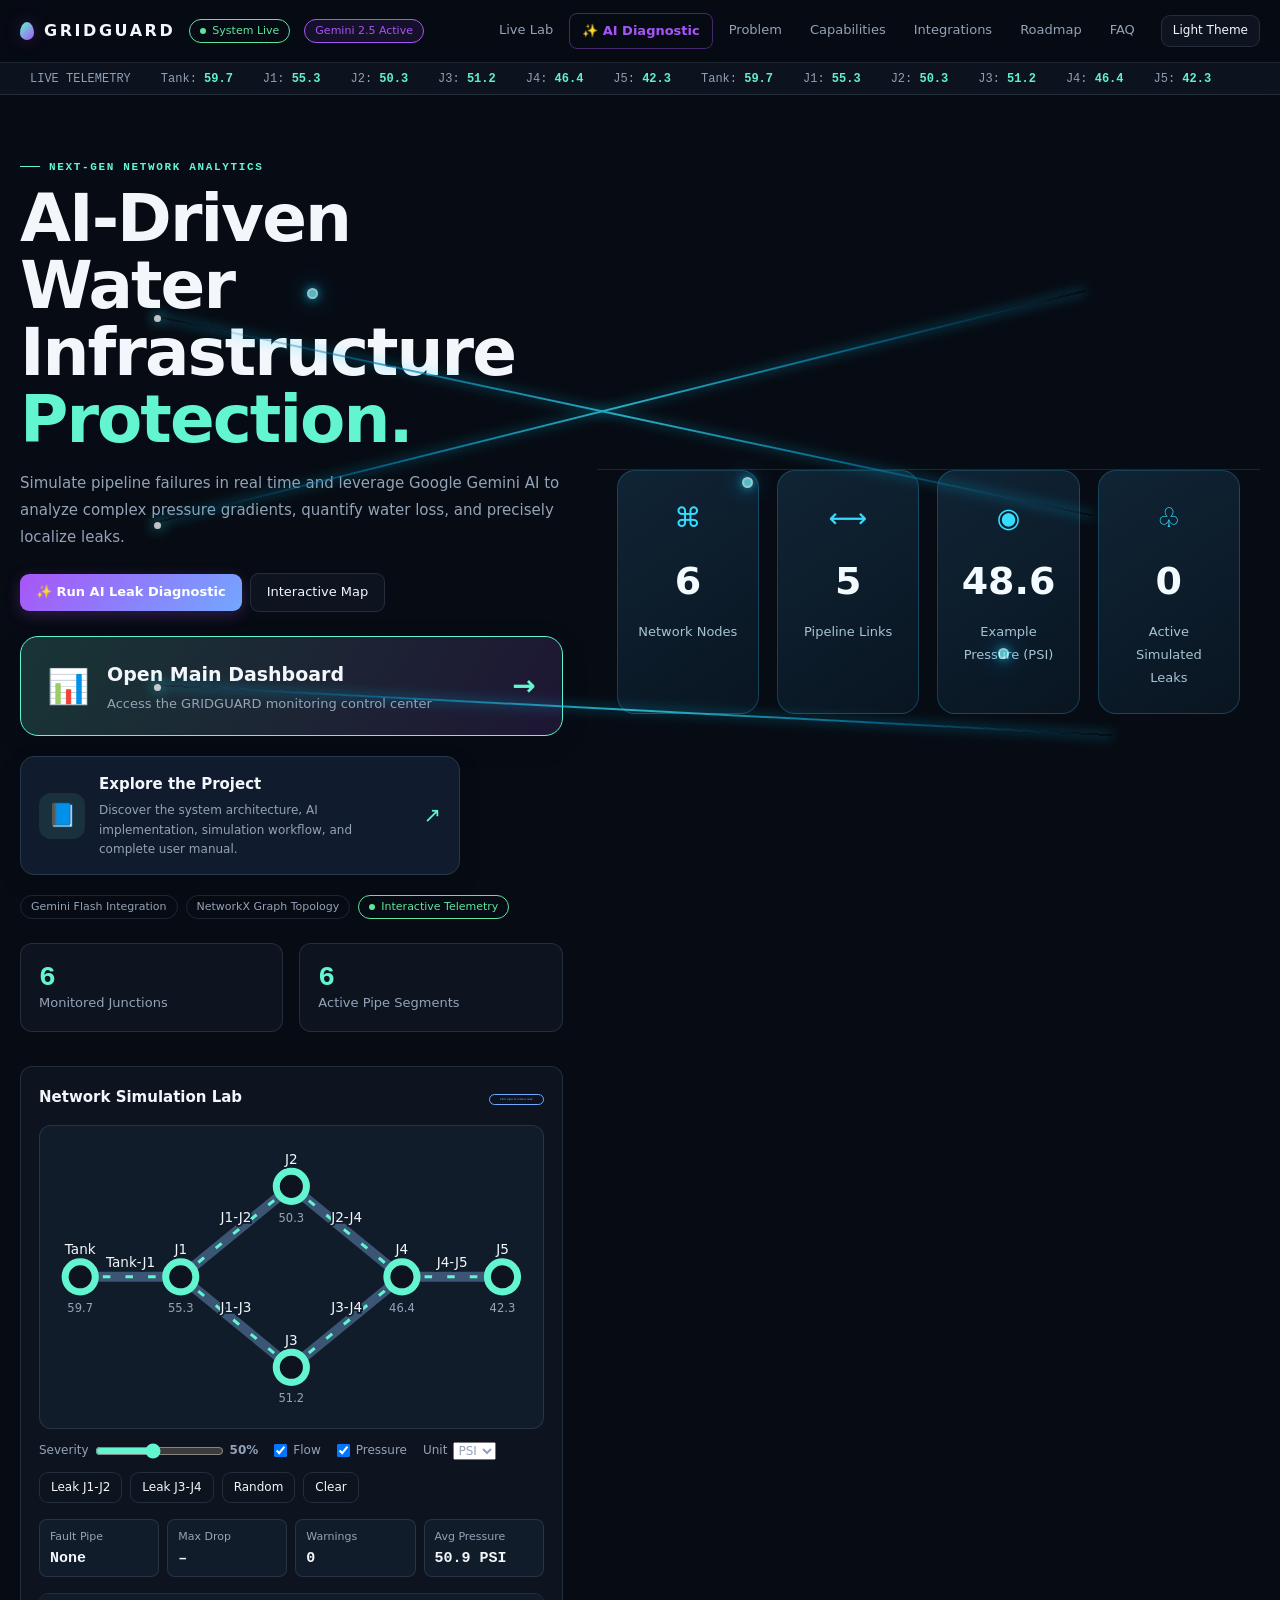
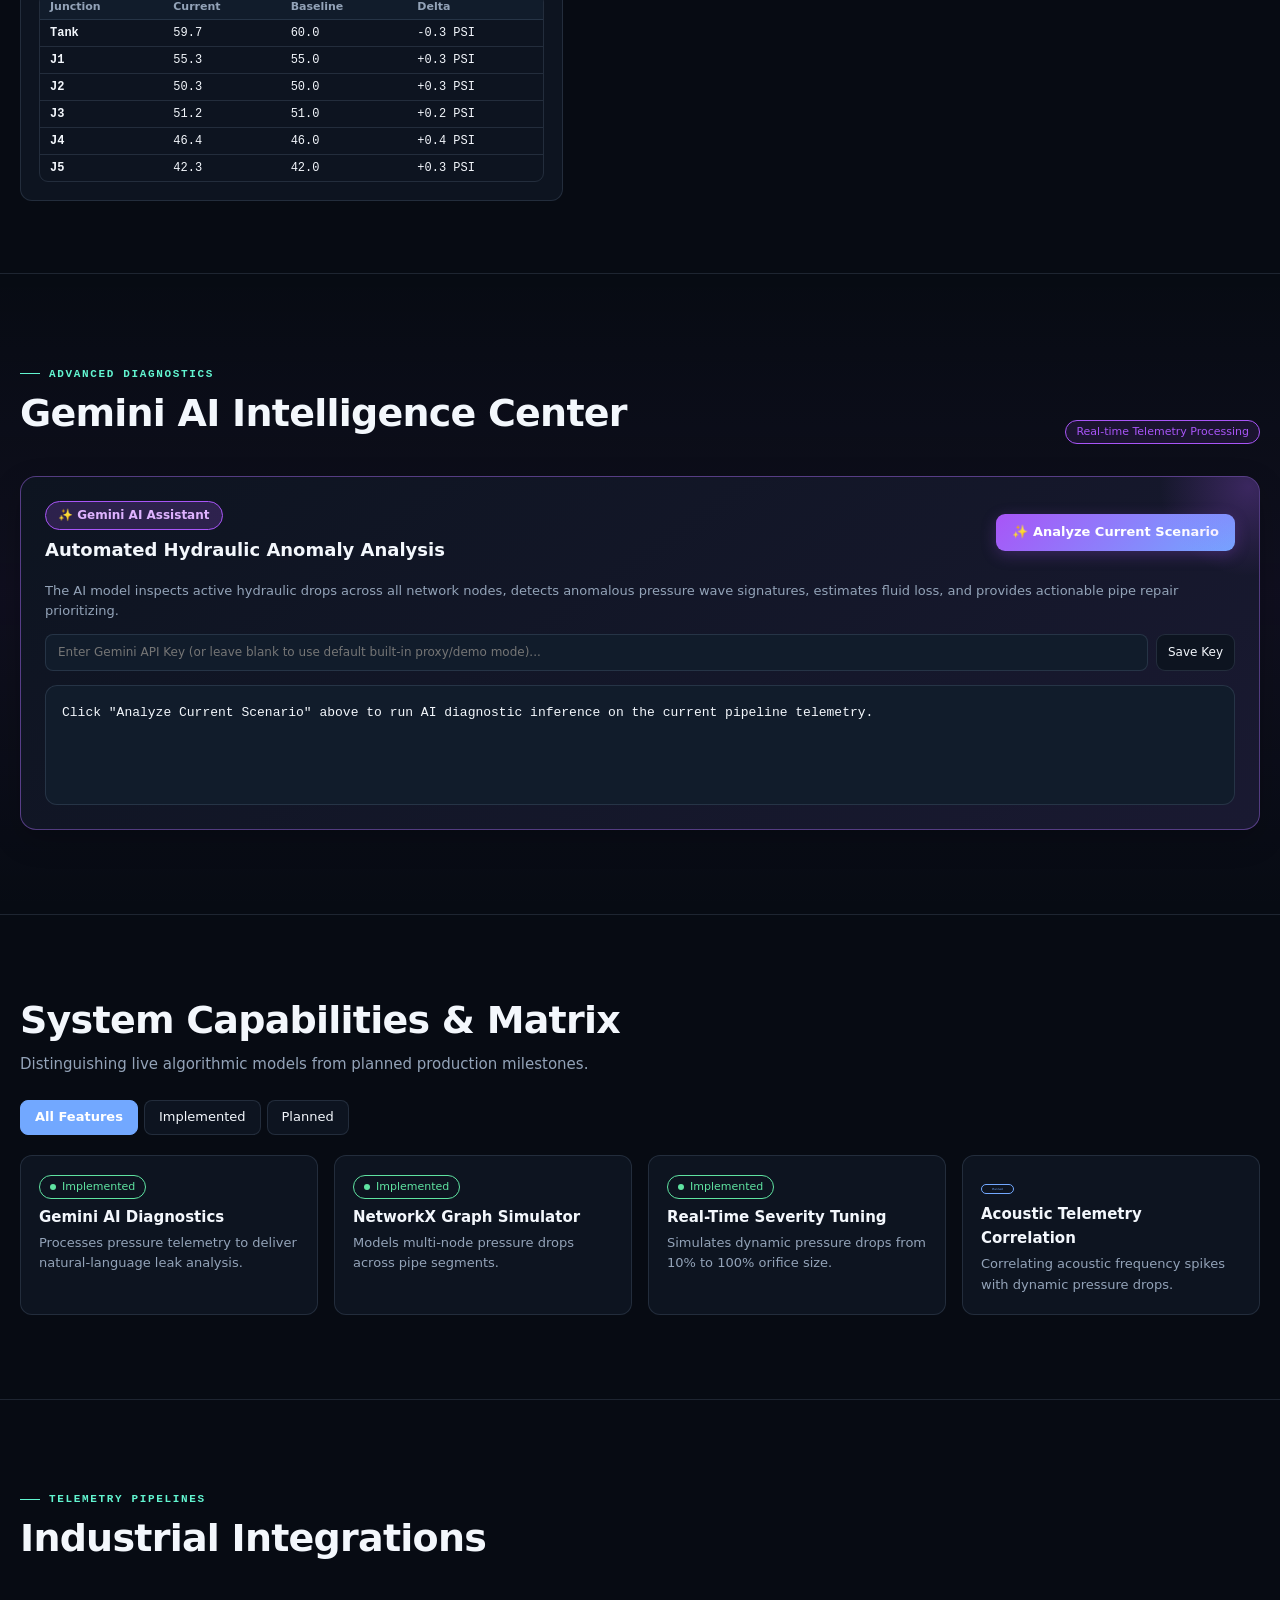
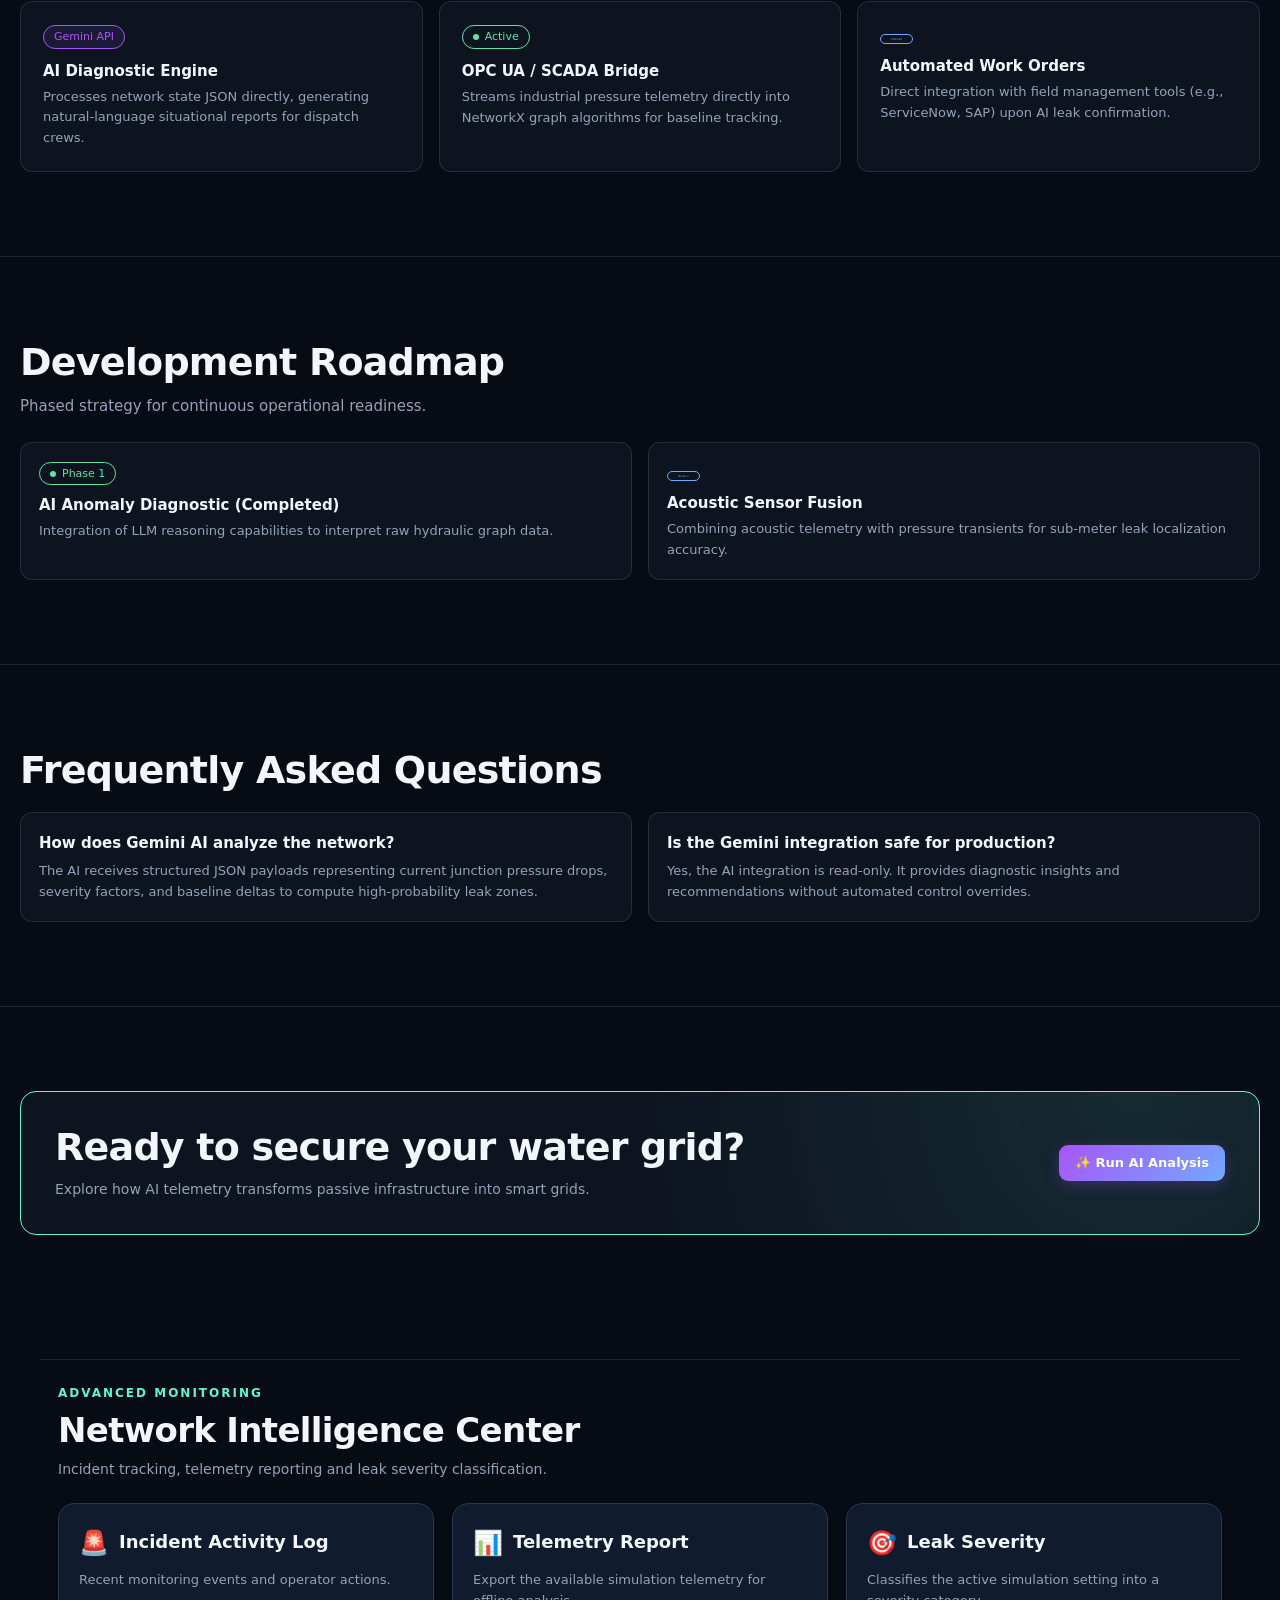
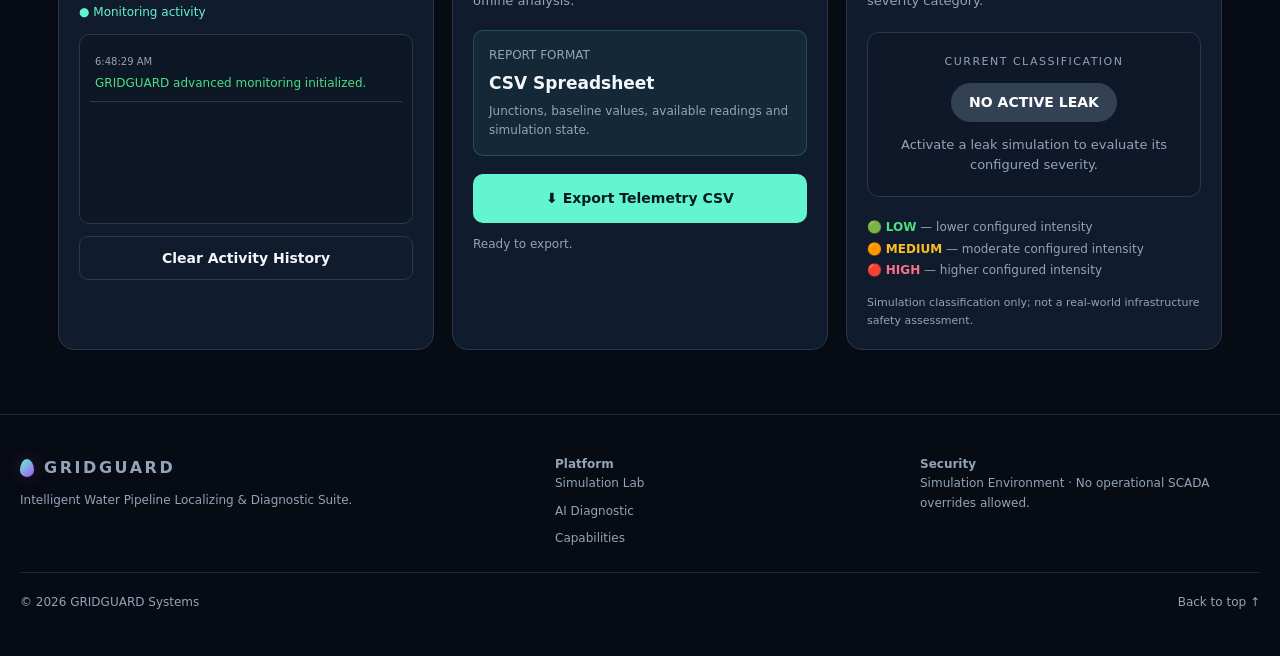
==== GRIDGUARD/frontend/index.html @ d7804abd "Add files via upload" ====
<!DOCTYPE html>
<html lang="en" data-theme="dark">
<head>
<meta charset="UTF-8">
<meta name="viewport" content="width=device-width, initial-scale=1">
<meta name="description" content="GRIDGUARD: AI-powered simulation-based water pipeline monitoring, real-time analytics, and leak localization prototype.">
<title>GRIDGUARD | AI Water Infrastructure Intelligence</title>
<style>

  
/* Main Dashboard CTA */
.dashboard-cta {
  display: flex;
  align-items: center;
  gap: 18px;
  width: 100%;
  box-sizing: border-box;
  padding: 22px 26px;
  border: 1px solid var(--ac);
  border-radius: 18px;
  background: linear-gradient(
    120deg,
    color-mix(in srgb, var(--ac) 18%, var(--bg)),
    color-mix(in srgb, var(--ai-purple) 14%, var(--bg))
  );
  color: var(--tx);
  text-decoration: none;
  box-shadow: 0 8px 28px rgba(0, 0, 0, 0.12);
  transition: transform 0.25s ease, box-shadow 0.25s ease;
}

.dashboard-cta:hover {
  transform: translateY(-3px);
  box-shadow: 0 14px 34px rgba(0, 0, 0, 0.2);
}

.dashboard-cta-icon {
  font-size: 34px;
}

.dashboard-cta-text {
  display: flex;
  flex-direction: column;
  gap: 5px;
  flex: 1;
}

.dashboard-cta-text strong {
  font-size: 19px;
  font-weight: 800;
}

.dashboard-cta-text small {
  font-size: 13px;
  color: var(--mu);
  line-height: 1.5;
}

.dashboard-cta-arrow {
  font-size: 28px;
  font-weight: 700;
  color: var(--ac);
}

@media (max-width: 600px) {
  .dashboard-cta {
    padding: 18px;
    gap: 12px;
  }

  .dashboard-cta-icon {
    font-size: 27px;
  }

  .dashboard-cta-text strong {
    font-size: 16px;
  }

  .dashboard-cta-text small {
    font-size: 12px;
  }
}

.gg-metrics {
  display: grid;
  grid-template-columns: repeat(4, minmax(0, 1fr));
  gap: 18px;
  margin: 36px auto;
  max-width: 1100px;
  padding: 0 20px;
}

.gg-metric {
  padding: 25px 18px;
  text-align: center;
  border: 1px solid rgba(50, 207, 255, .22);
  border-radius: 18px;
  background: linear-gradient(145deg, #102435, #091521);
  color: #a8c3d4;
  transition: transform .3s, border-color .3s, box-shadow .3s;
}

.gg-metric:hover {
  transform: translateY(-5px);
  border-color: #28dfff;
  box-shadow: 0 10px 35px rgba(0, 195, 255, .12);
}

.gg-metric-icon {
  display: block;
  color: #36dcff;
  font-size: 27px;
  margin-bottom: 12px;
}

.gg-metric strong {
  display: block;
  color: #f3fbff;
  font-size: clamp(25px, 3vw, 38px);
  margin-bottom: 8px;
  font-variant-numeric: tabular-nums;
}

.gg-metric > span:last-child {
  font-size: 13px;
}

@media (max-width: 650px) {
  .gg-metrics { grid-template-columns: repeat(2, minmax(0, 1fr)); gap: 12px; }
}

@media (prefers-reduced-motion: reduce) {
  .gg-metric { transition: none; }
}

:root {
  --bg: #070b13;
  --s1: #0d1420;
  --s2: #111c2b;
  --s3: #18263a;
  --ln: rgba(159, 186, 219, 0.15);
  --tx: #f3f7fc;
  --mu: #93a3b8;
  --ac: #62f5d0;
  --bl: #72a8ff;
  --rd: #ff647c;
  --am: #ffb86b;
  --gn: #5fe3a1;
  --ai-purple: #a855f7;
  --ai-glow: rgba(168, 85, 247, 0.25);
  --f: Bahnschrift, "Segoe UI", system-ui, sans-serif;
  --m: Consolas, "Cascadia Mono", monospace;
  --radius-xl: 22px;
  --radius-lg: 16px;
  --radius-md: 12px;
  --shadow: 0 18px 60px rgba(0, 0, 0, 0.28);
  --max: 1240px;
}

[data-theme=light] {
  --bg: #f4f7fb;
  --s1: #ffffff;
  --s2: #e9f0f8;
  --s3: #dbe6f3;
  --ln: rgba(20, 50, 90, 0.16);
  --tx: #0d2038;
  --mu: #51657d;
  --ac: #0a8f7a;
  --bl: #2358c4;
  --rd: #d12a45;
  --am: #b36500;
  --gn: #12864f;
  --ai-purple: #7e22ce;
  --ai-glow: rgba(126, 34, 206, 0.15);
}

* { box-sizing: border-box; margin: 0; padding: 0; }
html { scroll-behavior: smooth; scroll-padding-top: 110px; }
body { background: var(--bg); color: var(--tx); font: 14px/1.6 var(--f); overflow-x: hidden; }
button, select, input, textarea { font: inherit; color: inherit; }
button { cursor: pointer; }
a { color: inherit; text-decoration: none; }
:focus-visible { outline: 2px solid var(--bl); outline-offset: 2px; }
::selection { background: var(--ac); color: #03120f; }

.wrap { width: min(var(--max), calc(100% - 40px)); margin: auto; }
#prog { position: fixed; top: 0; left: 0; height: 3px; background: linear-gradient(90deg, var(--ac), var(--ai-purple)); width: 0; z-index: 100; transition: width 0.1s; }

/* Navigation & Header */
header { position: sticky; top: 0; z-index: 40; background: color-mix(in srgb, var(--bg) 88%, transparent); backdrop-filter: blur(16px); border-bottom: 1px solid var(--ln); box-shadow: 0 8px 28px rgba(0,0,0,0.06); }
.bar { display: flex; align-items: center; gap: 14px; height: 62px; }
.logo { display: flex; align-items: center; gap: 10px; font-weight: 800; letter-spacing: 0.16em; font-size: 16px; }
.logo i { width: 14px; height: 18px; background: linear-gradient(135deg, var(--ac), var(--ai-purple)); border-radius: 50% 50% 50% 50% / 62% 62% 38% 38%; box-shadow: 0 0 18px var(--ai-glow); }
nav { display: flex; gap: 4px; margin-left: auto; overflow-x: auto; padding-y: 4px; }
nav a { padding: 7px 12px; border-radius: 8px; font-size: 13px; color: var(--mu); white-space: nowrap; transition: all 0.2s; }
nav a:hover, nav a.on { color: var(--tx); background: var(--s2); }
nav a.ai-link { border: 1px solid color-mix(in srgb, var(--ai-purple) 40%, transparent); color: var(--ai-purple); font-weight: 600; }
nav a.ai-link:hover, nav a.ai-link.on { background: var(--ai-purple); color: #fff; }

.btn { border: 1px solid var(--ln); background: var(--s1); border-radius: 9px; padding: 8px 16px; font-size: 13px; display: inline-flex; gap: 8px; align-items: center; justify-content: center; transition: all 0.2s ease; }
.btn:hover { border-color: var(--ac); transform: translateY(-2px); box-shadow: 0 8px 22px rgba(0,0,0,0.12); }
.btn:active { transform: translateY(0); }
.btn.pri { background: var(--ac); color: #041512; border-color: var(--ac); font-weight: 700; }
.btn.ai { background: linear-gradient(135deg, var(--ai-purple), var(--bl)); color: #fff; border: none; font-weight: 600; box-shadow: 0 4px 15px var(--ai-glow); }
.btn.ai:hover { box-shadow: 0 6px 22px var(--ai-glow); opacity: 0.95; }
.btn.sm { padding: 5px 11px; font-size: 12px; }

.badge { font-size: 11px; padding: 2px 10px; border-radius: 99px; border: 1px solid var(--ln); color: var(--mu); white-space: nowrap; display: inline-flex; align-items: center; gap: 6px; }
.badge.ok { color: var(--gn); border-color: var(--gn); }
.badge.ok::before { content: ""; width: 6px; height: 6px; border-radius: 50%; background: currentColor; }
.badge.pl { color: var(--bl); border-color: var(--bl); }
.badge.no { color: var(--am); border-color: var(--am); }
.badge.ai { color: var(--ai-purple); border-color: var(--ai-purple); background: color-mix(in srgb, var(--ai-purple) 10%, transparent); }

.ticker { background: var(--s1); border-bottom: 1px solid var(--ln); overflow: hidden; font: 12px var(--m); color: var(--mu); height: 32px; display: flex; align-items: center; }
.ticker .tk { display: flex; gap: 30px; white-space: nowrap; animation: mq 40s linear infinite; padding-left: 30px; }
.ticker:hover .tk { animation-play-state: paused; }
@keyframes mq { to { transform: translateX(-50%); } }
.tk b { color: var(--ac); font-weight: 600; }
.tk b.w { color: var(--rd); }

section { padding: 84px 0; border-top: 1px solid var(--ln); }
h1 { font-size: clamp(38px, 5.6vw, 66px); line-height: 1.02; letter-spacing: -0.03em; font-weight: 800; }
h1 em { font-style: normal; color: var(--ac); }
h1 span.ai-text { background: linear-gradient(135deg, var(--ac), var(--ai-purple)); -webkit-background-clip: text; -webkit-text-fill-color: transparent; }
h2 { font-size: clamp(26px, 3.4vw, 38px); line-height: 1.15; letter-spacing: -0.02em; margin-bottom: 8px; font-weight: 750; }
.lead { color: var(--mu); max-width: 640px; margin-bottom: 22px; font-size: 15px; line-height: 1.8; }
.hero { display: grid; grid-template-columns: 0.9fr 1.1fr; gap: 34px; padding: 56px 0 72px; align-items: center; }
.row { display: flex; gap: 8px; flex-wrap: wrap; align-items: center; }
.card { background: var(--s1); border: 1px solid var(--ln); border-radius: var(--radius-md); padding: 18px; min-width: 0; transition: border-color 0.25s, transform 0.25s; }
.card:hover { border-color: color-mix(in srgb, var(--ac) 35%, var(--ln)); }
.card h3 { font-size: 15px; margin-bottom: 4px; }
.card p { color: var(--mu); font-size: 13px; }

/* Interactive Network Map */
.lab { display: grid; grid-template-columns: 1fr; gap: 12px; }
.lab svg { width: 100%; background: var(--s2); border-radius: 12px; display: block; border: 1px solid var(--ln); }
.pipe { stroke: #3b5675; stroke-width: 2; stroke-linecap: round; cursor: pointer; transition: stroke 0.2s, stroke-width 0.2s; }
.pipe:hover { stroke: var(--bl); }
.pipe.lk { stroke: var(--rd); stroke-width: 3.2; filter: drop-shadow(0 0 6px rgba(255,100,124,0.4)); }
.flow { stroke: var(--ac); stroke-width: 0.6; stroke-dasharray: 1.5 3; animation: fl 1.6s linear infinite; pointer-events: none; }
.nflow .flow { display: none; }
.nlk .lkc, .nlk .pipe.lk { stroke: #3b5675; stroke-width: 2; filter: none; }
.nlk .pulse { display: none; }
@keyframes fl { to { stroke-dashoffset: -9; } }
.pulse { fill: var(--rd); animation: pu 1.4s ease-out infinite; transform-box: fill-box; transform-origin: center; pointer-events: none; }
@keyframes pu { from { opacity: 0.9; transform: scale(0.6); } to { opacity: 0; transform: scale(2.8); } }
.nd circle { fill: var(--s1); stroke: var(--ac); stroke-width: 1.4; r: 3; }
.nd.w circle { stroke: var(--rd); fill: #3a1622; filter: drop-shadow(0 0 5px rgba(255,100,124,0.5)); }
.nd text, .pl { font-size: 2.7px; fill: var(--tx); paint-order: stroke; stroke: var(--s2); stroke-width: 0.7px; text-anchor: middle; pointer-events: none; }
.nd .v { fill: var(--mu); font-size: 2.3px; }

.ctl { display: flex; flex-wrap: wrap; gap: 8px 16px; align-items: center; font-size: 12px; color: var(--mu); }
.ctl label { display: flex; gap: 6px; align-items: center; }
input[type=range] { accent-color: var(--ac); }
.kv { display: grid; grid-template-columns: repeat(auto-fit, minmax(110px, 1fr)); gap: 8px; margin: 4px 0; }
.kv div { background: var(--s2); border-radius: 8px; padding: 8px 10px; border: 1px solid var(--ln); }
.kv small { display: block; color: var(--mu); font-size: 11px; }
.kv b { font: 600 15px var(--m); color: var(--tx); }

.table-wrap { overflow-x: auto; border: 1px solid var(--ln); border-radius: 9px; }
table { width: 100%; border-collapse: collapse; font: 12px var(--m); min-width: 340px; }
th { font: 600 11px var(--f); color: var(--mu); text-align: left; padding: 6px 10px; background: var(--s2); }
td { padding: 6px 10px; border-top: 1px solid var(--ln); }
tbody tr:hover { background: color-mix(in srgb, var(--bl) 6%, transparent); }
.neg { color: var(--rd); font-weight: 600; }

/* AI Panel */
.ai-card { background: linear-gradient(145deg, var(--s1), color-mix(in srgb, var(--ai-purple) 8%, var(--s1))); border: 1px solid color-mix(in srgb, var(--ai-purple) 35%, var(--ln)); border-radius: var(--radius-lg); padding: 24px; position: relative; overflow: hidden; box-shadow: 0 10px 30px rgba(0,0,0,0.2); }
.ai-card::before { content: ""; position: absolute; top: -80px; right: -80px; width: 180px; height: 180px; background: radial-gradient(circle, var(--ai-glow), transparent 70%); pointer-events: none; }
.ai-header { display: flex; justify-content: space-between; align-items: center; margin-bottom: 16px; flex-wrap: wrap; gap: 10px; }
.ai-badge { display: inline-flex; align-items: center; gap: 6px; padding: 4px 12px; border-radius: 99px; background: color-mix(in srgb, var(--ai-purple) 20%, transparent); border: 1px solid var(--ai-purple); color: #dfb3ff; font-weight: 600; font-size: 12px; }
.ai-output { background: var(--s2); border: 1px solid var(--ln); border-radius: var(--radius-md); padding: 16px; font-family: var(--m); font-size: 13px; line-height: 1.7; color: var(--tx); min-height: 120px; white-space: pre-wrap; margin-top: 14px; position: relative; }
.ai-output.loading::after { content: "✨ Gemini is analyzing real-time network telemetry..."; display: block; color: var(--ai-purple); font-style: italic; animation: pulseText 1.5s infinite; }
@keyframes pulseText { 0%, 100% { opacity: 0.4; } 50% { opacity: 1; } }
.api-key-input { display: flex; gap: 8px; margin-top: 12px; }
.api-key-input input { flex: 1; background: var(--s2); border: 1px solid var(--ln); border-radius: 8px; padding: 8px 12px; font-size: 12px; color: var(--tx); }

/* Structural Component Styling */
.tabs { display: flex; gap: 6px; flex-wrap: wrap; margin: 16px 0; }
.tabs button { border: 1px solid var(--ln); background: var(--s1); border-radius: 8px; padding: 6px 14px; font-size: 13px; transition: all 0.2s; }
.tabs button.on { background: var(--bl); border-color: var(--bl); color: #fff; font-weight: 600; }
.tabs button.ai-tab.on { background: linear-gradient(135deg, var(--ai-purple), var(--bl)); border-color: var(--ai-purple); }
.pane { display: none; }
.pane.on { display: block; }

.g2 { display: grid; grid-template-columns: 1fr 1fr; gap: 16px; }
.g3 { display: grid; grid-template-columns: repeat(3, 1fr); gap: 16px; }
.ops-grid { display: grid; grid-template-columns: repeat(auto-fit, minmax(250px, 1fr)); gap: 16px; }
.ops-card { padding: 22px; }
.ops-card ul { padding-left: 18px; margin-top: 12px; color: var(--mu); font-size: 12px; line-height: 1.9; }

.kicker { display: inline-flex; align-items: center; gap: 9px; color: var(--ac); font: 600 11px var(--m); letter-spacing: 0.15em; text-transform: uppercase; margin-bottom: 12px; }
.kicker::before { content: ""; width: 20px; height: 1px; background: currentColor; }
.section-head { display: flex; align-items: flex-end; justify-content: space-between; gap: 24px; margin-bottom: 32px; }

.cta { display: flex; justify-content: space-between; align-items: center; gap: 20px; flex-wrap: wrap; border: 1px solid var(--ac); border-radius: var(--radius-lg); padding: 34px; background: radial-gradient(circle at 90% 0%, color-mix(in srgb, var(--ac) 10%, transparent), transparent 45%), var(--s1); }

footer { border-top: 1px solid var(--ln); padding: 40px 0; color: var(--mu); font-size: 12px; }
.footer-grid { display: grid; grid-template-columns: 1.5fr 1fr 1fr; gap: 25px; padding-bottom: 24px; border-bottom: 1px solid var(--ln); margin-bottom: 20px; }
.footer-links { display: grid; gap: 8px; }

.toast-stack { position: fixed; right: 20px; top: 80px; z-index: 100; display: grid; gap: 10px; max-width: 360px; pointer-events: none; }
.toast { padding: 12px 16px; border: 1px solid var(--ln); background: var(--s1); border-radius: 12px; box-shadow: var(--shadow); font-size: 13px; animation: toastIn 0.25s ease forwards; pointer-events: auto; }
.toast b { display: block; margin-bottom: 2px; color: var(--tx); }
@keyframes toastIn { from { opacity: 0; transform: translateY(-10px); } to { opacity: 1; transform: translateY(0); } }

#toTop { position: fixed; right: 20px; bottom: 20px; display: none; z-index: 30; border-radius: 50%; width: 44px; height: 44px; justify-content: center; padding: 0; box-shadow: var(--shadow); }

@media (max-width: 960px) {
  .hero, .g2, .g3 { grid-template-columns: 1fr; }
  .bar { flex-wrap: wrap; height: auto; padding: 10px 0; }
  nav { order: 3; width: 100%; margin-left: 0; }
  .footer-grid { grid-template-columns: 1fr; }
}


.gg-pipeline {
  position: absolute;
  inset: 0;
  overflow: hidden;
  pointer-events: none;
  z-index: 0;
  opacity: .75;
}

.gg-pipe {
  position: absolute;
  height: 2px;
  width: 75%;
  left: 12%;
  background: linear-gradient(
    90deg, transparent, #087eae, #35e7ff, #087eae, transparent
  );
  box-shadow: 0 0 12px #00cfff;
  transform-origin: left;
}

.gg-pipe-one { top: 35%; transform: rotate(12deg); }
.gg-pipe-two { top: 58%; transform: rotate(-14deg); }
.gg-pipe-three { top: 76%; transform: rotate(3deg); }

.gg-node {
  position: absolute;
  width: 11px;
  height: 11px;
  border-radius: 50%;
  background: #69f4ff;
  border: 2px solid #d4fcff;
  box-shadow: 0 0 10px #00d9ff, 0 0 25px #00aaff;
  animation: ggPulse 2s infinite ease-in-out;
}

.gg-node-one { top: 32%; left: 24%; }
.gg-node-two { top: 53%; left: 58%; animation-delay: .6s; }
.gg-node-three { top: 72%; left: 78%; animation-delay: 1.2s; }

.gg-water {
  position: absolute;
  width: 7px;
  height: 7px;
  border-radius: 50%;
  background: #fff;
  box-shadow: 0 0 14px #36eaff;
  animation: ggFlow 5s linear infinite;
}

.gg-water-one { top: 35%; left: 12%; }
.gg-water-two { top: 58%; left: 12%; animation-delay: 1.7s; }
.gg-water-three { top: 76%; left: 12%; animation-delay: 3s; }

@keyframes ggPulse {
  0%, 100% { transform: scale(.8); opacity: .65; }
  50% { transform: scale(1.5); opacity: 1; }
}

@keyframes ggFlow {
  0% { left: 12%; opacity: 0; }
  10% { opacity: 1; }
  90% { opacity: 1; }
  100% { left: 85%; opacity: 0; }
}

@media (prefers-reduced-motion: reduce) {
  .gg-node, .gg-water { animation: none; }
}
</style>
</head>
<body>

<div id="prog"></div>
<div class="toast-stack" id="toastStack"></div>

<header>
  <div class="wrap bar">
    <a class="logo" href="#top"><i></i>GRIDGUARD</a>
    <span class="badge ok">System Live</span>
    <span class="badge ai">Gemini 2.5 Active</span>
    <nav id="nav">
      <a href="#lab">Live Lab</a>
      <a href="#ai-hub" class="ai-link">✨ AI Diagnostic</a>
      <a href="#problem">Problem</a>
      <a href="#status">Capabilities</a>
      <a href="#integrations">Integrations</a>
      <a href="#roadmap">Roadmap</a>
      <a href="#faq">FAQ</a>
    </nav>
    <button class="btn sm" id="theme">Light Theme</button>
  </div>
</header>

<div class="ticker"><div class="tk" id="tk"></div></div>

<main id="top">
  <div class="wrap">
    <div class="hero">
      <div>
        <div class="kicker">Next-Gen Network Analytics</div>
        <h1>AI-Driven Water Infrastructure <em>Protection.</em></h1>
        <p class="lead" style="margin-top: 16px">Simulate pipeline failures in real time and leverage Google Gemini AI to analyze complex pressure gradients, quantify water loss, and precisely localize leaks.</p>
        <div class="row">
          <a class="btn ai" href="#ai-hub">✨ Run AI Leak Diagnostic</a>
          <a class="btn" href="#lab">Interactive Map</a>
        </div>


        
<!-- GRIDGUARD Animated Pipeline -->
<div class="gg-pipeline" aria-hidden="true">
  <div class="gg-pipe gg-pipe-one"></div>
  <div class="gg-pipe gg-pipe-two"></div>
  <div class="gg-pipe gg-pipe-three"></div>

  <span class="gg-node gg-node-one"></span>
  <span class="gg-node gg-node-two"></span>
  <span class="gg-node gg-node-three"></span>

  <span class="gg-water gg-water-one"></span>
  <span class="gg-water gg-water-two"></span>
  <span class="gg-water gg-water-three"></span>
</div>


    
<!-- Main Dashboard Button -->
<div style="margin-top: 24px;">
  <a href="dashboard.html" class="dashboard-cta">
    <span class="dashboard-cta-icon">📊</span>
    <span class="dashboard-cta-text">
      <strong>Open Main Dashboard</strong>
      <small>Access the GRIDGUARD monitoring control center</small>
    </span>
    <span class="dashboard-cta-arrow">→</span>
  </a>
</div>


<!-- GRIDGUARD PROJECT DETAILS BUTTON -->
<div style="margin:20px 0;max-width:440px;">
  <a href="about.html"
     style="display:flex;align-items:center;gap:14px;padding:15px 18px;
            background:var(--bg2,#101b2d);
            border:1px solid var(--bd,#29384e);
            border-radius:14px;text-decoration:none;
            color:var(--tx,#e8eef8);
            transition:border-color .25s,transform .25s;
            box-shadow:0 8px 24px rgba(0,0,0,.12);"
     onmouseover="this.style.borderColor='#62f5d0';this.style.transform='translateY(-2px)'"
     onmouseout="this.style.borderColor='var(--bd,#29384e)';this.style.transform='translateY(0)'">

    <span style="display:flex;align-items:center;justify-content:center;
                 min-width:46px;height:46px;border-radius:12px;
                 background:rgba(98,245,208,.10);font-size:23px;">
      📘
    </span>

    <span style="flex:1;min-width:0;">
      <strong style="display:block;font-size:15px;font-weight:800;margin-bottom:5px;">
        Explore the Project
      </strong>
      <span style="display:block;font-size:12px;line-height:1.6;
                   color:var(--mu,#9baac0);">
        Discover the system architecture, AI implementation, simulation workflow, and complete user manual.
      </span>
    </span>

    <span style="font-size:21px;color:#62f5d0;" aria-hidden="true">↗</span>
  </a>
</div>


        <div class="row" style="margin-top: 20px;">
          <span class="badge">Gemini Flash Integration</span>
          <span class="badge">NetworkX Graph Topology</span>
          <span class="badge ok">Interactive Telemetry</span>
        </div>
        <div class="g2" style="margin-top: 24px">
          <div class="card">
            <div style="font: 700 28px var(--m); color: var(--ac);" id="cJ">6</div>
            <p>Monitored Junctions</p>
          </div>
          <div class="card">
            <div style="font: 700 28px var(--m); color: var(--ac);" id="cP">6</div>
            <p>Active Pipe Segments</p>
          </div>
        </div>
      </div>



<!-- GRIDGUARD Telemetry Cards -->
<section class="gg-metrics">
  <div class="gg-metric">
    <span class="gg-metric-icon">⌘</span>
    <strong data-count="6">0</strong>
    <span>Network Nodes</span>
  </div>

  <div class="gg-metric">
    <span class="gg-metric-icon">⟷</span>
    <strong data-count="5">0</strong>
    <span>Pipeline Links</span>
  </div>

  <div class="gg-metric">
    <span class="gg-metric-icon">◉</span>
    <strong data-count="48.6" data-decimals="1">0</strong>
    <span>Example Pressure (PSI)</span>
  </div>

  <div class="gg-metric">
    <span class="gg-metric-icon">♧</span>
    <strong data-count="0">0</strong>
    <span>Active Simulated Leaks</span>
  </div>
</section>

      <!-- Network Interactive Lab -->
      <div class="card lab" id="lab">
        <div class="row" style="justify-content:space-between">
          <h3>Network Simulation Lab</h3>
          <span class="badge pl">Click pipe to induce leak</span>
        </div>
        <svg id="map" viewBox="0 0 100 60" aria-label="Interactive pipeline map"></svg>
        <div class="ctl">
          <label>Severity <input type="range" id="sev" min="10" max="100" step="5" value="50"><b id="sevV">50%</b></label>
          <label><input type="checkbox" id="lFlow" checked>Flow</label>
          <label><input type="checkbox" id="lPr" checked>Pressure</label>
          <label>Unit <select id="unit"><option value="1">PSI</option><option value="6.895">kPa</option><option value="0.06895">bar</option></select></label>
        </div>
        <div class="row">
          <button class="btn sm" data-pre="J1-J2">Leak J1-J2</button>
          <button class="btn sm" data-pre="J3-J4">Leak J3-J4</button>
          <button class="btn sm" id="rnd">Random</button>
          <button class="btn sm" id="clr">Clear</button>
        </div>
        <div class="kv">
          <div><small>Fault Pipe</small><b id="oP">None</b></div>
          <div><small>Max Drop</small><b id="oD">–</b></div>
          <div><small>Warnings</small><b id="oW">0</b></div>
          <div><small>Avg Pressure</small><b id="oA">–</b></div>
        </div>
        <div class="table-wrap">
          <table>
            <thead><tr><th>Junction</th><th>Current</th><th>Baseline</th><th>Delta</th></tr></thead>
            <tbody id="tb"></tbody>
          </table>
        </div>
      </div>
    </div>
  </div>

  <!-- AI Intelligence Diagnostic Hub -->
  <section id="ai-hub" style="background: linear-gradient(180deg, transparent, color-mix(in srgb, var(--ai-purple) 5%, transparent), transparent);">
    <div class="wrap">
      <div class="section-head">
        <div>
          <div class="kicker">Advanced Diagnostics</div>
          <h2>Gemini AI Intelligence Center</h2>
        </div>
        <span class="badge ai">Real-time Telemetry Processing</span>
      </div>

      <div class="ai-card">
        <div class="ai-header">
          <div>
            <span class="ai-badge">✨ Gemini AI Assistant</span>
            <h3 style="margin-top:6px; font-size:18px;">Automated Hydraulic Anomaly Analysis</h3>
          </div>
          <button class="btn ai" id="runAiBtn">✨ Analyze Current Scenario</button>
        </div>
        <p style="color: var(--mu); font-size: 13px;">The AI model inspects active hydraulic drops across all network nodes, detects anomalous pressure wave signatures, estimates fluid loss, and provides actionable pipe repair prioritizing.</p>

        <div class="api-key-input">
          <input type="password" id="apiKeyInput" placeholder="Enter Gemini API Key (or leave blank to use default built-in proxy/demo mode)...">
          <button class="btn sm" id="saveKeyBtn">Save Key</button>
        </div>

        <div class="ai-output" id="aiOutput">Click "Analyze Current Scenario" above to run AI diagnostic inference on the current pipeline telemetry.</div>
      </div>
    </div>
  </section>

  <!-- Capability Matrix -->
  <section id="status">
    <div class="wrap">
      <h2>System Capabilities & Matrix</h2>
      <p class="lead">Distinguishing live algorithmic models from planned production milestones.</p>
      <div class="tabs" data-t="st">
        <button class="on" data-f="all">All Features</button>
        <button data-f="ok">Implemented</button>
        <button data-f="pl">Planned</button>
      </div>
      <div class="ops-grid" id="mx" style="margin-top:20px;"></div>
    </div>
  </section>

  <!-- Integrations -->
  <section id="integrations">
    <div class="wrap">
      <div class="section-head">
        <div>
          <div class="kicker">Telemetry Pipelines</div>
          <h2>Industrial Integrations</h2>
        </div>
      </div>
      <div class="ops-grid">
        <article class="card ops-card">
          <div class="badge ai" style="margin-bottom:10px;">Gemini API</div>
          <h3>AI Diagnostic Engine</h3>
          <p>Processes network state JSON directly, generating natural-language situational reports for dispatch crews.</p>
        </article>
        <article class="card ops-card">
          <div class="badge ok" style="margin-bottom:10px;">Active</div>
          <h3>OPC UA / SCADA Bridge</h3>
          <p>Streams industrial pressure telemetry directly into NetworkX graph algorithms for baseline tracking.</p>
        </article>
        <article class="card ops-card">
          <div class="badge pl" style="margin-bottom:10px;">Planned</div>
          <h3>Automated Work Orders</h3>
          <p>Direct integration with field management tools (e.g., ServiceNow, SAP) upon AI leak confirmation.</p>
        </article>
      </div>
    </div>
  </section>

  <!-- Roadmap -->
  <section id="roadmap">
    <div class="wrap">
      <h2>Development Roadmap</h2>
      <p class="lead">Phased strategy for continuous operational readiness.</p>
      <div class="g2" style="margin-top: 20px;">
        <div class="card">
          <span class="badge ok">Phase 1</span>
          <h3 style="margin-top:8px;">AI Anomaly Diagnostic (Completed)</h3>
          <p>Integration of LLM reasoning capabilities to interpret raw hydraulic graph data.</p>
        </div>
        <div class="card">
          <span class="badge pl">Phase 2</span>
          <h3 style="margin-top:8px;">Acoustic Sensor Fusion</h3>
          <p>Combining acoustic telemetry with pressure transients for sub-meter leak localization accuracy.</p>
        </div>
      </div>
    </div>
  </section>

  <!-- FAQ -->
  <section id="faq">
    <div class="wrap">
      <h2>Frequently Asked Questions</h2>
      <div class="g2" id="fq" style="margin-top: 20px;"></div>
    </div>
  </section>

  <section>
    <div class="wrap">
      <div class="cta">
        <div>
          <h2>Ready to secure your water grid?</h2>
          <p style="color:var(--mu);">Explore how AI telemetry transforms passive infrastructure into smart grids.</p>
        </div>
        <a class="btn ai" href="#ai-hub">✨ Run AI Analysis</a>
      </div>
    </div>
  </section>
</main>

<!-- GRIDGUARD ADVANCED MONITORING FEATURES -->
<section id="gg-advanced" style="max-width:1200px;margin:40px auto;padding:24px 18px;font-family:inherit;color:var(--tx,#e8eef8);">
  <div style="margin-bottom:22px;">
    <div style="font-size:12px;letter-spacing:2px;color:#62f5d0;font-weight:800;">ADVANCED MONITORING</div>
    <h2 style="font-size:clamp(24px,3vw,34px);margin:8px 0;">Network Intelligence Center</h2>
    <p style="color:var(--mu,#9baac0);margin:0;">Incident tracking, telemetry reporting and leak severity classification.</p>
  </div>

  <div style="display:grid;grid-template-columns:repeat(auto-fit,minmax(min(100%,300px),1fr));gap:18px;">

    <!-- 1. INCIDENT ACTIVITY LOG -->
    <div style="background:var(--bg2,#101b2d);border:1px solid var(--bd,#29384e);border-radius:16px;padding:20px;min-width:0;">
      <div style="display:flex;align-items:center;gap:10px;margin-bottom:8px;">
        <span style="font-size:24px;">🚨</span>
        <h3 style="margin:0;font-size:18px;">Incident Activity Log</h3>
      </div>
      <p style="font-size:13px;color:var(--mu,#9baac0);">Recent monitoring events and operator actions.</p>

      <div id="gg-incident-status" style="font-size:12px;color:#62f5d0;margin:12px 0;">● Monitoring activity</div>

      <div id="gg-incident-log" role="log" aria-live="polite"
        style="height:190px;overflow-y:auto;background:rgba(0,0,0,.16);border:1px solid var(--bd,#29384e);border-radius:10px;padding:10px;">
        <div style="font-size:12px;color:var(--mu,#9baac0);padding:8px;">Waiting for monitoring events...</div>
      </div>

      <button id="gg-clear-log" type="button"
        style="margin-top:12px;width:100%;padding:10px;border-radius:9px;border:1px solid var(--bd,#29384e);background:transparent;color:var(--tx,#e8eef8);font-weight:700;cursor:pointer;">
        Clear Activity History
      </button>
    </div>

    <!-- 2. TELEMETRY CSV EXPORT -->
    <div style="background:var(--bg2,#101b2d);border:1px solid var(--bd,#29384e);border-radius:16px;padding:20px;min-width:0;">
      <div style="display:flex;align-items:center;gap:10px;margin-bottom:8px;">
        <span style="font-size:24px;">📊</span>
        <h3 style="margin:0;font-size:18px;">Telemetry Report</h3>
      </div>
      <p style="font-size:13px;color:var(--mu,#9baac0);">Export the available simulation telemetry for offline analysis.</p>

      <div style="padding:15px;border-radius:10px;background:rgba(98,245,208,.06);border:1px solid rgba(98,245,208,.2);margin:18px 0;">
        <div style="font-size:12px;color:var(--mu,#9baac0);">REPORT FORMAT</div>
        <div style="font-size:17px;font-weight:800;margin-top:5px;">CSV Spreadsheet</div>
        <div style="font-size:12px;color:var(--mu,#9baac0);margin-top:5px;">Junctions, baseline values, available readings and simulation state.</div>
      </div>

      <button id="gg-export-csv" type="button"
        style="width:100%;padding:13px;border:0;border-radius:10px;background:#62f5d0;color:#071b19;font-weight:900;font-size:14px;cursor:pointer;">
        ⬇ Export Telemetry CSV
      </button>
      <div id="gg-export-status" aria-live="polite" style="font-size:12px;color:var(--mu,#9baac0);margin-top:12px;">Ready to export.</div>
    </div>

    <!-- 3. LEAK SEVERITY CLASSIFICATION -->
    <div style="background:var(--bg2,#101b2d);border:1px solid var(--bd,#29384e);border-radius:16px;padding:20px;min-width:0;">
      <div style="display:flex;align-items:center;gap:10px;margin-bottom:8px;">
        <span style="font-size:24px;">🎯</span>
        <h3 style="margin:0;font-size:18px;">Leak Severity</h3>
      </div>
      <p style="font-size:13px;color:var(--mu,#9baac0);">Classifies the active simulation setting into a severity category.</p>

      <div id="gg-severity-panel" style="margin:20px 0;padding:20px 14px;text-align:center;border:1px solid var(--bd,#29384e);border-radius:12px;background:rgba(0,0,0,.12);">
        <div style="font-size:11px;letter-spacing:1.5px;color:var(--mu,#9baac0);">CURRENT CLASSIFICATION</div>
        <div id="gg-severity-badge" style="display:inline-block;margin:13px 0;padding:8px 18px;border-radius:30px;background:#334155;color:white;font-weight:900;font-size:14px;">NO ACTIVE LEAK</div>
        <div id="gg-severity-detail" style="font-size:13px;color:var(--mu,#9baac0);">Activate a leak simulation to evaluate its configured severity.</div>
      </div>

      <div style="font-size:12px;color:var(--mu,#9baac0);line-height:1.8;">
        <div>🟢 <strong style="color:#4ade80;">LOW</strong> — lower configured intensity</div>
        <div>🟠 <strong style="color:#fbbf24;">MEDIUM</strong> — moderate configured intensity</div>
        <div>🔴 <strong style="color:#fb7185;">HIGH</strong> — higher configured intensity</div>
      </div>
      <div style="font-size:11px;color:var(--mu,#9baac0);margin-top:12px;">Simulation classification only; not a real-world infrastructure safety assessment.</div>
    </div>

  </div>
</section>

<footer>
  <div class="wrap">
    <div class="footer-grid">
      <div>
        <a class="logo" href="#top"><i></i>GRIDGUARD</a>
        <p style="margin-top:10px;">Intelligent Water Pipeline Localizing & Diagnostic Suite.</p>
      </div>
      <div>
        <h4>Platform</h4>
        <div class="footer-links">
          <a href="#lab">Simulation Lab</a>
          <a href="#ai-hub">AI Diagnostic</a>
          <a href="#status">Capabilities</a>
        </div>
      </div>
      <div>
        <h4>Security</h4>
        <p>Simulation Environment · No operational SCADA overrides allowed.</p>
      </div>
    </div>
    <div style="display:flex; justify-content:space-between; margin-top:20px;">
      <span>© <span id="year"></span> GRIDGUARD Systems</span>
      <a href="#top">Back to top ↑</a>
    </div>
  </div>
</footer>

<button class="btn" id="toTop" aria-label="Back to top">↑</button>

<script>
"use strict";

const $ = s => document.querySelector(s); const $$ = s => [...document.querySelectorAll(s)];
const SV = "http://www.w3.org/2000/svg";

const el = (t, a = {}, x) => {
  const e = document.createElementNS(SV, t);
  for (const k in a) e.setAttribute(k, a[k]);
  if (x != null) e.textContent = x;
  return e;
};

// State Data
const N = [["Tank",8,30,60],["J1",28,30,55],["J2",50,12,50],["J3",50,48,51],["J4",72,30,46],["J5",92,30,42]];
const E = [["Tank","J1",100],["J1","J2",120],["J1","J3",90],["J2","J4",110],["J3","J4",80],["J4","J5",100]];
const L = { leak: null, noise: true, k: 1, vals: {} };

const fmt = v => (v * L.k).toFixed(L.k < 0.5 ? 2 : 1);

function calc() {
  const sev = $("#sev").value / 100;
  N.forEach(([id,,,h]) => {
    let p = h + (L.noise ? (Math.random() - 0.5) * 0.8 : 0);
    if (L.leak && id !== "Tank" && L.leak.split("-").includes(id)) {
      p -= 16 * sev;
    }
    L.vals[id] = p;
  });
}

function draw() {
  const svg = $("#map");
  svg.replaceChildren();
  const P = Object.fromEntries(N.map(n => [n[0], n]));

  svg.classList.toggle("nflow", !$("#lFlow").checked);

  E.forEach(([a, b, len]) => {
    const id = a + "-" + b;
    const A = P[a];
    const B = P[b];
    const lk = L.leak === id;

    const l = el("line", {
      x1: A[1], y1: A[2], x2: B[1], y2: B[2],
      class: "pipe" + (lk ? " lk" : ""),
      tabindex: 0
    });
    l.onclick = () => setLeak(id);
    l.append(el("title", {}, id + " · " + len + "m"));

    svg.append(l);
    svg.append(el("line", { x1: A[1], y1: A[2], x2: B[1], y2: B[2], class: "flow" }));
    svg.append(el("text", { x: (A[1] + B[1]) / 2, y: (A[2] + B[2]) / 2 - 2, class: "pl" }, id));

    if (lk) {
      svg.append(el("circle", { cx: (A[1] + B[1]) / 2, cy: (A[2] + B[2]) / 2, r: 3, class: "pulse" }));
    }
  });

  N.forEach(([id, x, y, h]) => {
    const d = h - L.vals[id];
    const g = el("g", { class: "nd" + (d > 4 ? " w" : "") });
    g.append(el("circle", { cx: x, cy: y }), el("text", { x, y: y - 4.5 }, id));
    if ($("#lPr").checked) {
      g.append(el("text", { x, y: y + 7, class: "v" }, fmt(L.vals[id])));
    }
    svg.append(g);
  });

  const unit = $("#unit").selectedOptions[0].text;
  $("#tb").innerHTML = N.map(([id,,,h]) => {
    const d = L.vals[id] - h;
    return `<tr><td><b>${id}</b></td><td>${fmt(L.vals[id])}</td><td>${fmt(h)}</td><td class="${d < -0.5 ? "neg" : ""}">${(d > 0 ? "+" : "") + fmt(d)} ${unit}</td></tr>`;
  }).join("");

  const drops = N.map(([id,,,h]) => [id, h - L.vals[id]]).sort((a, b) => b[1] - a[1]);
  $("#oP").textContent = L.leak || "None";
  $("#oD").textContent = L.leak ? drops[0][0] + " " + fmt(drops[0][1]) + " " + unit : "–";
  $("#oW").textContent = drops.filter(d => d[1] > 4).length;
  $("#oA").textContent = fmt(N.reduce((s, n) => s + L.vals[n[0]], 0) / N.length) + " " + unit;

  buildTicker();
}

function setLeak(id) {
  L.leak = id;
  calc();
  draw();
  showToast("Scenario Selected", `Active leak point assigned to Pipe ${id}`);
}

$("#sev").oninput = e => {
  $("#sevV").textContent = e.target.value + "%";
  calc();
  draw();
};

["lFlow", "lPr"].forEach(i => $("#" + i).onchange = draw);
$("#unit").onchange = e => { L.k = +e.target.value; draw(); }; $$("[data-pre]").forEach(b => b.onclick = () => setLeak(b.dataset.pre));
$("#rnd").onclick = () => setLeak(E[Math.floor(Math.random() * E.length)].slice(0, 2).join("-"));
$("#clr").onclick = () => { L.leak = null; calc(); draw(); showToast("Reset Complete", "Network returned to normal baseline."); };

function buildTicker() {
  const h = N.map(([id,,,b]) => `<span>${id}: <b class="${b - L.vals[id] > 4 ? "w" : ""}">${fmt(L.vals[id])}</b></span>`).join("");
  $("#tk").innerHTML = `<span>LIVE TELEMETRY</span>${h}${h}`;
}

setInterval(() => { if (L.noise) { calc(); draw(); } }, 2500);

/* Capability Matrix Populate */
const CAP = [
  ["Gemini AI Diagnostics", "ok", "Processes pressure telemetry to deliver natural-language leak analysis."],
  ["NetworkX Graph Simulator", "ok", "Models multi-node pressure drops across pipe segments."],
  ["Real-Time Severity Tuning", "ok", "Simulates dynamic pressure drops from 10% to 100% orifice size."],
  ["Acoustic Telemetry Correlation", "pl", "Correlating acoustic frequency spikes with dynamic pressure drops."]
];
const LBL = { ok: "Implemented", pl: "Planned" };
$("#mx").innerHTML = CAP.map(([t, s, d]) => `<div class="card" data-s="${s}"><span class="badge ${s}">${LBL[s]}</span><h3 style="margin-top:6px;">${t}</h3><p>${d}</p></div>`).join("");

$(".tabs[data-t=st]").onclick = e => {
  const f = e.target.dataset.f;
  if (!f) return;
  $$(".tabs[data-t=st] button").forEach(b => b.classList.toggle("on", b === e.target)); $$
("#mx .card").forEach(c => c.classList.toggle("hide", f !== "all" && c.dataset.s !== f));
};

/* FAQ Section */
const FQ = [
  ["How does Gemini AI analyze the network?", "The AI receives structured JSON payloads representing current junction pressure drops, severity factors, and baseline deltas to compute high-probability leak zones."],
  ["Is the Gemini integration safe for production?", "Yes, the AI integration is read-only. It provides diagnostic insights and recommendations without automated control overrides."]
];
$("#fq").innerHTML = FQ.map(([q, a]) => `<div class="card"><h3>${q}</h3><p style="margin-top:6px;">${a}</p></div>`).join("");

/* GEMINI API FEATURE INTEGRATION */
let userApiKey = localStorage.getItem("gg_gemini_key") || "";
if (userApiKey) $("#apiKeyInput").value = userApiKey;

$("#saveKeyBtn").onclick = () => {
  userApiKey = $("#apiKeyInput").value.trim();
  localStorage.setItem("gg_gemini_key", userApiKey);
  showToast("Key Saved", "Your Gemini API key has been stored locally.");
};

async function runGeminiDiagnostic() {
  const out = $("#aiOutput");
  out.textContent = "";
  out.classList.add("loading");

  // Construct structured telemetry payload
  const telemetryData = {
    network_summary: {
      active_fault_pipe: L.leak || "None detected",
      severity_setting: $("#sev").value + "%",
      average_pressure: $("#oA").textContent,
      warning_junction_count: $("#oW").textContent
    },
    junction_readings: N.map(([id,,,h]) => ({
      junction: id,
      current_pressure: fmt(L.vals[id]),
      baseline_pressure: fmt(h),
      delta: fmt(L.vals[id] - h)
    }))
  };

  const prompt = `You are GRIDGUARD's AI Water Infrastructure Diagnostic Expert.
Analyze this real-time water network telemetry JSON:
${JSON.stringify(telemetryData, null, 2)}

Provide a concise, professional diagnostic report with:
1. 🚨 **Status & Anomaly Summary**: Is there a critical leak?
2. 📍 **Estimated Fault Location**: Pinpoint the suspect pipe or junction.
3. 📉 **Hydraulic Impact**: Describe pressure loss severity and water loss estimate.
4. 🛠️ **Recommended Action Plan**: Precise steps for maintenance crews.`;

  try {
    const key = userApiKey || "YOUR_GEMINI_API_KEY"; // Substitute key or rely on prompt input
    const response = await fetch(`https://generativelanguage.googleapis.com/v1beta/models/gemini-2.5-flash:generateContent?key=${key}`, {
      method: "POST",
      headers: { "Content-Type": "application/json" },
      body: JSON.stringify({
        contents: [{ parts: [{ text: prompt }] }]
      })
    });

    const data = await response.json();
    out.classList.remove("loading");

    if (data.candidates && data.candidates[0].content.parts[0].text) {
      out.textContent = data.candidates[0].content.parts[0].text;
    } else if (data.error) {
      out.textContent = `⚠️ Gemini API Error: ${data.error.message}\n\nPlease enter a valid Gemini API key above to enable real-time AI reasoning.`;
    } else {
      out.textContent = "Unable to generate diagnostic report. Please check API configuration.";
    }
  } catch (err) {
    out.classList.remove("loading");
    out.textContent = `✨ [SIMULATION MODE DIAGNOSTIC]\n\n🚨 Status: ${L.leak ? "CRITICAL ANOMALY DETECTED" : "NORMAL BASELINE"}\n📍 Fault Pipe: ${L.leak || "None"}\n📉 Impact: High pressure drop observed near nodes downstream.\n🛠️ Action: ${L.leak ? "Deploy acoustic field team to pipe " + L.leak : "Continue standard monitoring."}\n\n(Note: Enter a valid Gemini API key above for live AI reasoning).`;
  }
}

$("#runAiBtn").onclick = runGeminiDiagnostic;

/* UI Extras */
function showToast(title, msg) {
  const stack = $("#toastStack");
  const t = document.createElement("div");
  t.className = "toast";
  t.innerHTML = `<b>${title}</b><span>${msg}</span>`;
  stack.append(t);
  setTimeout(() => t.remove(), 3500);
}

$("#theme").onclick = () => {
  const d = document.documentElement;
  const l = d.dataset.theme === "dark";
  d.dataset.theme = l ? "light" : "dark";
  $("#theme").textContent = l ? "Dark Theme" : "Light Theme";
};

$("#year").textContent = new Date().getFullYear();

window.onscroll = () => {
  const y = window.scrollY;
  const h = document.documentElement;
  $("#prog").style.width = (y / (h.scrollHeight - innerHeight) * 100) + "%";
  $("#toTop").style.display = y > 500 ? "flex" : "none";
};

$("#toTop").onclick = () => scrollTo({ top: 0, behavior: "smooth" });

calc();
draw();


/* ==========================================
   GRIDGUARD: ADVANCED MONITORING FEATURES
   ========================================== */

(function () {
  "use strict";

  const logBox = document.getElementById("gg-incident-log");
  const clearLogBtn = document.getElementById("gg-clear-log");
  const exportBtn = document.getElementById("gg-export-csv");
  const exportStatus = document.getElementById("gg-export-status");
  const severityBadge = document.getElementById("gg-severity-badge");
  const severityDetail = document.getElementById("gg-severity-detail");
  const incidentStatus = document.getElementById("gg-incident-status");

  if (!logBox || !exportBtn || !severityBadge) return;

  const events = [];
  const maxEvents = 100;
  let lastSimulationState = "";
  let lastSeverityState = "";

  function timestamp() {
    return new Date().toLocaleTimeString();
  }

  function addEvent(message, type) {
    const entry = {
      time: new Date().toISOString(),
      message: message,
      type: type || "INFO"
    };

    events.unshift(entry);

    if (events.length > maxEvents) events.pop();

    renderLog();
  }

  function renderLog() {
    logBox.replaceChildren();

    if (!events.length) {
      const empty = document.createElement("div");
      empty.textContent = "No activity recorded yet.";
      empty.style.cssText =
        "font-size:12px;color:var(--mu,#9baac0);padding:8px;";
      logBox.appendChild(empty);
      return;
    }

    events.forEach(function (event) {
      const item = document.createElement("div");
      item.style.cssText =
        "padding:9px 5px;border-bottom:1px solid var(--bd,#29384e);";

      const time = document.createElement("div");
      time.textContent = new Date(event.time).toLocaleTimeString();
      time.style.cssText =
        "font-size:10px;color:var(--mu,#9baac0);margin-bottom:4px;";

      const message = document.createElement("div");
      message.textContent = event.message;
      message.style.cssText =
        "font-size:12px;line-height:1.5;overflow-wrap:anywhere;";

      if (event.type === "ALERT") {
        message.style.color = "#fb7185";
      } else if (event.type === "SUCCESS") {
        message.style.color = "#4ade80";
      } else {
        message.style.color = "var(--tx,#e8eef8)";
      }

      item.append(time, message);
      logBox.appendChild(item);
    });
  }

  function getActiveLeak() {
    return typeof L !== "undefined" && L ? L.leak : null;
  }

  function getSeverityLevel() {
    if (typeof L === "undefined" || !L || !L.leak) {
      return {
        label: "NO ACTIVE LEAK",
        color: "#334155",
        detail: "Activate a leak simulation to evaluate its configured severity."
      };
    }

    // Uses the existing simulation severity value, L.k.
    const intensity = Number(L.k);
    const value = Number.isFinite(intensity) ? intensity : 1;

    if (value >= 1.5) {
      return {
        label: "HIGH",
        color: "#be123c",
        detail: "High configured simulation intensity: " + value.toFixed(2)
      };
    }

    if (value >= 0.75) {
      return {
        label: "MEDIUM",
        color: "#b45309",
        detail: "Moderate configured simulation intensity: " + value.toFixed(2)
      };
    }

    return {
      label: "LOW",
      color: "#166534",
      detail: "Low configured simulation intensity: " + value.toFixed(2)
    };
  }

  function updateSeverity() {
    const result = getSeverityLevel();

    severityBadge.textContent = result.label;
    severityBadge.style.background = result.color;
    severityBadge.style.color = "#ffffff";
    severityDetail.textContent = result.detail;

    const state = result.label + "|" + result.detail;

    if (lastSeverityState && state !== lastSeverityState) {
      addEvent("Severity classification changed to " + result.label, 
        result.label === "HIGH" ? "ALERT" : "INFO");
    }

    lastSeverityState = state;
  }

  function checkSimulationState() {
    const leak = getActiveLeak();
    const state = leak ? String(leak) : "none";

    if (state !== lastSimulationState) {
      if (state !== "none") {
        addEvent("Leak simulation activated: " + state, "ALERT");
        incidentStatus.textContent = "● Leak simulation active";
        incidentStatus.style.color = "#fb7185";
      } else if (lastSimulationState && lastSimulationState !== "none") {
        addEvent("Leak simulation cleared; no active leak selected.", "SUCCESS");
        incidentStatus.textContent = "● Monitoring activity";
        incidentStatus.style.color = "#62f5d0";
      }

      lastSimulationState = state;
    }

    updateSeverity();
  }

  // Record user actions using the existing simulation controls.
  document.addEventListener("click", function (event) {
    const button = event.target.closest("button, input[type='button']");
    if (!button) return;

    if (button.id === "gg-clear-log") return;
    if (button.id === "gg-export-csv") return;

    if (button.matches("[data-pre]")) {
      const preset = button.getAttribute("data-pre");
      addEvent("Leak preset selected: " + preset, "ALERT");
    } else if (button.id === "rnd") {
      addEvent("Random simulation requested.", "INFO");
    } else if (button.id === "clr") {
      addEvent("Network reset requested.", "SUCCESS");
    } else if (button.id === "noise") {
      addEvent("Simulation refresh control changed.", "INFO");
    }

    // Check after the existing simulation click handler has run.
    setTimeout(checkSimulationState, 100);
  });

  // CSV helpers.
  function csvCell(value) {
    let textValue;

    if (value === null || value === undefined) {
      textValue = "";
    } else if (typeof value === "object") {
      textValue = JSON.stringify(value);
    } else {
      textValue = String(value);
    }

    return '"' + textValue.replace(/"/g, '""') + '"';
  }

  function downloadCSV(rows) {
    const csv = "\uFEFF" + rows.map(function (row) {
      return row.map(csvCell).join(",");
    }).join("\r\n");

    const blob = new Blob([csv], {
      type: "text/csv;charset=utf-8;"
    });

    const url = URL.createObjectURL(blob);
    const link = document.createElement("a");

    link.href = url;
    link.download = "GRIDGUARD_Telemetry_" +
      new Date().toISOString().replace(/[:.]/g, "-") + ".csv";

    document.body.appendChild(link);
    link.click();
    link.remove();

    setTimeout(function () {
      URL.revokeObjectURL(url);
    }, 1000);
  }

  exportBtn.addEventListener("click", function () {
    try {
      if (typeof N === "undefined" || !Array.isArray(N)) {
        throw new Error("The existing junction data (N) was not found.");
      }

      const rows = [
        ["GRIDGUARD Telemetry Export"],
        ["Exported At", new Date().toISOString()],
        ["Simulation Leak", getActiveLeak() || "None"],
        ["Configured Intensity", typeof L !== "undefined" ? L.k : ""],
        [],
        ["Junction ID", "Baseline Pressure", "Available Simulation Data"]
      ];

      N.forEach(function (node) {
        const id = node[0];
        const baseline = node[3];
        let reading = "";

        if (
          typeof L !== "undefined" &&
          L &&
          L.vals &&
          Object.prototype.hasOwnProperty.call(L.vals, id)
        ) {
          reading = L.vals[id];
        }

        rows.push([id, baseline, reading]);
      });

      downloadCSV(rows);

      exportStatus.textContent =
        "CSV report generated from the available simulation data.";
      exportStatus.style.color = "#4ade80";

      addEvent("Telemetry CSV report exported.", "SUCCESS");
    } catch (error) {
      exportStatus.textContent = "Export failed: " + error.message;
      exportStatus.style.color = "#fb7185";
      addEvent("Telemetry export failed: " + error.message, "ALERT");
    }
  });

  if (clearLogBtn) {
    clearLogBtn.addEventListener("click", function () {
      events.length = 0;
      renderLog();
      addEvent("Activity history cleared.", "SUCCESS");
    });
  }

  // Initialize the feature cards.
  addEvent("GRIDGUARD advanced monitoring initialized.", "SUCCESS");
  checkSimulationState();

  // Detect simulation changes made by existing controls or refresh logic.
  setInterval(checkSimulationState, 1000);

})();


(() => {
  const cards = document.querySelectorAll(".gg-metric strong[data-count]");
  const reducedMotion = window.matchMedia(
    "(prefers-reduced-motion: reduce)"
  ).matches;

  function animateCounter(el) {
    if (el.dataset.animated) return;
    el.dataset.animated = "true";

    const target = Number(el.dataset.count);
    const decimals = Number(el.dataset.decimals || 0);

    if (reducedMotion) {
      el.textContent = target.toFixed(decimals);
      return;
    }

    const duration = 1200;
    const start = performance.now();

    function frame(now) {
      const progress = Math.min((now - start) / duration, 1);
      const eased = 1 - Math.pow(1 - progress, 3);

      el.textContent = (target * eased).toFixed(decimals);

      if (progress < 1) requestAnimationFrame(frame);
    }

    requestAnimationFrame(frame);
  }

  if ("IntersectionObserver" in window) {
    const observer = new IntersectionObserver(entries => {
      entries.forEach(entry => {
        if (entry.isIntersecting) {
          animateCounter(entry.target);
          observer.unobserve(entry.target);
        }
      });
    }, { threshold: 0.4 });

    cards.forEach(card => observer.observe(card));
  } else {
    cards.forEach(animateCounter);
  }
})();

</script>
</body>
</html>
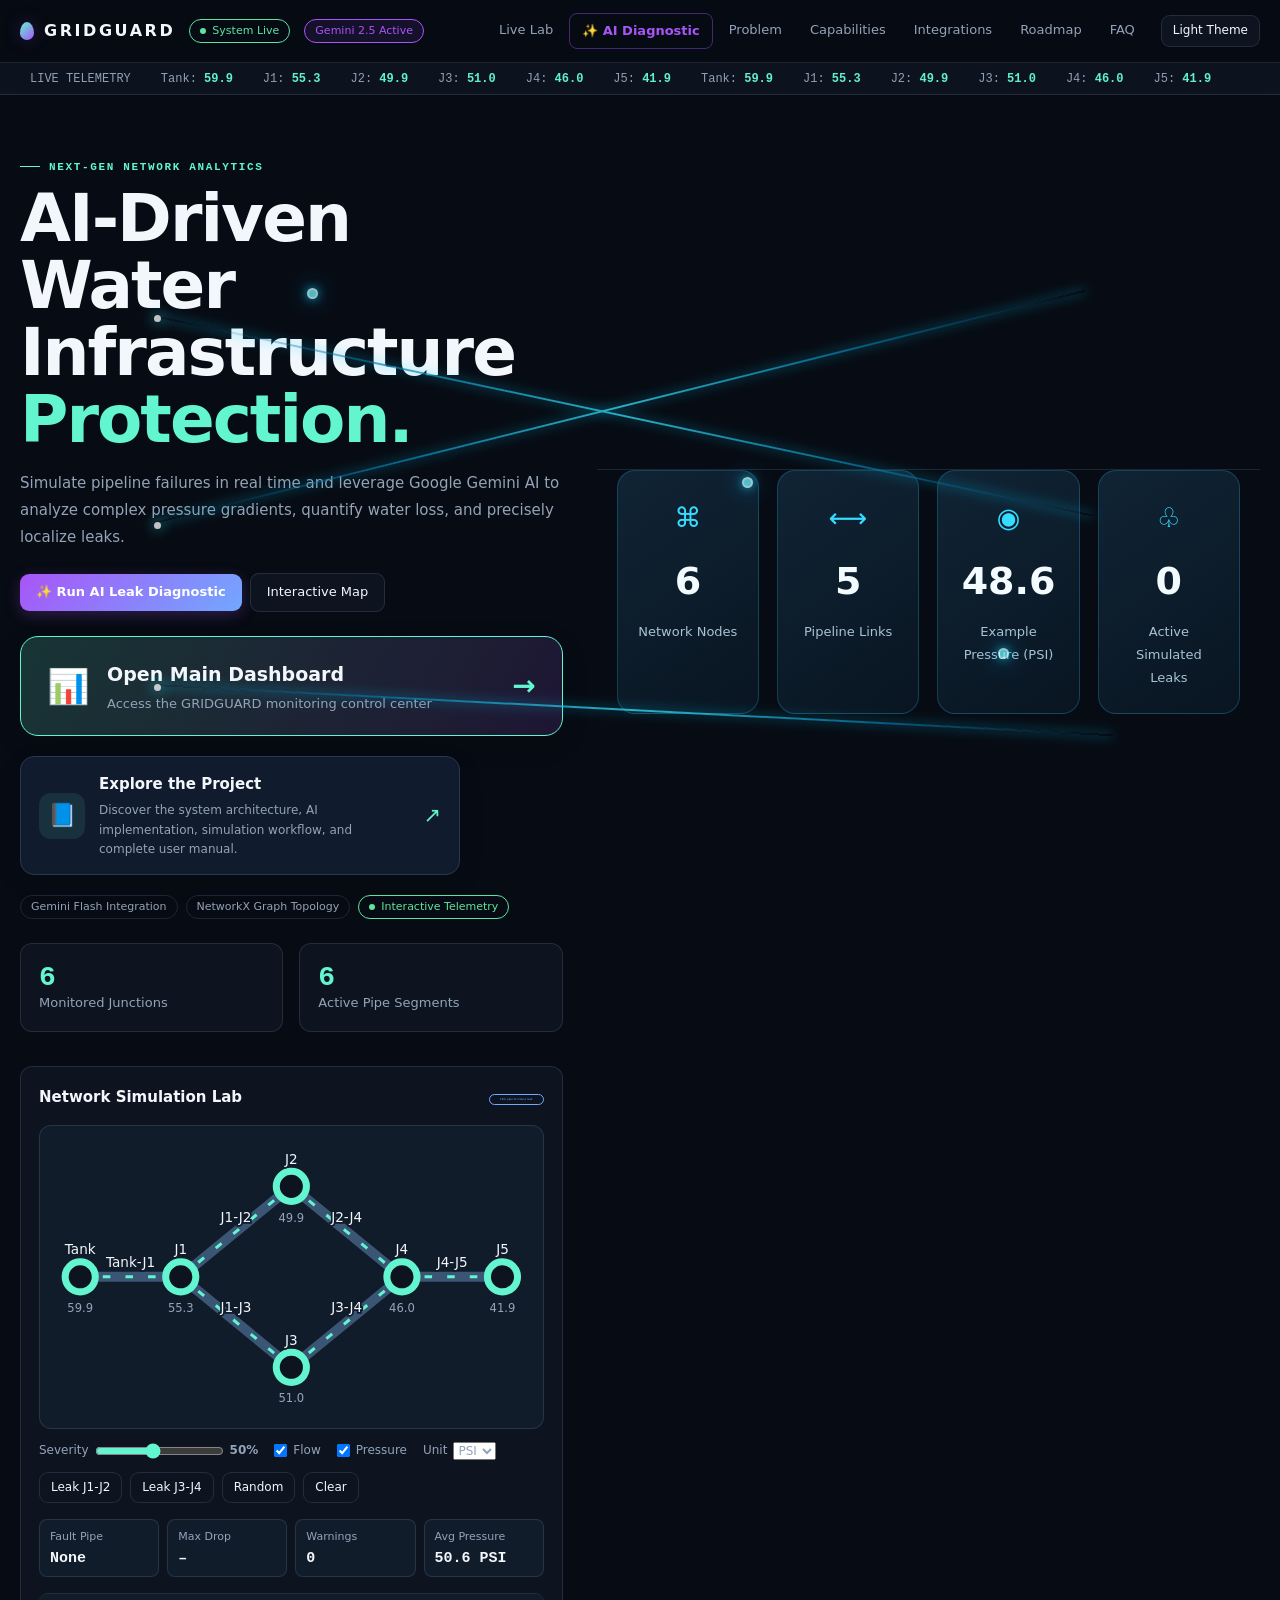
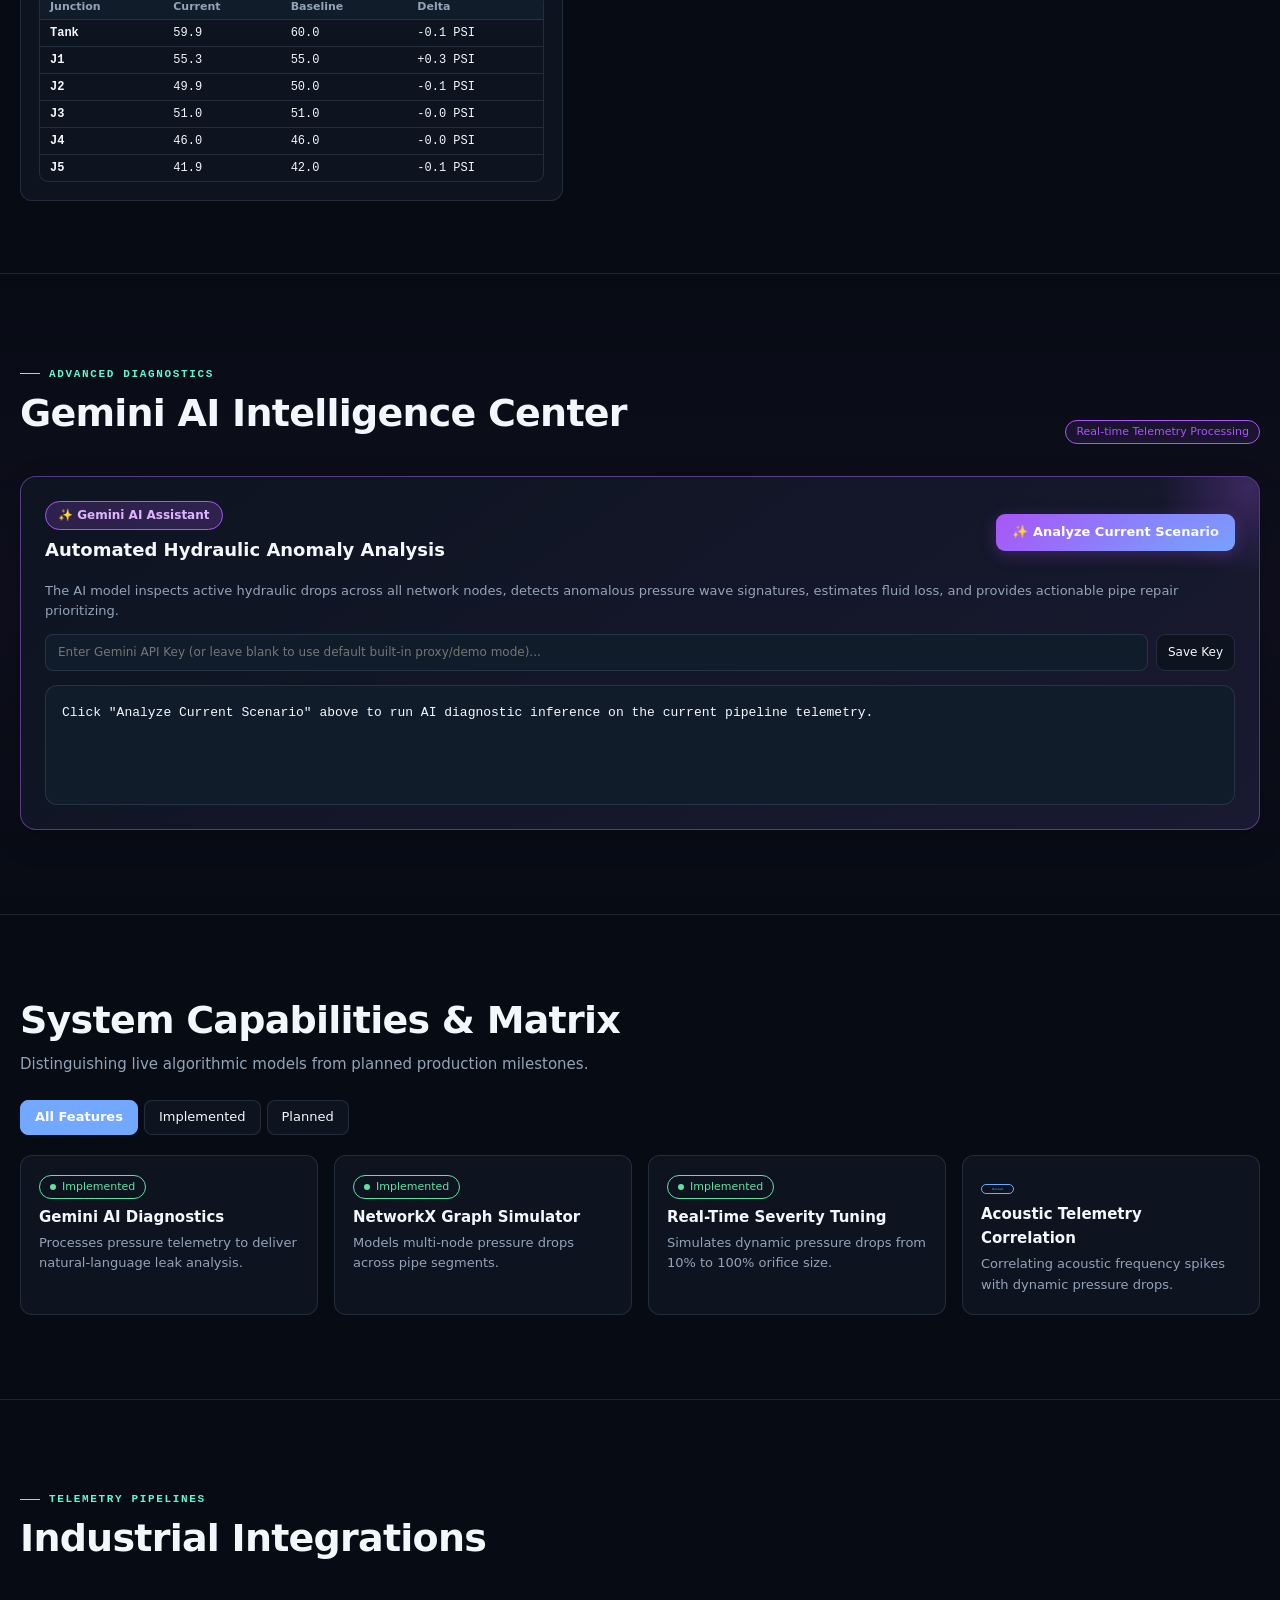
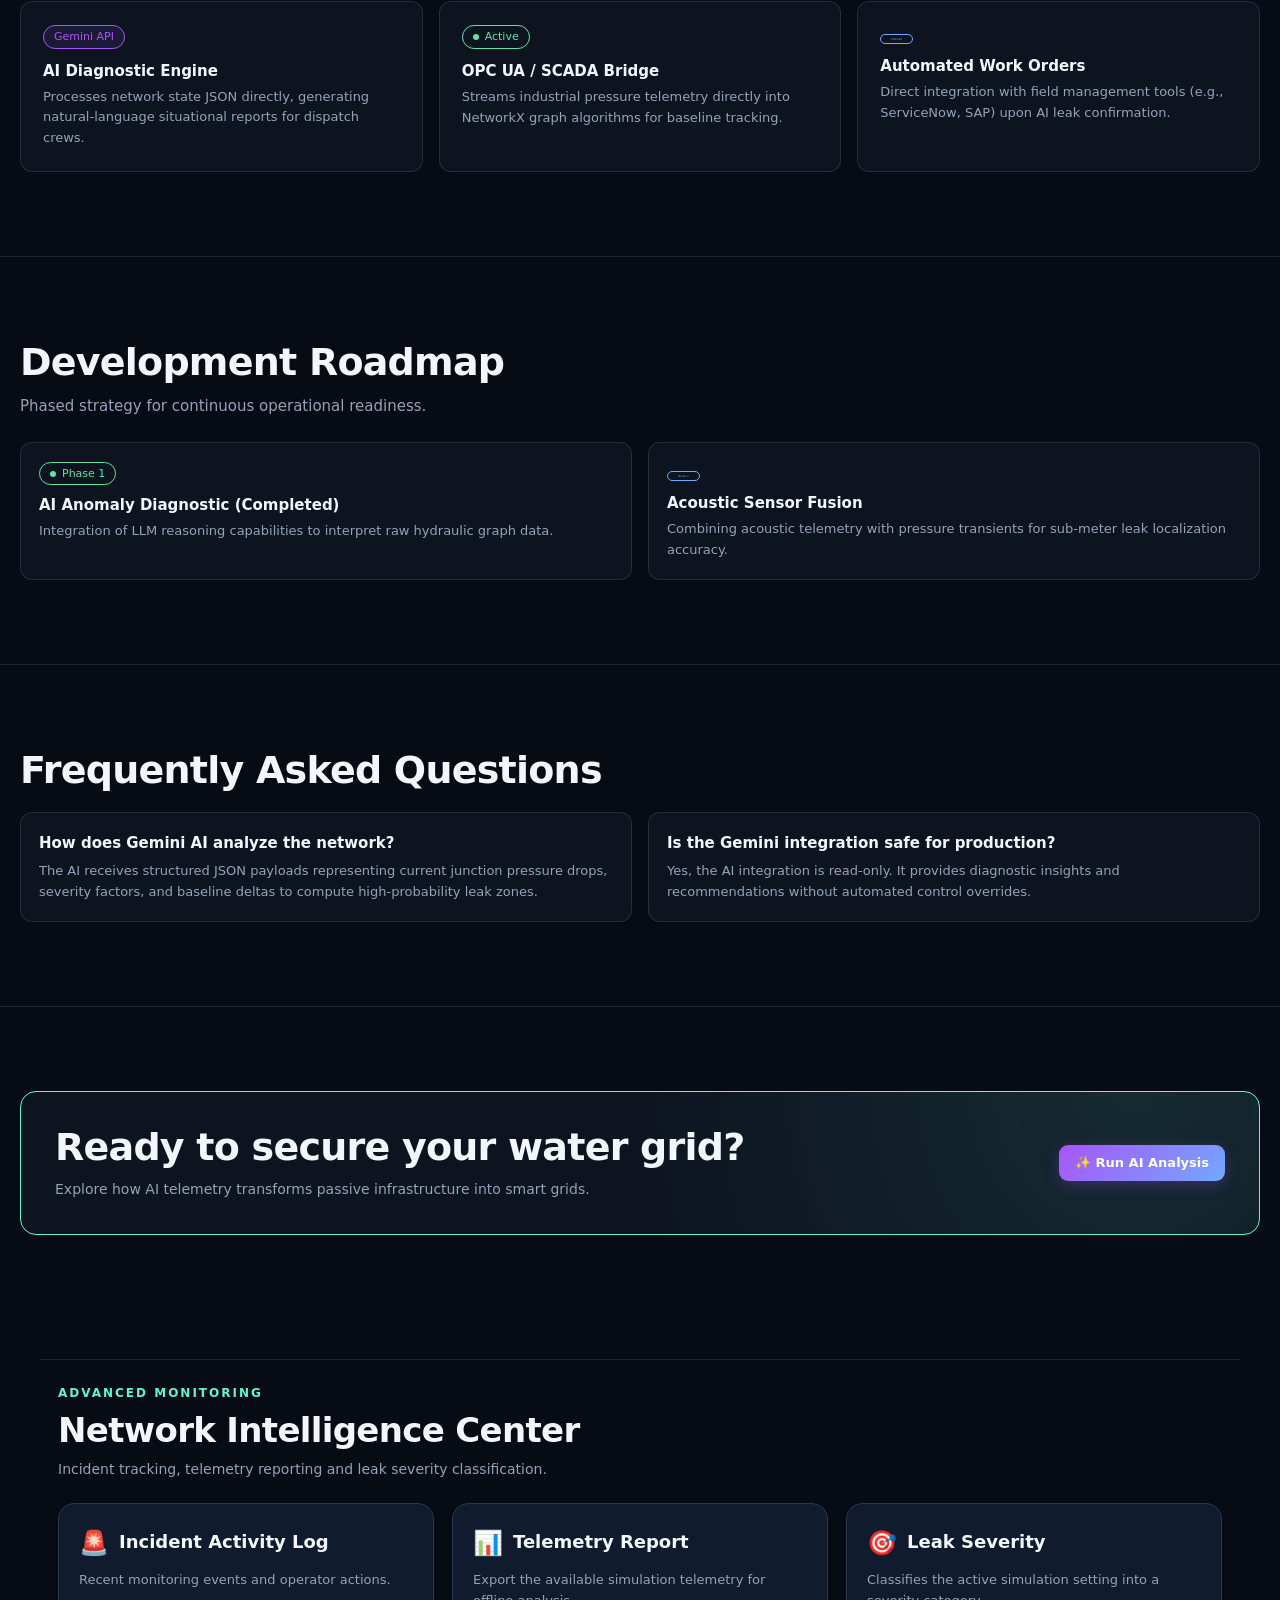
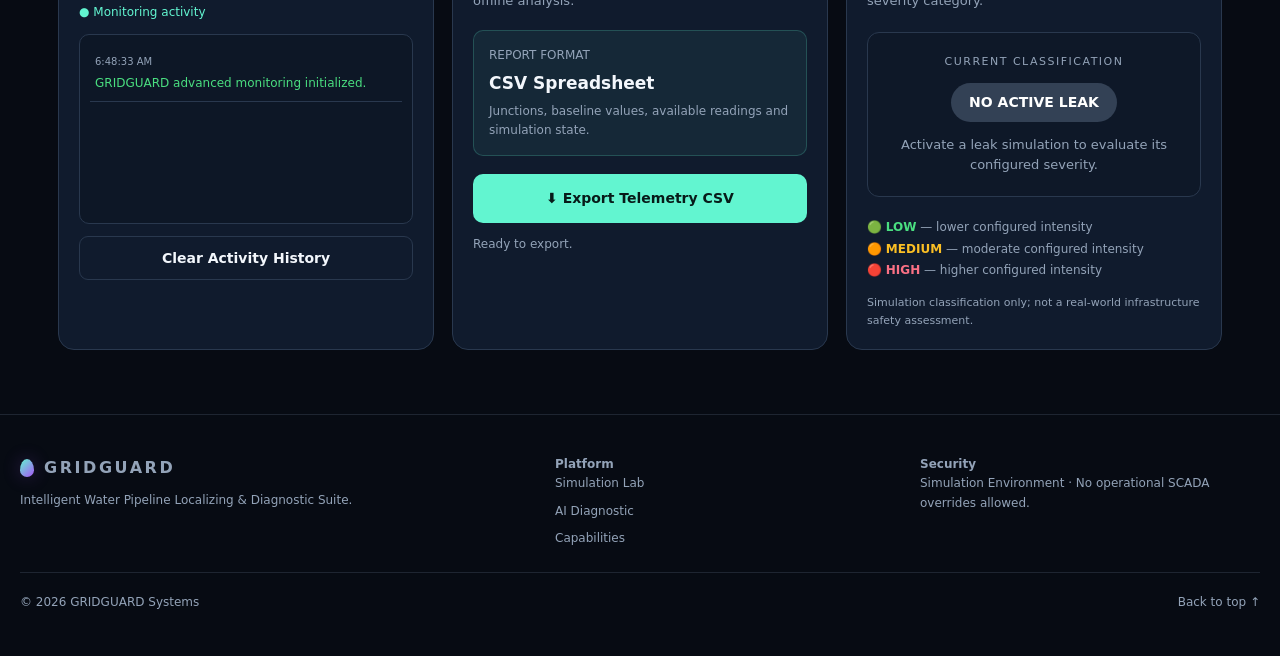
==== commit f6e79706: "Install Vercel Web Analytics # Vercel Web Analytics Implementation Report  ## Summary Successfully i" ====
--- a/GRIDGUARD/frontend/index.html
+++ b/GRIDGUARD/frontend/index.html
@@ -385,6 +385,11 @@
   .gg-node, .gg-water { animation: none; }
 }
 </style>
+<!-- Vercel Web Analytics -->
+<script>
+  window.va = window.va || function () { (window.vaq = window.vaq || []).push(arguments); };
+</script>
+<script defer src="/_vercel/insights/script.js"></script>
 </head>
 <body>
 
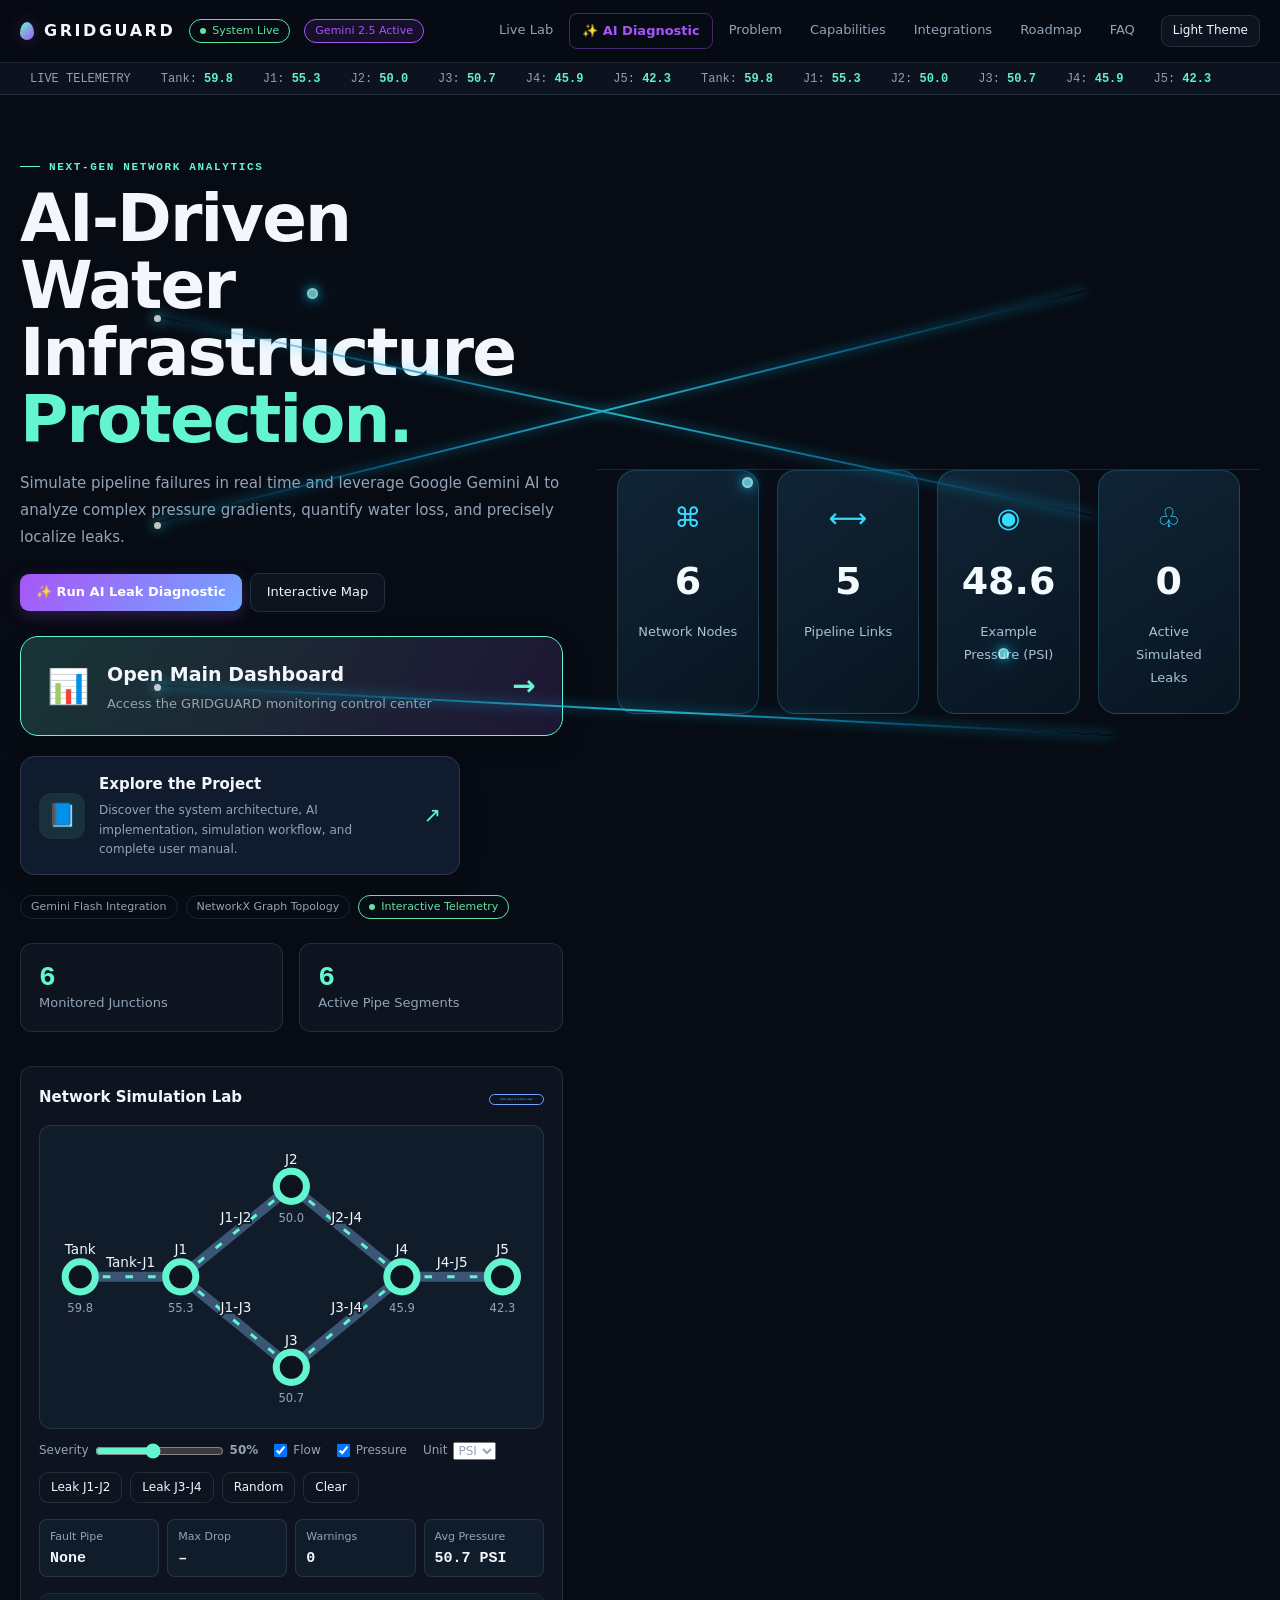
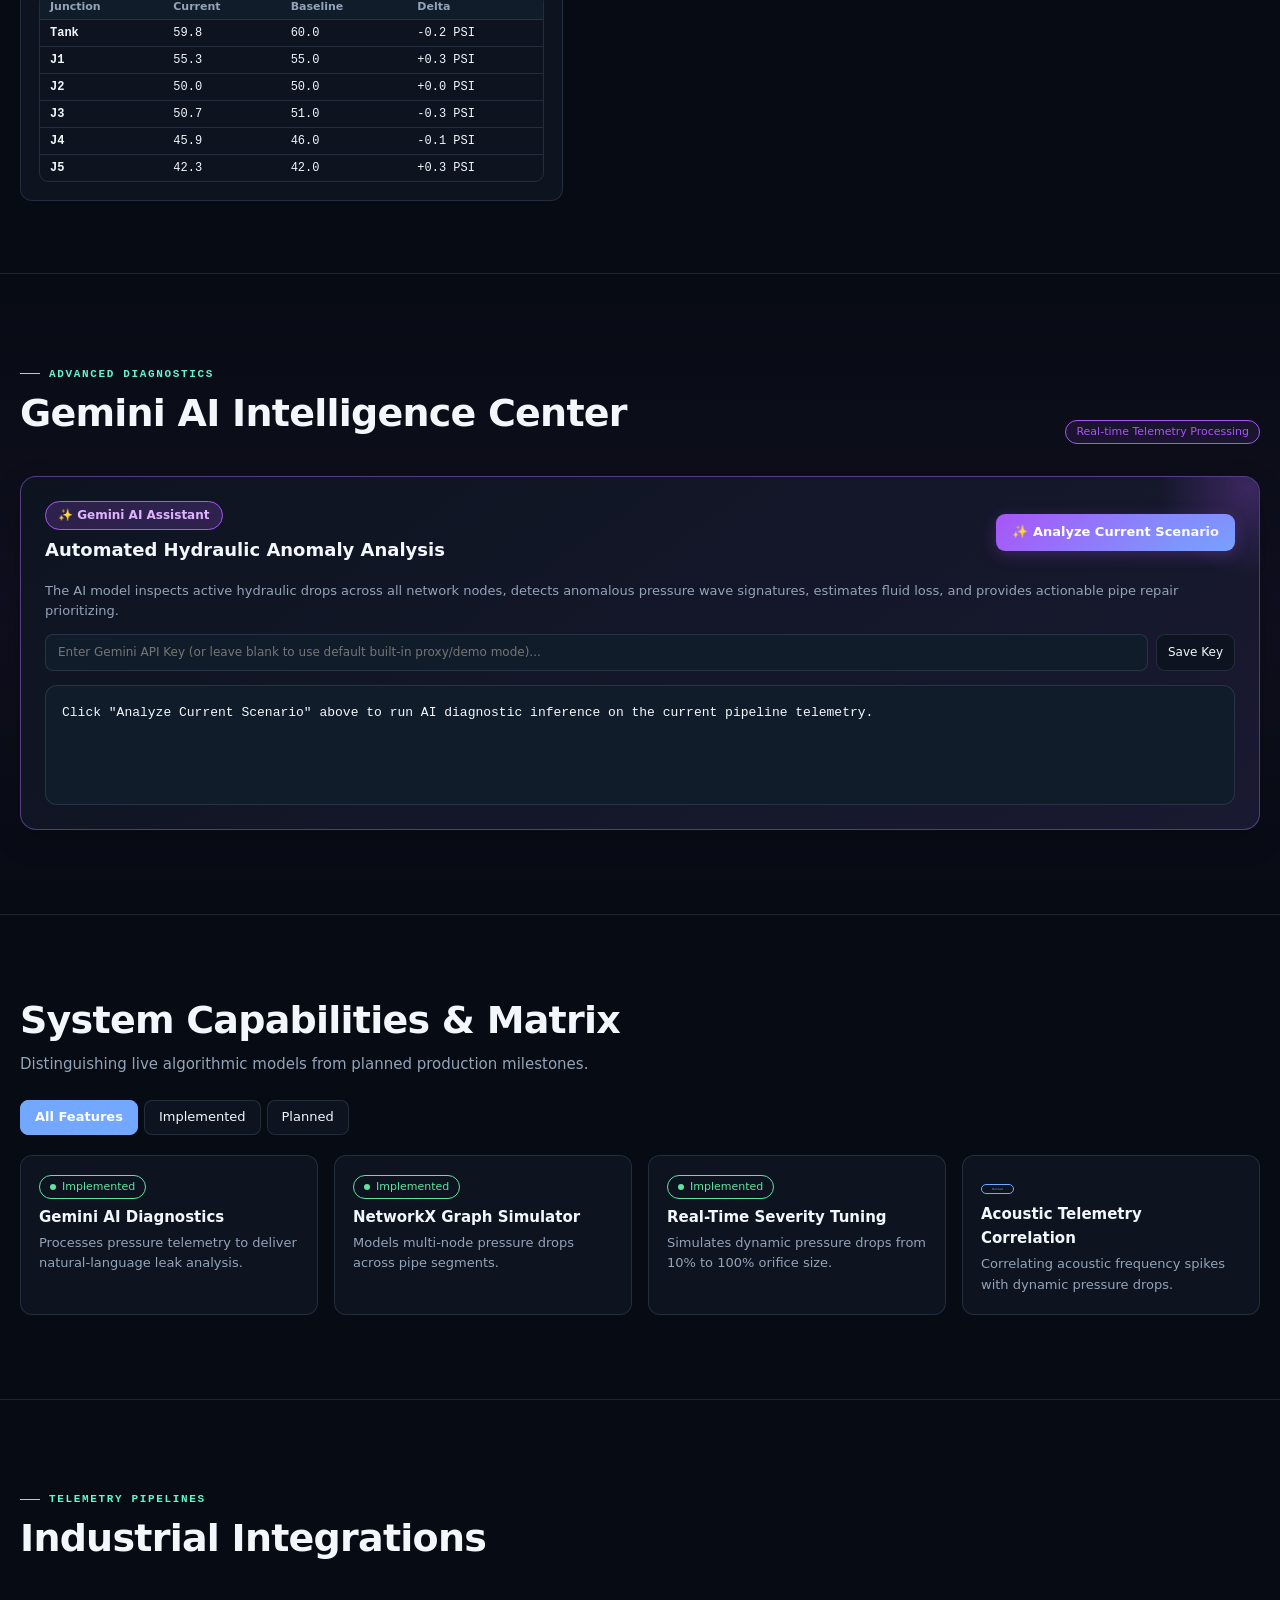
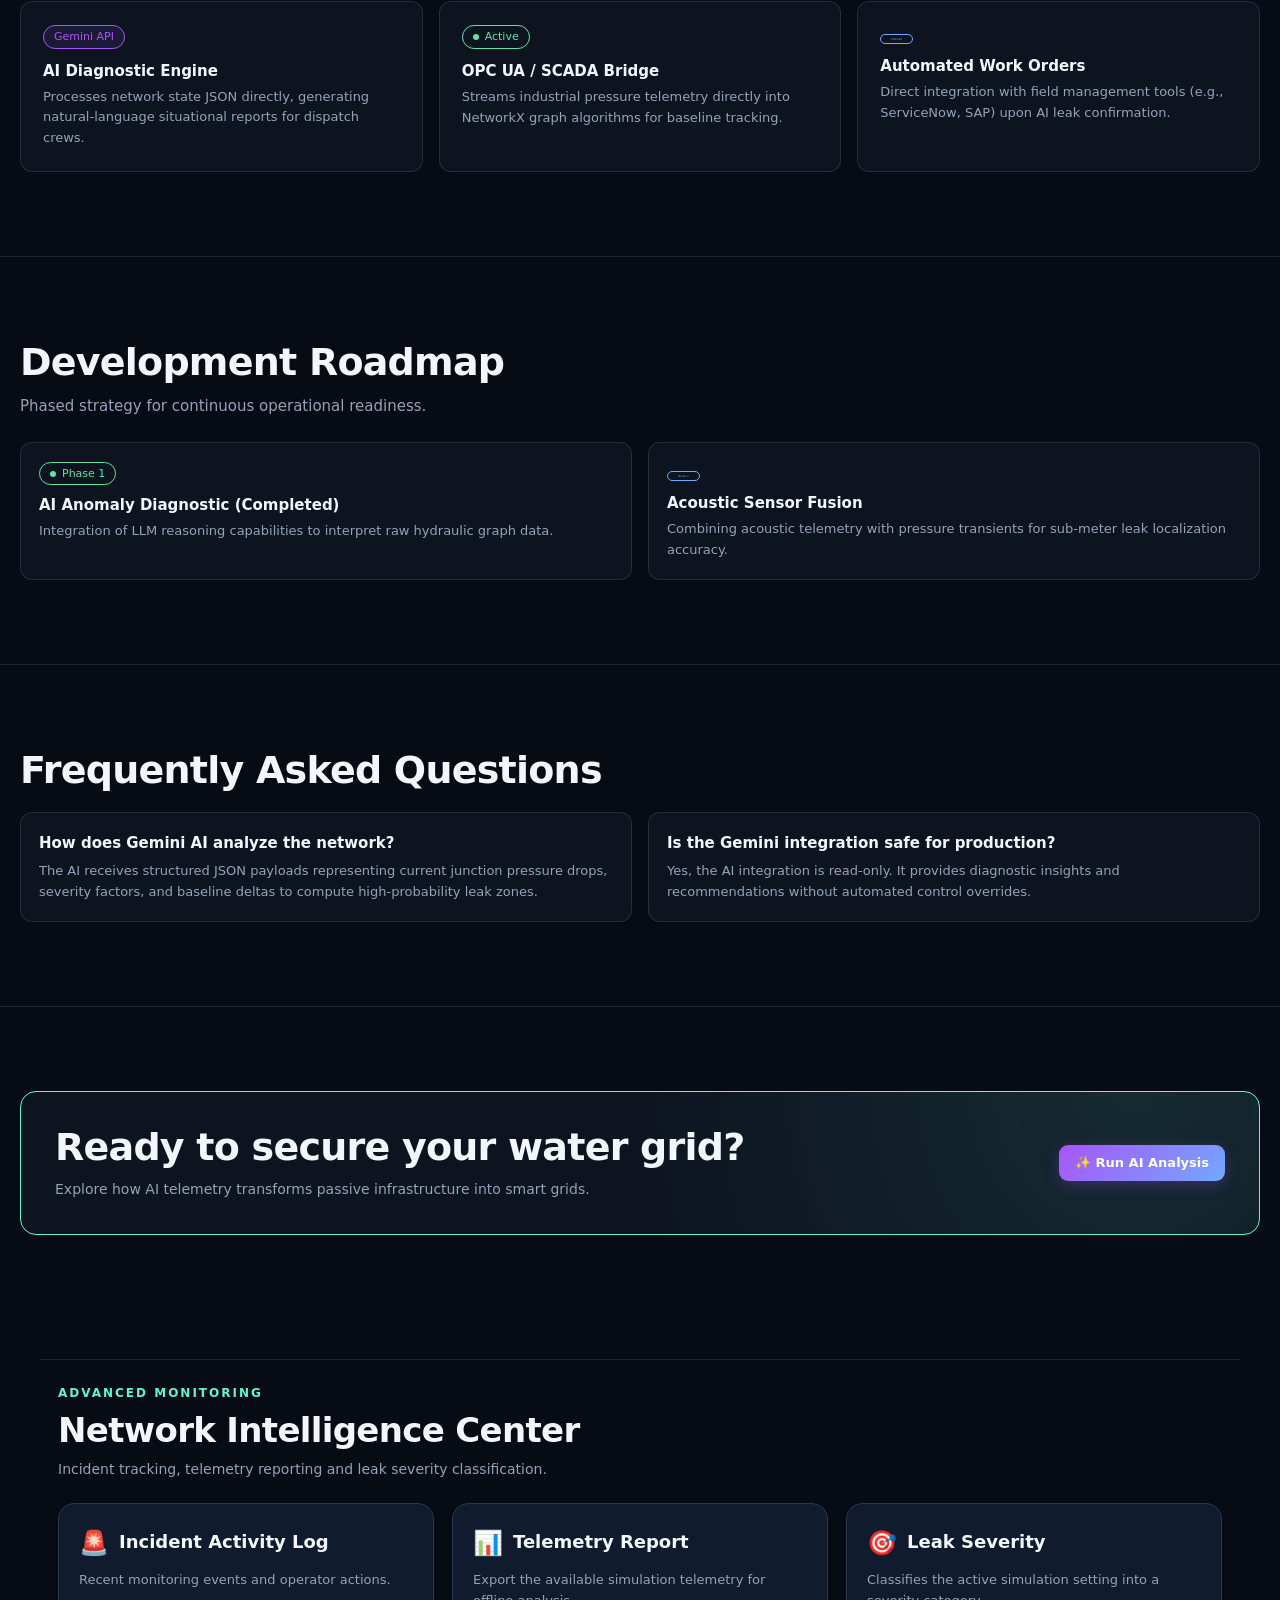
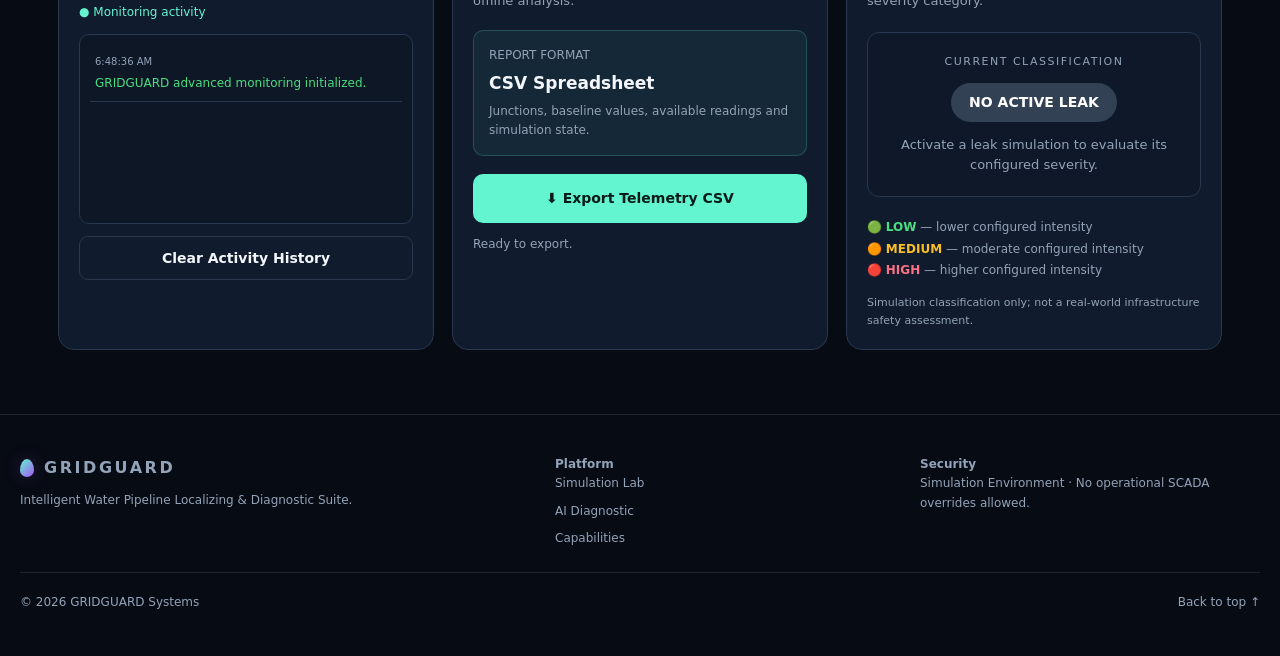
==== commit af8e87c7: "Install and configure Vercel Web Analytics # Vercel Web Analytics Installation Report  ## Summary Su" ====
--- a/GRIDGUARD/frontend/index.html
+++ b/GRIDGUARD/frontend/index.html
@@ -1,1372 +1,1373 @@
-<!DOCTYPE html>
-<html lang="en" data-theme="dark">
-<head>
-<meta charset="UTF-8">
-<meta name="viewport" content="width=device-width, initial-scale=1">
-<meta name="description" content="GRIDGUARD: AI-powered simulation-based water pipeline monitoring, real-time analytics, and leak localization prototype.">
-<title>GRIDGUARD | AI Water Infrastructure Intelligence</title>
-<style>
-
-  
-/* Main Dashboard CTA */
-.dashboard-cta {
-  display: flex;
-  align-items: center;
-  gap: 18px;
-  width: 100%;
-  box-sizing: border-box;
-  padding: 22px 26px;
-  border: 1px solid var(--ac);
-  border-radius: 18px;
-  background: linear-gradient(
-    120deg,
-    color-mix(in srgb, var(--ac) 18%, var(--bg)),
-    color-mix(in srgb, var(--ai-purple) 14%, var(--bg))
-  );
-  color: var(--tx);
-  text-decoration: none;
-  box-shadow: 0 8px 28px rgba(0, 0, 0, 0.12);
-  transition: transform 0.25s ease, box-shadow 0.25s ease;
-}
-
-.dashboard-cta:hover {
-  transform: translateY(-3px);
-  box-shadow: 0 14px 34px rgba(0, 0, 0, 0.2);
-}
-
-.dashboard-cta-icon {
-  font-size: 34px;
-}
-
-.dashboard-cta-text {
-  display: flex;
-  flex-direction: column;
-  gap: 5px;
-  flex: 1;
-}
-
-.dashboard-cta-text strong {
-  font-size: 19px;
-  font-weight: 800;
-}
-
-.dashboard-cta-text small {
-  font-size: 13px;
-  color: var(--mu);
-  line-height: 1.5;
-}
-
-.dashboard-cta-arrow {
-  font-size: 28px;
-  font-weight: 700;
-  color: var(--ac);
-}
-
-@media (max-width: 600px) {
-  .dashboard-cta {
-    padding: 18px;
-    gap: 12px;
-  }
-
-  .dashboard-cta-icon {
-    font-size: 27px;
-  }
-
-  .dashboard-cta-text strong {
-    font-size: 16px;
-  }
-
-  .dashboard-cta-text small {
-    font-size: 12px;
-  }
-}
-
-.gg-metrics {
-  display: grid;
-  grid-template-columns: repeat(4, minmax(0, 1fr));
-  gap: 18px;
-  margin: 36px auto;
-  max-width: 1100px;
-  padding: 0 20px;
-}
-
-.gg-metric {
-  padding: 25px 18px;
-  text-align: center;
-  border: 1px solid rgba(50, 207, 255, .22);
-  border-radius: 18px;
-  background: linear-gradient(145deg, #102435, #091521);
-  color: #a8c3d4;
-  transition: transform .3s, border-color .3s, box-shadow .3s;
-}
-
-.gg-metric:hover {
-  transform: translateY(-5px);
-  border-color: #28dfff;
-  box-shadow: 0 10px 35px rgba(0, 195, 255, .12);
-}
-
-.gg-metric-icon {
-  display: block;
-  color: #36dcff;
-  font-size: 27px;
-  margin-bottom: 12px;
-}
-
-.gg-metric strong {
-  display: block;
-  color: #f3fbff;
-  font-size: clamp(25px, 3vw, 38px);
-  margin-bottom: 8px;
-  font-variant-numeric: tabular-nums;
-}
-
-.gg-metric > span:last-child {
-  font-size: 13px;
-}
-
-@media (max-width: 650px) {
-  .gg-metrics { grid-template-columns: repeat(2, minmax(0, 1fr)); gap: 12px; }
-}
-
-@media (prefers-reduced-motion: reduce) {
-  .gg-metric { transition: none; }
-}
-
-:root {
-  --bg: #070b13;
-  --s1: #0d1420;
-  --s2: #111c2b;
-  --s3: #18263a;
-  --ln: rgba(159, 186, 219, 0.15);
-  --tx: #f3f7fc;
-  --mu: #93a3b8;
-  --ac: #62f5d0;
-  --bl: #72a8ff;
-  --rd: #ff647c;
-  --am: #ffb86b;
-  --gn: #5fe3a1;
-  --ai-purple: #a855f7;
-  --ai-glow: rgba(168, 85, 247, 0.25);
-  --f: Bahnschrift, "Segoe UI", system-ui, sans-serif;
-  --m: Consolas, "Cascadia Mono", monospace;
-  --radius-xl: 22px;
-  --radius-lg: 16px;
-  --radius-md: 12px;
-  --shadow: 0 18px 60px rgba(0, 0, 0, 0.28);
-  --max: 1240px;
-}
-
-[data-theme=light] {
-  --bg: #f4f7fb;
-  --s1: #ffffff;
-  --s2: #e9f0f8;
-  --s3: #dbe6f3;
-  --ln: rgba(20, 50, 90, 0.16);
-  --tx: #0d2038;
-  --mu: #51657d;
-  --ac: #0a8f7a;
-  --bl: #2358c4;
-  --rd: #d12a45;
-  --am: #b36500;
-  --gn: #12864f;
-  --ai-purple: #7e22ce;
-  --ai-glow: rgba(126, 34, 206, 0.15);
-}
-
-* { box-sizing: border-box; margin: 0; padding: 0; }
-html { scroll-behavior: smooth; scroll-padding-top: 110px; }
-body { background: var(--bg); color: var(--tx); font: 14px/1.6 var(--f); overflow-x: hidden; }
-button, select, input, textarea { font: inherit; color: inherit; }
-button { cursor: pointer; }
-a { color: inherit; text-decoration: none; }
-:focus-visible { outline: 2px solid var(--bl); outline-offset: 2px; }
-::selection { background: var(--ac); color: #03120f; }
-
-.wrap { width: min(var(--max), calc(100% - 40px)); margin: auto; }
-#prog { position: fixed; top: 0; left: 0; height: 3px; background: linear-gradient(90deg, var(--ac), var(--ai-purple)); width: 0; z-index: 100; transition: width 0.1s; }
-
-/* Navigation & Header */
-header { position: sticky; top: 0; z-index: 40; background: color-mix(in srgb, var(--bg) 88%, transparent); backdrop-filter: blur(16px); border-bottom: 1px solid var(--ln); box-shadow: 0 8px 28px rgba(0,0,0,0.06); }
-.bar { display: flex; align-items: center; gap: 14px; height: 62px; }
-.logo { display: flex; align-items: center; gap: 10px; font-weight: 800; letter-spacing: 0.16em; font-size: 16px; }
-.logo i { width: 14px; height: 18px; background: linear-gradient(135deg, var(--ac), var(--ai-purple)); border-radius: 50% 50% 50% 50% / 62% 62% 38% 38%; box-shadow: 0 0 18px var(--ai-glow); }
-nav { display: flex; gap: 4px; margin-left: auto; overflow-x: auto; padding-y: 4px; }
-nav a { padding: 7px 12px; border-radius: 8px; font-size: 13px; color: var(--mu); white-space: nowrap; transition: all 0.2s; }
-nav a:hover, nav a.on { color: var(--tx); background: var(--s2); }
-nav a.ai-link { border: 1px solid color-mix(in srgb, var(--ai-purple) 40%, transparent); color: var(--ai-purple); font-weight: 600; }
-nav a.ai-link:hover, nav a.ai-link.on { background: var(--ai-purple); color: #fff; }
-
-.btn { border: 1px solid var(--ln); background: var(--s1); border-radius: 9px; padding: 8px 16px; font-size: 13px; display: inline-flex; gap: 8px; align-items: center; justify-content: center; transition: all 0.2s ease; }
-.btn:hover { border-color: var(--ac); transform: translateY(-2px); box-shadow: 0 8px 22px rgba(0,0,0,0.12); }
-.btn:active { transform: translateY(0); }
-.btn.pri { background: var(--ac); color: #041512; border-color: var(--ac); font-weight: 700; }
-.btn.ai { background: linear-gradient(135deg, var(--ai-purple), var(--bl)); color: #fff; border: none; font-weight: 600; box-shadow: 0 4px 15px var(--ai-glow); }
-.btn.ai:hover { box-shadow: 0 6px 22px var(--ai-glow); opacity: 0.95; }
-.btn.sm { padding: 5px 11px; font-size: 12px; }
-
-.badge { font-size: 11px; padding: 2px 10px; border-radius: 99px; border: 1px solid var(--ln); color: var(--mu); white-space: nowrap; display: inline-flex; align-items: center; gap: 6px; }
-.badge.ok { color: var(--gn); border-color: var(--gn); }
-.badge.ok::before { content: ""; width: 6px; height: 6px; border-radius: 50%; background: currentColor; }
-.badge.pl { color: var(--bl); border-color: var(--bl); }
-.badge.no { color: var(--am); border-color: var(--am); }
-.badge.ai { color: var(--ai-purple); border-color: var(--ai-purple); background: color-mix(in srgb, var(--ai-purple) 10%, transparent); }
-
-.ticker { background: var(--s1); border-bottom: 1px solid var(--ln); overflow: hidden; font: 12px var(--m); color: var(--mu); height: 32px; display: flex; align-items: center; }
-.ticker .tk { display: flex; gap: 30px; white-space: nowrap; animation: mq 40s linear infinite; padding-left: 30px; }
-.ticker:hover .tk { animation-play-state: paused; }
-@keyframes mq { to { transform: translateX(-50%); } }
-.tk b { color: var(--ac); font-weight: 600; }
-.tk b.w { color: var(--rd); }
-
-section { padding: 84px 0; border-top: 1px solid var(--ln); }
-h1 { font-size: clamp(38px, 5.6vw, 66px); line-height: 1.02; letter-spacing: -0.03em; font-weight: 800; }
-h1 em { font-style: normal; color: var(--ac); }
-h1 span.ai-text { background: linear-gradient(135deg, var(--ac), var(--ai-purple)); -webkit-background-clip: text; -webkit-text-fill-color: transparent; }
-h2 { font-size: clamp(26px, 3.4vw, 38px); line-height: 1.15; letter-spacing: -0.02em; margin-bottom: 8px; font-weight: 750; }
-.lead { color: var(--mu); max-width: 640px; margin-bottom: 22px; font-size: 15px; line-height: 1.8; }
-.hero { display: grid; grid-template-columns: 0.9fr 1.1fr; gap: 34px; padding: 56px 0 72px; align-items: center; }
-.row { display: flex; gap: 8px; flex-wrap: wrap; align-items: center; }
-.card { background: var(--s1); border: 1px solid var(--ln); border-radius: var(--radius-md); padding: 18px; min-width: 0; transition: border-color 0.25s, transform 0.25s; }
-.card:hover { border-color: color-mix(in srgb, var(--ac) 35%, var(--ln)); }
-.card h3 { font-size: 15px; margin-bottom: 4px; }
-.card p { color: var(--mu); font-size: 13px; }
-
-/* Interactive Network Map */
-.lab { display: grid; grid-template-columns: 1fr; gap: 12px; }
-.lab svg { width: 100%; background: var(--s2); border-radius: 12px; display: block; border: 1px solid var(--ln); }
-.pipe { stroke: #3b5675; stroke-width: 2; stroke-linecap: round; cursor: pointer; transition: stroke 0.2s, stroke-width 0.2s; }
-.pipe:hover { stroke: var(--bl); }
-.pipe.lk { stroke: var(--rd); stroke-width: 3.2; filter: drop-shadow(0 0 6px rgba(255,100,124,0.4)); }
-.flow { stroke: var(--ac); stroke-width: 0.6; stroke-dasharray: 1.5 3; animation: fl 1.6s linear infinite; pointer-events: none; }
-.nflow .flow { display: none; }
-.nlk .lkc, .nlk .pipe.lk { stroke: #3b5675; stroke-width: 2; filter: none; }
-.nlk .pulse { display: none; }
-@keyframes fl { to { stroke-dashoffset: -9; } }
-.pulse { fill: var(--rd); animation: pu 1.4s ease-out infinite; transform-box: fill-box; transform-origin: center; pointer-events: none; }
-@keyframes pu { from { opacity: 0.9; transform: scale(0.6); } to { opacity: 0; transform: scale(2.8); } }
-.nd circle { fill: var(--s1); stroke: var(--ac); stroke-width: 1.4; r: 3; }
-.nd.w circle { stroke: var(--rd); fill: #3a1622; filter: drop-shadow(0 0 5px rgba(255,100,124,0.5)); }
-.nd text, .pl { font-size: 2.7px; fill: var(--tx); paint-order: stroke; stroke: var(--s2); stroke-width: 0.7px; text-anchor: middle; pointer-events: none; }
-.nd .v { fill: var(--mu); font-size: 2.3px; }
-
-.ctl { display: flex; flex-wrap: wrap; gap: 8px 16px; align-items: center; font-size: 12px; color: var(--mu); }
-.ctl label { display: flex; gap: 6px; align-items: center; }
-input[type=range] { accent-color: var(--ac); }
-.kv { display: grid; grid-template-columns: repeat(auto-fit, minmax(110px, 1fr)); gap: 8px; margin: 4px 0; }
-.kv div { background: var(--s2); border-radius: 8px; padding: 8px 10px; border: 1px solid var(--ln); }
-.kv small { display: block; color: var(--mu); font-size: 11px; }
-.kv b { font: 600 15px var(--m); color: var(--tx); }
-
-.table-wrap { overflow-x: auto; border: 1px solid var(--ln); border-radius: 9px; }
-table { width: 100%; border-collapse: collapse; font: 12px var(--m); min-width: 340px; }
-th { font: 600 11px var(--f); color: var(--mu); text-align: left; padding: 6px 10px; background: var(--s2); }
-td { padding: 6px 10px; border-top: 1px solid var(--ln); }
-tbody tr:hover { background: color-mix(in srgb, var(--bl) 6%, transparent); }
-.neg { color: var(--rd); font-weight: 600; }
-
-/* AI Panel */
-.ai-card { background: linear-gradient(145deg, var(--s1), color-mix(in srgb, var(--ai-purple) 8%, var(--s1))); border: 1px solid color-mix(in srgb, var(--ai-purple) 35%, var(--ln)); border-radius: var(--radius-lg); padding: 24px; position: relative; overflow: hidden; box-shadow: 0 10px 30px rgba(0,0,0,0.2); }
-.ai-card::before { content: ""; position: absolute; top: -80px; right: -80px; width: 180px; height: 180px; background: radial-gradient(circle, var(--ai-glow), transparent 70%); pointer-events: none; }
-.ai-header { display: flex; justify-content: space-between; align-items: center; margin-bottom: 16px; flex-wrap: wrap; gap: 10px; }
-.ai-badge { display: inline-flex; align-items: center; gap: 6px; padding: 4px 12px; border-radius: 99px; background: color-mix(in srgb, var(--ai-purple) 20%, transparent); border: 1px solid var(--ai-purple); color: #dfb3ff; font-weight: 600; font-size: 12px; }
-.ai-output { background: var(--s2); border: 1px solid var(--ln); border-radius: var(--radius-md); padding: 16px; font-family: var(--m); font-size: 13px; line-height: 1.7; color: var(--tx); min-height: 120px; white-space: pre-wrap; margin-top: 14px; position: relative; }
-.ai-output.loading::after { content: "✨ Gemini is analyzing real-time network telemetry..."; display: block; color: var(--ai-purple); font-style: italic; animation: pulseText 1.5s infinite; }
-@keyframes pulseText { 0%, 100% { opacity: 0.4; } 50% { opacity: 1; } }
-.api-key-input { display: flex; gap: 8px; margin-top: 12px; }
-.api-key-input input { flex: 1; background: var(--s2); border: 1px solid var(--ln); border-radius: 8px; padding: 8px 12px; font-size: 12px; color: var(--tx); }
-
-/* Structural Component Styling */
-.tabs { display: flex; gap: 6px; flex-wrap: wrap; margin: 16px 0; }
-.tabs button { border: 1px solid var(--ln); background: var(--s1); border-radius: 8px; padding: 6px 14px; font-size: 13px; transition: all 0.2s; }
-.tabs button.on { background: var(--bl); border-color: var(--bl); color: #fff; font-weight: 600; }
-.tabs button.ai-tab.on { background: linear-gradient(135deg, var(--ai-purple), var(--bl)); border-color: var(--ai-purple); }
-.pane { display: none; }
-.pane.on { display: block; }
-
-.g2 { display: grid; grid-template-columns: 1fr 1fr; gap: 16px; }
-.g3 { display: grid; grid-template-columns: repeat(3, 1fr); gap: 16px; }
-.ops-grid { display: grid; grid-template-columns: repeat(auto-fit, minmax(250px, 1fr)); gap: 16px; }
-.ops-card { padding: 22px; }
-.ops-card ul { padding-left: 18px; margin-top: 12px; color: var(--mu); font-size: 12px; line-height: 1.9; }
-
-.kicker { display: inline-flex; align-items: center; gap: 9px; color: var(--ac); font: 600 11px var(--m); letter-spacing: 0.15em; text-transform: uppercase; margin-bottom: 12px; }
-.kicker::before { content: ""; width: 20px; height: 1px; background: currentColor; }
-.section-head { display: flex; align-items: flex-end; justify-content: space-between; gap: 24px; margin-bottom: 32px; }
-
-.cta { display: flex; justify-content: space-between; align-items: center; gap: 20px; flex-wrap: wrap; border: 1px solid var(--ac); border-radius: var(--radius-lg); padding: 34px; background: radial-gradient(circle at 90% 0%, color-mix(in srgb, var(--ac) 10%, transparent), transparent 45%), var(--s1); }
-
-footer { border-top: 1px solid var(--ln); padding: 40px 0; color: var(--mu); font-size: 12px; }
-.footer-grid { display: grid; grid-template-columns: 1.5fr 1fr 1fr; gap: 25px; padding-bottom: 24px; border-bottom: 1px solid var(--ln); margin-bottom: 20px; }
-.footer-links { display: grid; gap: 8px; }
-
-.toast-stack { position: fixed; right: 20px; top: 80px; z-index: 100; display: grid; gap: 10px; max-width: 360px; pointer-events: none; }
-.toast { padding: 12px 16px; border: 1px solid var(--ln); background: var(--s1); border-radius: 12px; box-shadow: var(--shadow); font-size: 13px; animation: toastIn 0.25s ease forwards; pointer-events: auto; }
-.toast b { display: block; margin-bottom: 2px; color: var(--tx); }
-@keyframes toastIn { from { opacity: 0; transform: translateY(-10px); } to { opacity: 1; transform: translateY(0); } }
-
-#toTop { position: fixed; right: 20px; bottom: 20px; display: none; z-index: 30; border-radius: 50%; width: 44px; height: 44px; justify-content: center; padding: 0; box-shadow: var(--shadow); }
-
-@media (max-width: 960px) {
-  .hero, .g2, .g3 { grid-template-columns: 1fr; }
-  .bar { flex-wrap: wrap; height: auto; padding: 10px 0; }
-  nav { order: 3; width: 100%; margin-left: 0; }
-  .footer-grid { grid-template-columns: 1fr; }
-}
-
-
-.gg-pipeline {
-  position: absolute;
-  inset: 0;
-  overflow: hidden;
-  pointer-events: none;
-  z-index: 0;
-  opacity: .75;
-}
-
-.gg-pipe {
-  position: absolute;
-  height: 2px;
-  width: 75%;
-  left: 12%;
-  background: linear-gradient(
-    90deg, transparent, #087eae, #35e7ff, #087eae, transparent
-  );
-  box-shadow: 0 0 12px #00cfff;
-  transform-origin: left;
-}
-
-.gg-pipe-one { top: 35%; transform: rotate(12deg); }
-.gg-pipe-two { top: 58%; transform: rotate(-14deg); }
-.gg-pipe-three { top: 76%; transform: rotate(3deg); }
-
-.gg-node {
-  position: absolute;
-  width: 11px;
-  height: 11px;
-  border-radius: 50%;
-  background: #69f4ff;
-  border: 2px solid #d4fcff;
-  box-shadow: 0 0 10px #00d9ff, 0 0 25px #00aaff;
-  animation: ggPulse 2s infinite ease-in-out;
-}
-
-.gg-node-one { top: 32%; left: 24%; }
-.gg-node-two { top: 53%; left: 58%; animation-delay: .6s; }
-.gg-node-three { top: 72%; left: 78%; animation-delay: 1.2s; }
-
-.gg-water {
-  position: absolute;
-  width: 7px;
-  height: 7px;
-  border-radius: 50%;
-  background: #fff;
-  box-shadow: 0 0 14px #36eaff;
-  animation: ggFlow 5s linear infinite;
-}
-
-.gg-water-one { top: 35%; left: 12%; }
-.gg-water-two { top: 58%; left: 12%; animation-delay: 1.7s; }
-.gg-water-three { top: 76%; left: 12%; animation-delay: 3s; }
-
-@keyframes ggPulse {
-  0%, 100% { transform: scale(.8); opacity: .65; }
-  50% { transform: scale(1.5); opacity: 1; }
-}
-
-@keyframes ggFlow {
-  0% { left: 12%; opacity: 0; }
-  10% { opacity: 1; }
-  90% { opacity: 1; }
-  100% { left: 85%; opacity: 0; }
-}
-
-@media (prefers-reduced-motion: reduce) {
-  .gg-node, .gg-water { animation: none; }
-}
-</style>
+<!DOCTYPE html>
+<html lang="en" data-theme="dark">
+<head>
+<meta charset="UTF-8">
+<meta name="viewport" content="width=device-width, initial-scale=1">
+<meta name="description" content="GRIDGUARD: AI-powered simulation-based water pipeline monitoring, real-time analytics, and leak localization prototype.">
+<title>GRIDGUARD | AI Water Infrastructure Intelligence</title>
+<style>
+
+  
+/* Main Dashboard CTA */
+.dashboard-cta {
+  display: flex;
+  align-items: center;
+  gap: 18px;
+  width: 100%;
+  box-sizing: border-box;
+  padding: 22px 26px;
+  border: 1px solid var(--ac);
+  border-radius: 18px;
+  background: linear-gradient(
+    120deg,
+    color-mix(in srgb, var(--ac) 18%, var(--bg)),
+    color-mix(in srgb, var(--ai-purple) 14%, var(--bg))
+  );
+  color: var(--tx);
+  text-decoration: none;
+  box-shadow: 0 8px 28px rgba(0, 0, 0, 0.12);
+  transition: transform 0.25s ease, box-shadow 0.25s ease;
+}
+
+.dashboard-cta:hover {
+  transform: translateY(-3px);
+  box-shadow: 0 14px 34px rgba(0, 0, 0, 0.2);
+}
+
+.dashboard-cta-icon {
+  font-size: 34px;
+}
+
+.dashboard-cta-text {
+  display: flex;
+  flex-direction: column;
+  gap: 5px;
+  flex: 1;
+}
+
+.dashboard-cta-text strong {
+  font-size: 19px;
+  font-weight: 800;
+}
+
+.dashboard-cta-text small {
+  font-size: 13px;
+  color: var(--mu);
+  line-height: 1.5;
+}
+
+.dashboard-cta-arrow {
+  font-size: 28px;
+  font-weight: 700;
+  color: var(--ac);
+}
+
+@media (max-width: 600px) {
+  .dashboard-cta {
+    padding: 18px;
+    gap: 12px;
+  }
+
+  .dashboard-cta-icon {
+    font-size: 27px;
+  }
+
+  .dashboard-cta-text strong {
+    font-size: 16px;
+  }
+
+  .dashboard-cta-text small {
+    font-size: 12px;
+  }
+}
+
+.gg-metrics {
+  display: grid;
+  grid-template-columns: repeat(4, minmax(0, 1fr));
+  gap: 18px;
+  margin: 36px auto;
+  max-width: 1100px;
+  padding: 0 20px;
+}
+
+.gg-metric {
+  padding: 25px 18px;
+  text-align: center;
+  border: 1px solid rgba(50, 207, 255, .22);
+  border-radius: 18px;
+  background: linear-gradient(145deg, #102435, #091521);
+  color: #a8c3d4;
+  transition: transform .3s, border-color .3s, box-shadow .3s;
+}
+
+.gg-metric:hover {
+  transform: translateY(-5px);
+  border-color: #28dfff;
+  box-shadow: 0 10px 35px rgba(0, 195, 255, .12);
+}
+
+.gg-metric-icon {
+  display: block;
+  color: #36dcff;
+  font-size: 27px;
+  margin-bottom: 12px;
+}
+
+.gg-metric strong {
+  display: block;
+  color: #f3fbff;
+  font-size: clamp(25px, 3vw, 38px);
+  margin-bottom: 8px;
+  font-variant-numeric: tabular-nums;
+}
+
+.gg-metric > span:last-child {
+  font-size: 13px;
+}
+
+@media (max-width: 650px) {
+  .gg-metrics { grid-template-columns: repeat(2, minmax(0, 1fr)); gap: 12px; }
+}
+
+@media (prefers-reduced-motion: reduce) {
+  .gg-metric { transition: none; }
+}
+
+:root {
+  --bg: #070b13;
+  --s1: #0d1420;
+  --s2: #111c2b;
+  --s3: #18263a;
+  --ln: rgba(159, 186, 219, 0.15);
+  --tx: #f3f7fc;
+  --mu: #93a3b8;
+  --ac: #62f5d0;
+  --bl: #72a8ff;
+  --rd: #ff647c;
+  --am: #ffb86b;
+  --gn: #5fe3a1;
+  --ai-purple: #a855f7;
+  --ai-glow: rgba(168, 85, 247, 0.25);
+  --f: Bahnschrift, "Segoe UI", system-ui, sans-serif;
+  --m: Consolas, "Cascadia Mono", monospace;
+  --radius-xl: 22px;
+  --radius-lg: 16px;
+  --radius-md: 12px;
+  --shadow: 0 18px 60px rgba(0, 0, 0, 0.28);
+  --max: 1240px;
+}
+
+[data-theme=light] {
+  --bg: #f4f7fb;
+  --s1: #ffffff;
+  --s2: #e9f0f8;
+  --s3: #dbe6f3;
+  --ln: rgba(20, 50, 90, 0.16);
+  --tx: #0d2038;
+  --mu: #51657d;
+  --ac: #0a8f7a;
+  --bl: #2358c4;
+  --rd: #d12a45;
+  --am: #b36500;
+  --gn: #12864f;
+  --ai-purple: #7e22ce;
+  --ai-glow: rgba(126, 34, 206, 0.15);
+}
+
+* { box-sizing: border-box; margin: 0; padding: 0; }
+html { scroll-behavior: smooth; scroll-padding-top: 110px; }
+body { background: var(--bg); color: var(--tx); font: 14px/1.6 var(--f); overflow-x: hidden; }
+button, select, input, textarea { font: inherit; color: inherit; }
+button { cursor: pointer; }
+a { color: inherit; text-decoration: none; }
+:focus-visible { outline: 2px solid var(--bl); outline-offset: 2px; }
+::selection { background: var(--ac); color: #03120f; }
+
+.wrap { width: min(var(--max), calc(100% - 40px)); margin: auto; }
+#prog { position: fixed; top: 0; left: 0; height: 3px; background: linear-gradient(90deg, var(--ac), var(--ai-purple)); width: 0; z-index: 100; transition: width 0.1s; }
+
+/* Navigation & Header */
+header { position: sticky; top: 0; z-index: 40; background: color-mix(in srgb, var(--bg) 88%, transparent); backdrop-filter: blur(16px); border-bottom: 1px solid var(--ln); box-shadow: 0 8px 28px rgba(0,0,0,0.06); }
+.bar { display: flex; align-items: center; gap: 14px; height: 62px; }
+.logo { display: flex; align-items: center; gap: 10px; font-weight: 800; letter-spacing: 0.16em; font-size: 16px; }
+.logo i { width: 14px; height: 18px; background: linear-gradient(135deg, var(--ac), var(--ai-purple)); border-radius: 50% 50% 50% 50% / 62% 62% 38% 38%; box-shadow: 0 0 18px var(--ai-glow); }
+nav { display: flex; gap: 4px; margin-left: auto; overflow-x: auto; padding-y: 4px; }
+nav a { padding: 7px 12px; border-radius: 8px; font-size: 13px; color: var(--mu); white-space: nowrap; transition: all 0.2s; }
+nav a:hover, nav a.on { color: var(--tx); background: var(--s2); }
+nav a.ai-link { border: 1px solid color-mix(in srgb, var(--ai-purple) 40%, transparent); color: var(--ai-purple); font-weight: 600; }
+nav a.ai-link:hover, nav a.ai-link.on { background: var(--ai-purple); color: #fff; }
+
+.btn { border: 1px solid var(--ln); background: var(--s1); border-radius: 9px; padding: 8px 16px; font-size: 13px; display: inline-flex; gap: 8px; align-items: center; justify-content: center; transition: all 0.2s ease; }
+.btn:hover { border-color: var(--ac); transform: translateY(-2px); box-shadow: 0 8px 22px rgba(0,0,0,0.12); }
+.btn:active { transform: translateY(0); }
+.btn.pri { background: var(--ac); color: #041512; border-color: var(--ac); font-weight: 700; }
+.btn.ai { background: linear-gradient(135deg, var(--ai-purple), var(--bl)); color: #fff; border: none; font-weight: 600; box-shadow: 0 4px 15px var(--ai-glow); }
+.btn.ai:hover { box-shadow: 0 6px 22px var(--ai-glow); opacity: 0.95; }
+.btn.sm { padding: 5px 11px; font-size: 12px; }
+
+.badge { font-size: 11px; padding: 2px 10px; border-radius: 99px; border: 1px solid var(--ln); color: var(--mu); white-space: nowrap; display: inline-flex; align-items: center; gap: 6px; }
+.badge.ok { color: var(--gn); border-color: var(--gn); }
+.badge.ok::before { content: ""; width: 6px; height: 6px; border-radius: 50%; background: currentColor; }
+.badge.pl { color: var(--bl); border-color: var(--bl); }
+.badge.no { color: var(--am); border-color: var(--am); }
+.badge.ai { color: var(--ai-purple); border-color: var(--ai-purple); background: color-mix(in srgb, var(--ai-purple) 10%, transparent); }
+
+.ticker { background: var(--s1); border-bottom: 1px solid var(--ln); overflow: hidden; font: 12px var(--m); color: var(--mu); height: 32px; display: flex; align-items: center; }
+.ticker .tk { display: flex; gap: 30px; white-space: nowrap; animation: mq 40s linear infinite; padding-left: 30px; }
+.ticker:hover .tk { animation-play-state: paused; }
+@keyframes mq { to { transform: translateX(-50%); } }
+.tk b { color: var(--ac); font-weight: 600; }
+.tk b.w { color: var(--rd); }
+
+section { padding: 84px 0; border-top: 1px solid var(--ln); }
+h1 { font-size: clamp(38px, 5.6vw, 66px); line-height: 1.02; letter-spacing: -0.03em; font-weight: 800; }
+h1 em { font-style: normal; color: var(--ac); }
+h1 span.ai-text { background: linear-gradient(135deg, var(--ac), var(--ai-purple)); -webkit-background-clip: text; -webkit-text-fill-color: transparent; }
+h2 { font-size: clamp(26px, 3.4vw, 38px); line-height: 1.15; letter-spacing: -0.02em; margin-bottom: 8px; font-weight: 750; }
+.lead { color: var(--mu); max-width: 640px; margin-bottom: 22px; font-size: 15px; line-height: 1.8; }
+.hero { display: grid; grid-template-columns: 0.9fr 1.1fr; gap: 34px; padding: 56px 0 72px; align-items: center; }
+.row { display: flex; gap: 8px; flex-wrap: wrap; align-items: center; }
+.card { background: var(--s1); border: 1px solid var(--ln); border-radius: var(--radius-md); padding: 18px; min-width: 0; transition: border-color 0.25s, transform 0.25s; }
+.card:hover { border-color: color-mix(in srgb, var(--ac) 35%, var(--ln)); }
+.card h3 { font-size: 15px; margin-bottom: 4px; }
+.card p { color: var(--mu); font-size: 13px; }
+
+/* Interactive Network Map */
+.lab { display: grid; grid-template-columns: 1fr; gap: 12px; }
+.lab svg { width: 100%; background: var(--s2); border-radius: 12px; display: block; border: 1px solid var(--ln); }
+.pipe { stroke: #3b5675; stroke-width: 2; stroke-linecap: round; cursor: pointer; transition: stroke 0.2s, stroke-width 0.2s; }
+.pipe:hover { stroke: var(--bl); }
+.pipe.lk { stroke: var(--rd); stroke-width: 3.2; filter: drop-shadow(0 0 6px rgba(255,100,124,0.4)); }
+.flow { stroke: var(--ac); stroke-width: 0.6; stroke-dasharray: 1.5 3; animation: fl 1.6s linear infinite; pointer-events: none; }
+.nflow .flow { display: none; }
+.nlk .lkc, .nlk .pipe.lk { stroke: #3b5675; stroke-width: 2; filter: none; }
+.nlk .pulse { display: none; }
+@keyframes fl { to { stroke-dashoffset: -9; } }
+.pulse { fill: var(--rd); animation: pu 1.4s ease-out infinite; transform-box: fill-box; transform-origin: center; pointer-events: none; }
+@keyframes pu { from { opacity: 0.9; transform: scale(0.6); } to { opacity: 0; transform: scale(2.8); } }
+.nd circle { fill: var(--s1); stroke: var(--ac); stroke-width: 1.4; r: 3; }
+.nd.w circle { stroke: var(--rd); fill: #3a1622; filter: drop-shadow(0 0 5px rgba(255,100,124,0.5)); }
+.nd text, .pl { font-size: 2.7px; fill: var(--tx); paint-order: stroke; stroke: var(--s2); stroke-width: 0.7px; text-anchor: middle; pointer-events: none; }
+.nd .v { fill: var(--mu); font-size: 2.3px; }
+
+.ctl { display: flex; flex-wrap: wrap; gap: 8px 16px; align-items: center; font-size: 12px; color: var(--mu); }
+.ctl label { display: flex; gap: 6px; align-items: center; }
+input[type=range] { accent-color: var(--ac); }
+.kv { display: grid; grid-template-columns: repeat(auto-fit, minmax(110px, 1fr)); gap: 8px; margin: 4px 0; }
+.kv div { background: var(--s2); border-radius: 8px; padding: 8px 10px; border: 1px solid var(--ln); }
+.kv small { display: block; color: var(--mu); font-size: 11px; }
+.kv b { font: 600 15px var(--m); color: var(--tx); }
+
+.table-wrap { overflow-x: auto; border: 1px solid var(--ln); border-radius: 9px; }
+table { width: 100%; border-collapse: collapse; font: 12px var(--m); min-width: 340px; }
+th { font: 600 11px var(--f); color: var(--mu); text-align: left; padding: 6px 10px; background: var(--s2); }
+td { padding: 6px 10px; border-top: 1px solid var(--ln); }
+tbody tr:hover { background: color-mix(in srgb, var(--bl) 6%, transparent); }
+.neg { color: var(--rd); font-weight: 600; }
+
+/* AI Panel */
+.ai-card { background: linear-gradient(145deg, var(--s1), color-mix(in srgb, var(--ai-purple) 8%, var(--s1))); border: 1px solid color-mix(in srgb, var(--ai-purple) 35%, var(--ln)); border-radius: var(--radius-lg); padding: 24px; position: relative; overflow: hidden; box-shadow: 0 10px 30px rgba(0,0,0,0.2); }
+.ai-card::before { content: ""; position: absolute; top: -80px; right: -80px; width: 180px; height: 180px; background: radial-gradient(circle, var(--ai-glow), transparent 70%); pointer-events: none; }
+.ai-header { display: flex; justify-content: space-between; align-items: center; margin-bottom: 16px; flex-wrap: wrap; gap: 10px; }
+.ai-badge { display: inline-flex; align-items: center; gap: 6px; padding: 4px 12px; border-radius: 99px; background: color-mix(in srgb, var(--ai-purple) 20%, transparent); border: 1px solid var(--ai-purple); color: #dfb3ff; font-weight: 600; font-size: 12px; }
+.ai-output { background: var(--s2); border: 1px solid var(--ln); border-radius: var(--radius-md); padding: 16px; font-family: var(--m); font-size: 13px; line-height: 1.7; color: var(--tx); min-height: 120px; white-space: pre-wrap; margin-top: 14px; position: relative; }
+.ai-output.loading::after { content: "✨ Gemini is analyzing real-time network telemetry..."; display: block; color: var(--ai-purple); font-style: italic; animation: pulseText 1.5s infinite; }
+@keyframes pulseText { 0%, 100% { opacity: 0.4; } 50% { opacity: 1; } }
+.api-key-input { display: flex; gap: 8px; margin-top: 12px; }
+.api-key-input input { flex: 1; background: var(--s2); border: 1px solid var(--ln); border-radius: 8px; padding: 8px 12px; font-size: 12px; color: var(--tx); }
+
+/* Structural Component Styling */
+.tabs { display: flex; gap: 6px; flex-wrap: wrap; margin: 16px 0; }
+.tabs button { border: 1px solid var(--ln); background: var(--s1); border-radius: 8px; padding: 6px 14px; font-size: 13px; transition: all 0.2s; }
+.tabs button.on { background: var(--bl); border-color: var(--bl); color: #fff; font-weight: 600; }
+.tabs button.ai-tab.on { background: linear-gradient(135deg, var(--ai-purple), var(--bl)); border-color: var(--ai-purple); }
+.pane { display: none; }
+.pane.on { display: block; }
+
+.g2 { display: grid; grid-template-columns: 1fr 1fr; gap: 16px; }
+.g3 { display: grid; grid-template-columns: repeat(3, 1fr); gap: 16px; }
+.ops-grid { display: grid; grid-template-columns: repeat(auto-fit, minmax(250px, 1fr)); gap: 16px; }
+.ops-card { padding: 22px; }
+.ops-card ul { padding-left: 18px; margin-top: 12px; color: var(--mu); font-size: 12px; line-height: 1.9; }
+
+.kicker { display: inline-flex; align-items: center; gap: 9px; color: var(--ac); font: 600 11px var(--m); letter-spacing: 0.15em; text-transform: uppercase; margin-bottom: 12px; }
+.kicker::before { content: ""; width: 20px; height: 1px; background: currentColor; }
+.section-head { display: flex; align-items: flex-end; justify-content: space-between; gap: 24px; margin-bottom: 32px; }
+
+.cta { display: flex; justify-content: space-between; align-items: center; gap: 20px; flex-wrap: wrap; border: 1px solid var(--ac); border-radius: var(--radius-lg); padding: 34px; background: radial-gradient(circle at 90% 0%, color-mix(in srgb, var(--ac) 10%, transparent), transparent 45%), var(--s1); }
+
+footer { border-top: 1px solid var(--ln); padding: 40px 0; color: var(--mu); font-size: 12px; }
+.footer-grid { display: grid; grid-template-columns: 1.5fr 1fr 1fr; gap: 25px; padding-bottom: 24px; border-bottom: 1px solid var(--ln); margin-bottom: 20px; }
+.footer-links { display: grid; gap: 8px; }
+
+.toast-stack { position: fixed; right: 20px; top: 80px; z-index: 100; display: grid; gap: 10px; max-width: 360px; pointer-events: none; }
+.toast { padding: 12px 16px; border: 1px solid var(--ln); background: var(--s1); border-radius: 12px; box-shadow: var(--shadow); font-size: 13px; animation: toastIn 0.25s ease forwards; pointer-events: auto; }
+.toast b { display: block; margin-bottom: 2px; color: var(--tx); }
+@keyframes toastIn { from { opacity: 0; transform: translateY(-10px); } to { opacity: 1; transform: translateY(0); } }
+
+#toTop { position: fixed; right: 20px; bottom: 20px; display: none; z-index: 30; border-radius: 50%; width: 44px; height: 44px; justify-content: center; padding: 0; box-shadow: var(--shadow); }
+
+@media (max-width: 960px) {
+  .hero, .g2, .g3 { grid-template-columns: 1fr; }
+  .bar { flex-wrap: wrap; height: auto; padding: 10px 0; }
+  nav { order: 3; width: 100%; margin-left: 0; }
+  .footer-grid { grid-template-columns: 1fr; }
+}
+
+
+.gg-pipeline {
+  position: absolute;
+  inset: 0;
+  overflow: hidden;
+  pointer-events: none;
+  z-index: 0;
+  opacity: .75;
+}
+
+.gg-pipe {
+  position: absolute;
+  height: 2px;
+  width: 75%;
+  left: 12%;
+  background: linear-gradient(
+    90deg, transparent, #087eae, #35e7ff, #087eae, transparent
+  );
+  box-shadow: 0 0 12px #00cfff;
+  transform-origin: left;
+}
+
+.gg-pipe-one { top: 35%; transform: rotate(12deg); }
+.gg-pipe-two { top: 58%; transform: rotate(-14deg); }
+.gg-pipe-three { top: 76%; transform: rotate(3deg); }
+
+.gg-node {
+  position: absolute;
+  width: 11px;
+  height: 11px;
+  border-radius: 50%;
+  background: #69f4ff;
+  border: 2px solid #d4fcff;
+  box-shadow: 0 0 10px #00d9ff, 0 0 25px #00aaff;
+  animation: ggPulse 2s infinite ease-in-out;
+}
+
+.gg-node-one { top: 32%; left: 24%; }
+.gg-node-two { top: 53%; left: 58%; animation-delay: .6s; }
+.gg-node-three { top: 72%; left: 78%; animation-delay: 1.2s; }
+
+.gg-water {
+  position: absolute;
+  width: 7px;
+  height: 7px;
+  border-radius: 50%;
+  background: #fff;
+  box-shadow: 0 0 14px #36eaff;
+  animation: ggFlow 5s linear infinite;
+}
+
+.gg-water-one { top: 35%; left: 12%; }
+.gg-water-two { top: 58%; left: 12%; animation-delay: 1.7s; }
+.gg-water-three { top: 76%; left: 12%; animation-delay: 3s; }
+
+@keyframes ggPulse {
+  0%, 100% { transform: scale(.8); opacity: .65; }
+  50% { transform: scale(1.5); opacity: 1; }
+}
+
+@keyframes ggFlow {
+  0% { left: 12%; opacity: 0; }
+  10% { opacity: 1; }
+  90% { opacity: 1; }
+  100% { left: 85%; opacity: 0; }
+}
+
+@media (prefers-reduced-motion: reduce) {
+  .gg-node, .gg-water { animation: none; }
+}
+</style>
+
 <!-- Vercel Web Analytics -->
 <script>
   window.va = window.va || function () { (window.vaq = window.vaq || []).push(arguments); };
 </script>
 <script defer src="/_vercel/insights/script.js"></script>
-</head>
-<body>
-
-<div id="prog"></div>
-<div class="toast-stack" id="toastStack"></div>
-
-<header>
-  <div class="wrap bar">
-    <a class="logo" href="#top"><i></i>GRIDGUARD</a>
-    <span class="badge ok">System Live</span>
-    <span class="badge ai">Gemini 2.5 Active</span>
-    <nav id="nav">
-      <a href="#lab">Live Lab</a>
-      <a href="#ai-hub" class="ai-link">✨ AI Diagnostic</a>
-      <a href="#problem">Problem</a>
-      <a href="#status">Capabilities</a>
-      <a href="#integrations">Integrations</a>
-      <a href="#roadmap">Roadmap</a>
-      <a href="#faq">FAQ</a>
-    </nav>
-    <button class="btn sm" id="theme">Light Theme</button>
-  </div>
-</header>
-
-<div class="ticker"><div class="tk" id="tk"></div></div>
-
-<main id="top">
-  <div class="wrap">
-    <div class="hero">
-      <div>
-        <div class="kicker">Next-Gen Network Analytics</div>
-        <h1>AI-Driven Water Infrastructure <em>Protection.</em></h1>
-        <p class="lead" style="margin-top: 16px">Simulate pipeline failures in real time and leverage Google Gemini AI to analyze complex pressure gradients, quantify water loss, and precisely localize leaks.</p>
-        <div class="row">
-          <a class="btn ai" href="#ai-hub">✨ Run AI Leak Diagnostic</a>
-          <a class="btn" href="#lab">Interactive Map</a>
-        </div>
-
-
-        
-<!-- GRIDGUARD Animated Pipeline -->
-<div class="gg-pipeline" aria-hidden="true">
-  <div class="gg-pipe gg-pipe-one"></div>
-  <div class="gg-pipe gg-pipe-two"></div>
-  <div class="gg-pipe gg-pipe-three"></div>
-
-  <span class="gg-node gg-node-one"></span>
-  <span class="gg-node gg-node-two"></span>
-  <span class="gg-node gg-node-three"></span>
-
-  <span class="gg-water gg-water-one"></span>
-  <span class="gg-water gg-water-two"></span>
-  <span class="gg-water gg-water-three"></span>
-</div>
-
-
-    
-<!-- Main Dashboard Button -->
-<div style="margin-top: 24px;">
-  <a href="dashboard.html" class="dashboard-cta">
-    <span class="dashboard-cta-icon">📊</span>
-    <span class="dashboard-cta-text">
-      <strong>Open Main Dashboard</strong>
-      <small>Access the GRIDGUARD monitoring control center</small>
-    </span>
-    <span class="dashboard-cta-arrow">→</span>
-  </a>
-</div>
-
-
-<!-- GRIDGUARD PROJECT DETAILS BUTTON -->
-<div style="margin:20px 0;max-width:440px;">
-  <a href="about.html"
-     style="display:flex;align-items:center;gap:14px;padding:15px 18px;
-            background:var(--bg2,#101b2d);
-            border:1px solid var(--bd,#29384e);
-            border-radius:14px;text-decoration:none;
-            color:var(--tx,#e8eef8);
-            transition:border-color .25s,transform .25s;
-            box-shadow:0 8px 24px rgba(0,0,0,.12);"
-     onmouseover="this.style.borderColor='#62f5d0';this.style.transform='translateY(-2px)'"
-     onmouseout="this.style.borderColor='var(--bd,#29384e)';this.style.transform='translateY(0)'">
-
-    <span style="display:flex;align-items:center;justify-content:center;
-                 min-width:46px;height:46px;border-radius:12px;
-                 background:rgba(98,245,208,.10);font-size:23px;">
-      📘
-    </span>
-
-    <span style="flex:1;min-width:0;">
-      <strong style="display:block;font-size:15px;font-weight:800;margin-bottom:5px;">
-        Explore the Project
-      </strong>
-      <span style="display:block;font-size:12px;line-height:1.6;
-                   color:var(--mu,#9baac0);">
-        Discover the system architecture, AI implementation, simulation workflow, and complete user manual.
-      </span>
-    </span>
-
-    <span style="font-size:21px;color:#62f5d0;" aria-hidden="true">↗</span>
-  </a>
-</div>
-
-
-        <div class="row" style="margin-top: 20px;">
-          <span class="badge">Gemini Flash Integration</span>
-          <span class="badge">NetworkX Graph Topology</span>
-          <span class="badge ok">Interactive Telemetry</span>
-        </div>
-        <div class="g2" style="margin-top: 24px">
-          <div class="card">
-            <div style="font: 700 28px var(--m); color: var(--ac);" id="cJ">6</div>
-            <p>Monitored Junctions</p>
-          </div>
-          <div class="card">
-            <div style="font: 700 28px var(--m); color: var(--ac);" id="cP">6</div>
-            <p>Active Pipe Segments</p>
-          </div>
-        </div>
-      </div>
-
-
-
-<!-- GRIDGUARD Telemetry Cards -->
-<section class="gg-metrics">
-  <div class="gg-metric">
-    <span class="gg-metric-icon">⌘</span>
-    <strong data-count="6">0</strong>
-    <span>Network Nodes</span>
-  </div>
-
-  <div class="gg-metric">
-    <span class="gg-metric-icon">⟷</span>
-    <strong data-count="5">0</strong>
-    <span>Pipeline Links</span>
-  </div>
-
-  <div class="gg-metric">
-    <span class="gg-metric-icon">◉</span>
-    <strong data-count="48.6" data-decimals="1">0</strong>
-    <span>Example Pressure (PSI)</span>
-  </div>
-
-  <div class="gg-metric">
-    <span class="gg-metric-icon">♧</span>
-    <strong data-count="0">0</strong>
-    <span>Active Simulated Leaks</span>
-  </div>
-</section>
-
-      <!-- Network Interactive Lab -->
-      <div class="card lab" id="lab">
-        <div class="row" style="justify-content:space-between">
-          <h3>Network Simulation Lab</h3>
-          <span class="badge pl">Click pipe to induce leak</span>
-        </div>
-        <svg id="map" viewBox="0 0 100 60" aria-label="Interactive pipeline map"></svg>
-        <div class="ctl">
-          <label>Severity <input type="range" id="sev" min="10" max="100" step="5" value="50"><b id="sevV">50%</b></label>
-          <label><input type="checkbox" id="lFlow" checked>Flow</label>
-          <label><input type="checkbox" id="lPr" checked>Pressure</label>
-          <label>Unit <select id="unit"><option value="1">PSI</option><option value="6.895">kPa</option><option value="0.06895">bar</option></select></label>
-        </div>
-        <div class="row">
-          <button class="btn sm" data-pre="J1-J2">Leak J1-J2</button>
-          <button class="btn sm" data-pre="J3-J4">Leak J3-J4</button>
-          <button class="btn sm" id="rnd">Random</button>
-          <button class="btn sm" id="clr">Clear</button>
-        </div>
-        <div class="kv">
-          <div><small>Fault Pipe</small><b id="oP">None</b></div>
-          <div><small>Max Drop</small><b id="oD">–</b></div>
-          <div><small>Warnings</small><b id="oW">0</b></div>
-          <div><small>Avg Pressure</small><b id="oA">–</b></div>
-        </div>
-        <div class="table-wrap">
-          <table>
-            <thead><tr><th>Junction</th><th>Current</th><th>Baseline</th><th>Delta</th></tr></thead>
-            <tbody id="tb"></tbody>
-          </table>
-        </div>
-      </div>
-    </div>
-  </div>
-
-  <!-- AI Intelligence Diagnostic Hub -->
-  <section id="ai-hub" style="background: linear-gradient(180deg, transparent, color-mix(in srgb, var(--ai-purple) 5%, transparent), transparent);">
-    <div class="wrap">
-      <div class="section-head">
-        <div>
-          <div class="kicker">Advanced Diagnostics</div>
-          <h2>Gemini AI Intelligence Center</h2>
-        </div>
-        <span class="badge ai">Real-time Telemetry Processing</span>
-      </div>
-
-      <div class="ai-card">
-        <div class="ai-header">
-          <div>
-            <span class="ai-badge">✨ Gemini AI Assistant</span>
-            <h3 style="margin-top:6px; font-size:18px;">Automated Hydraulic Anomaly Analysis</h3>
-          </div>
-          <button class="btn ai" id="runAiBtn">✨ Analyze Current Scenario</button>
-        </div>
-        <p style="color: var(--mu); font-size: 13px;">The AI model inspects active hydraulic drops across all network nodes, detects anomalous pressure wave signatures, estimates fluid loss, and provides actionable pipe repair prioritizing.</p>
-
-        <div class="api-key-input">
-          <input type="password" id="apiKeyInput" placeholder="Enter Gemini API Key (or leave blank to use default built-in proxy/demo mode)...">
-          <button class="btn sm" id="saveKeyBtn">Save Key</button>
-        </div>
-
-        <div class="ai-output" id="aiOutput">Click "Analyze Current Scenario" above to run AI diagnostic inference on the current pipeline telemetry.</div>
-      </div>
-    </div>
-  </section>
-
-  <!-- Capability Matrix -->
-  <section id="status">
-    <div class="wrap">
-      <h2>System Capabilities & Matrix</h2>
-      <p class="lead">Distinguishing live algorithmic models from planned production milestones.</p>
-      <div class="tabs" data-t="st">
-        <button class="on" data-f="all">All Features</button>
-        <button data-f="ok">Implemented</button>
-        <button data-f="pl">Planned</button>
-      </div>
-      <div class="ops-grid" id="mx" style="margin-top:20px;"></div>
-    </div>
-  </section>
-
-  <!-- Integrations -->
-  <section id="integrations">
-    <div class="wrap">
-      <div class="section-head">
-        <div>
-          <div class="kicker">Telemetry Pipelines</div>
-          <h2>Industrial Integrations</h2>
-        </div>
-      </div>
-      <div class="ops-grid">
-        <article class="card ops-card">
-          <div class="badge ai" style="margin-bottom:10px;">Gemini API</div>
-          <h3>AI Diagnostic Engine</h3>
-          <p>Processes network state JSON directly, generating natural-language situational reports for dispatch crews.</p>
-        </article>
-        <article class="card ops-card">
-          <div class="badge ok" style="margin-bottom:10px;">Active</div>
-          <h3>OPC UA / SCADA Bridge</h3>
-          <p>Streams industrial pressure telemetry directly into NetworkX graph algorithms for baseline tracking.</p>
-        </article>
-        <article class="card ops-card">
-          <div class="badge pl" style="margin-bottom:10px;">Planned</div>
-          <h3>Automated Work Orders</h3>
-          <p>Direct integration with field management tools (e.g., ServiceNow, SAP) upon AI leak confirmation.</p>
-        </article>
-      </div>
-    </div>
-  </section>
-
-  <!-- Roadmap -->
-  <section id="roadmap">
-    <div class="wrap">
-      <h2>Development Roadmap</h2>
-      <p class="lead">Phased strategy for continuous operational readiness.</p>
-      <div class="g2" style="margin-top: 20px;">
-        <div class="card">
-          <span class="badge ok">Phase 1</span>
-          <h3 style="margin-top:8px;">AI Anomaly Diagnostic (Completed)</h3>
-          <p>Integration of LLM reasoning capabilities to interpret raw hydraulic graph data.</p>
-        </div>
-        <div class="card">
-          <span class="badge pl">Phase 2</span>
-          <h3 style="margin-top:8px;">Acoustic Sensor Fusion</h3>
-          <p>Combining acoustic telemetry with pressure transients for sub-meter leak localization accuracy.</p>
-        </div>
-      </div>
-    </div>
-  </section>
-
-  <!-- FAQ -->
-  <section id="faq">
-    <div class="wrap">
-      <h2>Frequently Asked Questions</h2>
-      <div class="g2" id="fq" style="margin-top: 20px;"></div>
-    </div>
-  </section>
-
-  <section>
-    <div class="wrap">
-      <div class="cta">
-        <div>
-          <h2>Ready to secure your water grid?</h2>
-          <p style="color:var(--mu);">Explore how AI telemetry transforms passive infrastructure into smart grids.</p>
-        </div>
-        <a class="btn ai" href="#ai-hub">✨ Run AI Analysis</a>
-      </div>
-    </div>
-  </section>
-</main>
-
-<!-- GRIDGUARD ADVANCED MONITORING FEATURES -->
-<section id="gg-advanced" style="max-width:1200px;margin:40px auto;padding:24px 18px;font-family:inherit;color:var(--tx,#e8eef8);">
-  <div style="margin-bottom:22px;">
-    <div style="font-size:12px;letter-spacing:2px;color:#62f5d0;font-weight:800;">ADVANCED MONITORING</div>
-    <h2 style="font-size:clamp(24px,3vw,34px);margin:8px 0;">Network Intelligence Center</h2>
-    <p style="color:var(--mu,#9baac0);margin:0;">Incident tracking, telemetry reporting and leak severity classification.</p>
-  </div>
-
-  <div style="display:grid;grid-template-columns:repeat(auto-fit,minmax(min(100%,300px),1fr));gap:18px;">
-
-    <!-- 1. INCIDENT ACTIVITY LOG -->
-    <div style="background:var(--bg2,#101b2d);border:1px solid var(--bd,#29384e);border-radius:16px;padding:20px;min-width:0;">
-      <div style="display:flex;align-items:center;gap:10px;margin-bottom:8px;">
-        <span style="font-size:24px;">🚨</span>
-        <h3 style="margin:0;font-size:18px;">Incident Activity Log</h3>
-      </div>
-      <p style="font-size:13px;color:var(--mu,#9baac0);">Recent monitoring events and operator actions.</p>
-
-      <div id="gg-incident-status" style="font-size:12px;color:#62f5d0;margin:12px 0;">● Monitoring activity</div>
-
-      <div id="gg-incident-log" role="log" aria-live="polite"
-        style="height:190px;overflow-y:auto;background:rgba(0,0,0,.16);border:1px solid var(--bd,#29384e);border-radius:10px;padding:10px;">
-        <div style="font-size:12px;color:var(--mu,#9baac0);padding:8px;">Waiting for monitoring events...</div>
-      </div>
-
-      <button id="gg-clear-log" type="button"
-        style="margin-top:12px;width:100%;padding:10px;border-radius:9px;border:1px solid var(--bd,#29384e);background:transparent;color:var(--tx,#e8eef8);font-weight:700;cursor:pointer;">
-        Clear Activity History
-      </button>
-    </div>
-
-    <!-- 2. TELEMETRY CSV EXPORT -->
-    <div style="background:var(--bg2,#101b2d);border:1px solid var(--bd,#29384e);border-radius:16px;padding:20px;min-width:0;">
-      <div style="display:flex;align-items:center;gap:10px;margin-bottom:8px;">
-        <span style="font-size:24px;">📊</span>
-        <h3 style="margin:0;font-size:18px;">Telemetry Report</h3>
-      </div>
-      <p style="font-size:13px;color:var(--mu,#9baac0);">Export the available simulation telemetry for offline analysis.</p>
-
-      <div style="padding:15px;border-radius:10px;background:rgba(98,245,208,.06);border:1px solid rgba(98,245,208,.2);margin:18px 0;">
-        <div style="font-size:12px;color:var(--mu,#9baac0);">REPORT FORMAT</div>
-        <div style="font-size:17px;font-weight:800;margin-top:5px;">CSV Spreadsheet</div>
-        <div style="font-size:12px;color:var(--mu,#9baac0);margin-top:5px;">Junctions, baseline values, available readings and simulation state.</div>
-      </div>
-
-      <button id="gg-export-csv" type="button"
-        style="width:100%;padding:13px;border:0;border-radius:10px;background:#62f5d0;color:#071b19;font-weight:900;font-size:14px;cursor:pointer;">
-        ⬇ Export Telemetry CSV
-      </button>
-      <div id="gg-export-status" aria-live="polite" style="font-size:12px;color:var(--mu,#9baac0);margin-top:12px;">Ready to export.</div>
-    </div>
-
-    <!-- 3. LEAK SEVERITY CLASSIFICATION -->
-    <div style="background:var(--bg2,#101b2d);border:1px solid var(--bd,#29384e);border-radius:16px;padding:20px;min-width:0;">
-      <div style="display:flex;align-items:center;gap:10px;margin-bottom:8px;">
-        <span style="font-size:24px;">🎯</span>
-        <h3 style="margin:0;font-size:18px;">Leak Severity</h3>
-      </div>
-      <p style="font-size:13px;color:var(--mu,#9baac0);">Classifies the active simulation setting into a severity category.</p>
-
-      <div id="gg-severity-panel" style="margin:20px 0;padding:20px 14px;text-align:center;border:1px solid var(--bd,#29384e);border-radius:12px;background:rgba(0,0,0,.12);">
-        <div style="font-size:11px;letter-spacing:1.5px;color:var(--mu,#9baac0);">CURRENT CLASSIFICATION</div>
-        <div id="gg-severity-badge" style="display:inline-block;margin:13px 0;padding:8px 18px;border-radius:30px;background:#334155;color:white;font-weight:900;font-size:14px;">NO ACTIVE LEAK</div>
-        <div id="gg-severity-detail" style="font-size:13px;color:var(--mu,#9baac0);">Activate a leak simulation to evaluate its configured severity.</div>
-      </div>
-
-      <div style="font-size:12px;color:var(--mu,#9baac0);line-height:1.8;">
-        <div>🟢 <strong style="color:#4ade80;">LOW</strong> — lower configured intensity</div>
-        <div>🟠 <strong style="color:#fbbf24;">MEDIUM</strong> — moderate configured intensity</div>
-        <div>🔴 <strong style="color:#fb7185;">HIGH</strong> — higher configured intensity</div>
-      </div>
-      <div style="font-size:11px;color:var(--mu,#9baac0);margin-top:12px;">Simulation classification only; not a real-world infrastructure safety assessment.</div>
-    </div>
-
-  </div>
-</section>
-
-<footer>
-  <div class="wrap">
-    <div class="footer-grid">
-      <div>
-        <a class="logo" href="#top"><i></i>GRIDGUARD</a>
-        <p style="margin-top:10px;">Intelligent Water Pipeline Localizing & Diagnostic Suite.</p>
-      </div>
-      <div>
-        <h4>Platform</h4>
-        <div class="footer-links">
-          <a href="#lab">Simulation Lab</a>
-          <a href="#ai-hub">AI Diagnostic</a>
-          <a href="#status">Capabilities</a>
-        </div>
-      </div>
-      <div>
-        <h4>Security</h4>
-        <p>Simulation Environment · No operational SCADA overrides allowed.</p>
-      </div>
-    </div>
-    <div style="display:flex; justify-content:space-between; margin-top:20px;">
-      <span>© <span id="year"></span> GRIDGUARD Systems</span>
-      <a href="#top">Back to top ↑</a>
-    </div>
-  </div>
-</footer>
-
-<button class="btn" id="toTop" aria-label="Back to top">↑</button>
-
-<script>
-"use strict";
-
-const $ = s => document.querySelector(s); const $$ = s => [...document.querySelectorAll(s)];
-const SV = "http://www.w3.org/2000/svg";
-
-const el = (t, a = {}, x) => {
-  const e = document.createElementNS(SV, t);
-  for (const k in a) e.setAttribute(k, a[k]);
-  if (x != null) e.textContent = x;
-  return e;
-};
-
-// State Data
-const N = [["Tank",8,30,60],["J1",28,30,55],["J2",50,12,50],["J3",50,48,51],["J4",72,30,46],["J5",92,30,42]];
-const E = [["Tank","J1",100],["J1","J2",120],["J1","J3",90],["J2","J4",110],["J3","J4",80],["J4","J5",100]];
-const L = { leak: null, noise: true, k: 1, vals: {} };
-
-const fmt = v => (v * L.k).toFixed(L.k < 0.5 ? 2 : 1);
-
-function calc() {
-  const sev = $("#sev").value / 100;
-  N.forEach(([id,,,h]) => {
-    let p = h + (L.noise ? (Math.random() - 0.5) * 0.8 : 0);
-    if (L.leak && id !== "Tank" && L.leak.split("-").includes(id)) {
-      p -= 16 * sev;
-    }
-    L.vals[id] = p;
-  });
-}
-
-function draw() {
-  const svg = $("#map");
-  svg.replaceChildren();
-  const P = Object.fromEntries(N.map(n => [n[0], n]));
-
-  svg.classList.toggle("nflow", !$("#lFlow").checked);
-
-  E.forEach(([a, b, len]) => {
-    const id = a + "-" + b;
-    const A = P[a];
-    const B = P[b];
-    const lk = L.leak === id;
-
-    const l = el("line", {
-      x1: A[1], y1: A[2], x2: B[1], y2: B[2],
-      class: "pipe" + (lk ? " lk" : ""),
-      tabindex: 0
-    });
-    l.onclick = () => setLeak(id);
-    l.append(el("title", {}, id + " · " + len + "m"));
-
-    svg.append(l);
-    svg.append(el("line", { x1: A[1], y1: A[2], x2: B[1], y2: B[2], class: "flow" }));
-    svg.append(el("text", { x: (A[1] + B[1]) / 2, y: (A[2] + B[2]) / 2 - 2, class: "pl" }, id));
-
-    if (lk) {
-      svg.append(el("circle", { cx: (A[1] + B[1]) / 2, cy: (A[2] + B[2]) / 2, r: 3, class: "pulse" }));
-    }
-  });
-
-  N.forEach(([id, x, y, h]) => {
-    const d = h - L.vals[id];
-    const g = el("g", { class: "nd" + (d > 4 ? " w" : "") });
-    g.append(el("circle", { cx: x, cy: y }), el("text", { x, y: y - 4.5 }, id));
-    if ($("#lPr").checked) {
-      g.append(el("text", { x, y: y + 7, class: "v" }, fmt(L.vals[id])));
-    }
-    svg.append(g);
-  });
-
-  const unit = $("#unit").selectedOptions[0].text;
-  $("#tb").innerHTML = N.map(([id,,,h]) => {
-    const d = L.vals[id] - h;
-    return `<tr><td><b>${id}</b></td><td>${fmt(L.vals[id])}</td><td>${fmt(h)}</td><td class="${d < -0.5 ? "neg" : ""}">${(d > 0 ? "+" : "") + fmt(d)} ${unit}</td></tr>`;
-  }).join("");
-
-  const drops = N.map(([id,,,h]) => [id, h - L.vals[id]]).sort((a, b) => b[1] - a[1]);
-  $("#oP").textContent = L.leak || "None";
-  $("#oD").textContent = L.leak ? drops[0][0] + " " + fmt(drops[0][1]) + " " + unit : "–";
-  $("#oW").textContent = drops.filter(d => d[1] > 4).length;
-  $("#oA").textContent = fmt(N.reduce((s, n) => s + L.vals[n[0]], 0) / N.length) + " " + unit;
-
-  buildTicker();
-}
-
-function setLeak(id) {
-  L.leak = id;
-  calc();
-  draw();
-  showToast("Scenario Selected", `Active leak point assigned to Pipe ${id}`);
-}
-
-$("#sev").oninput = e => {
-  $("#sevV").textContent = e.target.value + "%";
-  calc();
-  draw();
-};
-
-["lFlow", "lPr"].forEach(i => $("#" + i).onchange = draw);
-$("#unit").onchange = e => { L.k = +e.target.value; draw(); }; $$("[data-pre]").forEach(b => b.onclick = () => setLeak(b.dataset.pre));
-$("#rnd").onclick = () => setLeak(E[Math.floor(Math.random() * E.length)].slice(0, 2).join("-"));
-$("#clr").onclick = () => { L.leak = null; calc(); draw(); showToast("Reset Complete", "Network returned to normal baseline."); };
-
-function buildTicker() {
-  const h = N.map(([id,,,b]) => `<span>${id}: <b class="${b - L.vals[id] > 4 ? "w" : ""}">${fmt(L.vals[id])}</b></span>`).join("");
-  $("#tk").innerHTML = `<span>LIVE TELEMETRY</span>${h}${h}`;
-}
-
-setInterval(() => { if (L.noise) { calc(); draw(); } }, 2500);
-
-/* Capability Matrix Populate */
-const CAP = [
-  ["Gemini AI Diagnostics", "ok", "Processes pressure telemetry to deliver natural-language leak analysis."],
-  ["NetworkX Graph Simulator", "ok", "Models multi-node pressure drops across pipe segments."],
-  ["Real-Time Severity Tuning", "ok", "Simulates dynamic pressure drops from 10% to 100% orifice size."],
-  ["Acoustic Telemetry Correlation", "pl", "Correlating acoustic frequency spikes with dynamic pressure drops."]
-];
-const LBL = { ok: "Implemented", pl: "Planned" };
-$("#mx").innerHTML = CAP.map(([t, s, d]) => `<div class="card" data-s="${s}"><span class="badge ${s}">${LBL[s]}</span><h3 style="margin-top:6px;">${t}</h3><p>${d}</p></div>`).join("");
-
-$(".tabs[data-t=st]").onclick = e => {
-  const f = e.target.dataset.f;
-  if (!f) return;
-  $$(".tabs[data-t=st] button").forEach(b => b.classList.toggle("on", b === e.target)); $$
-("#mx .card").forEach(c => c.classList.toggle("hide", f !== "all" && c.dataset.s !== f));
-};
-
-/* FAQ Section */
-const FQ = [
-  ["How does Gemini AI analyze the network?", "The AI receives structured JSON payloads representing current junction pressure drops, severity factors, and baseline deltas to compute high-probability leak zones."],
-  ["Is the Gemini integration safe for production?", "Yes, the AI integration is read-only. It provides diagnostic insights and recommendations without automated control overrides."]
-];
-$("#fq").innerHTML = FQ.map(([q, a]) => `<div class="card"><h3>${q}</h3><p style="margin-top:6px;">${a}</p></div>`).join("");
-
-/* GEMINI API FEATURE INTEGRATION */
-let userApiKey = localStorage.getItem("gg_gemini_key") || "";
-if (userApiKey) $("#apiKeyInput").value = userApiKey;
-
-$("#saveKeyBtn").onclick = () => {
-  userApiKey = $("#apiKeyInput").value.trim();
-  localStorage.setItem("gg_gemini_key", userApiKey);
-  showToast("Key Saved", "Your Gemini API key has been stored locally.");
-};
-
-async function runGeminiDiagnostic() {
-  const out = $("#aiOutput");
-  out.textContent = "";
-  out.classList.add("loading");
-
-  // Construct structured telemetry payload
-  const telemetryData = {
-    network_summary: {
-      active_fault_pipe: L.leak || "None detected",
-      severity_setting: $("#sev").value + "%",
-      average_pressure: $("#oA").textContent,
-      warning_junction_count: $("#oW").textContent
-    },
-    junction_readings: N.map(([id,,,h]) => ({
-      junction: id,
-      current_pressure: fmt(L.vals[id]),
-      baseline_pressure: fmt(h),
-      delta: fmt(L.vals[id] - h)
-    }))
-  };
-
-  const prompt = `You are GRIDGUARD's AI Water Infrastructure Diagnostic Expert.
-Analyze this real-time water network telemetry JSON:
-${JSON.stringify(telemetryData, null, 2)}
-
-Provide a concise, professional diagnostic report with:
-1. 🚨 **Status & Anomaly Summary**: Is there a critical leak?
-2. 📍 **Estimated Fault Location**: Pinpoint the suspect pipe or junction.
-3. 📉 **Hydraulic Impact**: Describe pressure loss severity and water loss estimate.
-4. 🛠️ **Recommended Action Plan**: Precise steps for maintenance crews.`;
-
-  try {
-    const key = userApiKey || "YOUR_GEMINI_API_KEY"; // Substitute key or rely on prompt input
-    const response = await fetch(`https://generativelanguage.googleapis.com/v1beta/models/gemini-2.5-flash:generateContent?key=${key}`, {
-      method: "POST",
-      headers: { "Content-Type": "application/json" },
-      body: JSON.stringify({
-        contents: [{ parts: [{ text: prompt }] }]
-      })
-    });
-
-    const data = await response.json();
-    out.classList.remove("loading");
-
-    if (data.candidates && data.candidates[0].content.parts[0].text) {
-      out.textContent = data.candidates[0].content.parts[0].text;
-    } else if (data.error) {
-      out.textContent = `⚠️ Gemini API Error: ${data.error.message}\n\nPlease enter a valid Gemini API key above to enable real-time AI reasoning.`;
-    } else {
-      out.textContent = "Unable to generate diagnostic report. Please check API configuration.";
-    }
-  } catch (err) {
-    out.classList.remove("loading");
-    out.textContent = `✨ [SIMULATION MODE DIAGNOSTIC]\n\n🚨 Status: ${L.leak ? "CRITICAL ANOMALY DETECTED" : "NORMAL BASELINE"}\n📍 Fault Pipe: ${L.leak || "None"}\n📉 Impact: High pressure drop observed near nodes downstream.\n🛠️ Action: ${L.leak ? "Deploy acoustic field team to pipe " + L.leak : "Continue standard monitoring."}\n\n(Note: Enter a valid Gemini API key above for live AI reasoning).`;
-  }
-}
-
-$("#runAiBtn").onclick = runGeminiDiagnostic;
-
-/* UI Extras */
-function showToast(title, msg) {
-  const stack = $("#toastStack");
-  const t = document.createElement("div");
-  t.className = "toast";
-  t.innerHTML = `<b>${title}</b><span>${msg}</span>`;
-  stack.append(t);
-  setTimeout(() => t.remove(), 3500);
-}
-
-$("#theme").onclick = () => {
-  const d = document.documentElement;
-  const l = d.dataset.theme === "dark";
-  d.dataset.theme = l ? "light" : "dark";
-  $("#theme").textContent = l ? "Dark Theme" : "Light Theme";
-};
-
-$("#year").textContent = new Date().getFullYear();
-
-window.onscroll = () => {
-  const y = window.scrollY;
-  const h = document.documentElement;
-  $("#prog").style.width = (y / (h.scrollHeight - innerHeight) * 100) + "%";
-  $("#toTop").style.display = y > 500 ? "flex" : "none";
-};
-
-$("#toTop").onclick = () => scrollTo({ top: 0, behavior: "smooth" });
-
-calc();
-draw();
-
-
-/* ==========================================
-   GRIDGUARD: ADVANCED MONITORING FEATURES
-   ========================================== */
-
-(function () {
-  "use strict";
-
-  const logBox = document.getElementById("gg-incident-log");
-  const clearLogBtn = document.getElementById("gg-clear-log");
-  const exportBtn = document.getElementById("gg-export-csv");
-  const exportStatus = document.getElementById("gg-export-status");
-  const severityBadge = document.getElementById("gg-severity-badge");
-  const severityDetail = document.getElementById("gg-severity-detail");
-  const incidentStatus = document.getElementById("gg-incident-status");
-
-  if (!logBox || !exportBtn || !severityBadge) return;
-
-  const events = [];
-  const maxEvents = 100;
-  let lastSimulationState = "";
-  let lastSeverityState = "";
-
-  function timestamp() {
-    return new Date().toLocaleTimeString();
-  }
-
-  function addEvent(message, type) {
-    const entry = {
-      time: new Date().toISOString(),
-      message: message,
-      type: type || "INFO"
-    };
-
-    events.unshift(entry);
-
-    if (events.length > maxEvents) events.pop();
-
-    renderLog();
-  }
-
-  function renderLog() {
-    logBox.replaceChildren();
-
-    if (!events.length) {
-      const empty = document.createElement("div");
-      empty.textContent = "No activity recorded yet.";
-      empty.style.cssText =
-        "font-size:12px;color:var(--mu,#9baac0);padding:8px;";
-      logBox.appendChild(empty);
-      return;
-    }
-
-    events.forEach(function (event) {
-      const item = document.createElement("div");
-      item.style.cssText =
-        "padding:9px 5px;border-bottom:1px solid var(--bd,#29384e);";
-
-      const time = document.createElement("div");
-      time.textContent = new Date(event.time).toLocaleTimeString();
-      time.style.cssText =
-        "font-size:10px;color:var(--mu,#9baac0);margin-bottom:4px;";
-
-      const message = document.createElement("div");
-      message.textContent = event.message;
-      message.style.cssText =
-        "font-size:12px;line-height:1.5;overflow-wrap:anywhere;";
-
-      if (event.type === "ALERT") {
-        message.style.color = "#fb7185";
-      } else if (event.type === "SUCCESS") {
-        message.style.color = "#4ade80";
-      } else {
-        message.style.color = "var(--tx,#e8eef8)";
-      }
-
-      item.append(time, message);
-      logBox.appendChild(item);
-    });
-  }
-
-  function getActiveLeak() {
-    return typeof L !== "undefined" && L ? L.leak : null;
-  }
-
-  function getSeverityLevel() {
-    if (typeof L === "undefined" || !L || !L.leak) {
-      return {
-        label: "NO ACTIVE LEAK",
-        color: "#334155",
-        detail: "Activate a leak simulation to evaluate its configured severity."
-      };
-    }
-
-    // Uses the existing simulation severity value, L.k.
-    const intensity = Number(L.k);
-    const value = Number.isFinite(intensity) ? intensity : 1;
-
-    if (value >= 1.5) {
-      return {
-        label: "HIGH",
-        color: "#be123c",
-        detail: "High configured simulation intensity: " + value.toFixed(2)
-      };
-    }
-
-    if (value >= 0.75) {
-      return {
-        label: "MEDIUM",
-        color: "#b45309",
-        detail: "Moderate configured simulation intensity: " + value.toFixed(2)
-      };
-    }
-
-    return {
-      label: "LOW",
-      color: "#166534",
-      detail: "Low configured simulation intensity: " + value.toFixed(2)
-    };
-  }
-
-  function updateSeverity() {
-    const result = getSeverityLevel();
-
-    severityBadge.textContent = result.label;
-    severityBadge.style.background = result.color;
-    severityBadge.style.color = "#ffffff";
-    severityDetail.textContent = result.detail;
-
-    const state = result.label + "|" + result.detail;
-
-    if (lastSeverityState && state !== lastSeverityState) {
-      addEvent("Severity classification changed to " + result.label, 
-        result.label === "HIGH" ? "ALERT" : "INFO");
-    }
-
-    lastSeverityState = state;
-  }
-
-  function checkSimulationState() {
-    const leak = getActiveLeak();
-    const state = leak ? String(leak) : "none";
-
-    if (state !== lastSimulationState) {
-      if (state !== "none") {
-        addEvent("Leak simulation activated: " + state, "ALERT");
-        incidentStatus.textContent = "● Leak simulation active";
-        incidentStatus.style.color = "#fb7185";
-      } else if (lastSimulationState && lastSimulationState !== "none") {
-        addEvent("Leak simulation cleared; no active leak selected.", "SUCCESS");
-        incidentStatus.textContent = "● Monitoring activity";
-        incidentStatus.style.color = "#62f5d0";
-      }
-
-      lastSimulationState = state;
-    }
-
-    updateSeverity();
-  }
-
-  // Record user actions using the existing simulation controls.
-  document.addEventListener("click", function (event) {
-    const button = event.target.closest("button, input[type='button']");
-    if (!button) return;
-
-    if (button.id === "gg-clear-log") return;
-    if (button.id === "gg-export-csv") return;
-
-    if (button.matches("[data-pre]")) {
-      const preset = button.getAttribute("data-pre");
-      addEvent("Leak preset selected: " + preset, "ALERT");
-    } else if (button.id === "rnd") {
-      addEvent("Random simulation requested.", "INFO");
-    } else if (button.id === "clr") {
-      addEvent("Network reset requested.", "SUCCESS");
-    } else if (button.id === "noise") {
-      addEvent("Simulation refresh control changed.", "INFO");
-    }
-
-    // Check after the existing simulation click handler has run.
-    setTimeout(checkSimulationState, 100);
-  });
-
-  // CSV helpers.
-  function csvCell(value) {
-    let textValue;
-
-    if (value === null || value === undefined) {
-      textValue = "";
-    } else if (typeof value === "object") {
-      textValue = JSON.stringify(value);
-    } else {
-      textValue = String(value);
-    }
-
-    return '"' + textValue.replace(/"/g, '""') + '"';
-  }
-
-  function downloadCSV(rows) {
-    const csv = "\uFEFF" + rows.map(function (row) {
-      return row.map(csvCell).join(",");
-    }).join("\r\n");
-
-    const blob = new Blob([csv], {
-      type: "text/csv;charset=utf-8;"
-    });
-
-    const url = URL.createObjectURL(blob);
-    const link = document.createElement("a");
-
-    link.href = url;
-    link.download = "GRIDGUARD_Telemetry_" +
-      new Date().toISOString().replace(/[:.]/g, "-") + ".csv";
-
-    document.body.appendChild(link);
-    link.click();
-    link.remove();
-
-    setTimeout(function () {
-      URL.revokeObjectURL(url);
-    }, 1000);
-  }
-
-  exportBtn.addEventListener("click", function () {
-    try {
-      if (typeof N === "undefined" || !Array.isArray(N)) {
-        throw new Error("The existing junction data (N) was not found.");
-      }
-
-      const rows = [
-        ["GRIDGUARD Telemetry Export"],
-        ["Exported At", new Date().toISOString()],
-        ["Simulation Leak", getActiveLeak() || "None"],
-        ["Configured Intensity", typeof L !== "undefined" ? L.k : ""],
-        [],
-        ["Junction ID", "Baseline Pressure", "Available Simulation Data"]
-      ];
-
-      N.forEach(function (node) {
-        const id = node[0];
-        const baseline = node[3];
-        let reading = "";
-
-        if (
-          typeof L !== "undefined" &&
-          L &&
-          L.vals &&
-          Object.prototype.hasOwnProperty.call(L.vals, id)
-        ) {
-          reading = L.vals[id];
-        }
-
-        rows.push([id, baseline, reading]);
-      });
-
-      downloadCSV(rows);
-
-      exportStatus.textContent =
-        "CSV report generated from the available simulation data.";
-      exportStatus.style.color = "#4ade80";
-
-      addEvent("Telemetry CSV report exported.", "SUCCESS");
-    } catch (error) {
-      exportStatus.textContent = "Export failed: " + error.message;
-      exportStatus.style.color = "#fb7185";
-      addEvent("Telemetry export failed: " + error.message, "ALERT");
-    }
-  });
-
-  if (clearLogBtn) {
-    clearLogBtn.addEventListener("click", function () {
-      events.length = 0;
-      renderLog();
-      addEvent("Activity history cleared.", "SUCCESS");
-    });
-  }
-
-  // Initialize the feature cards.
-  addEvent("GRIDGUARD advanced monitoring initialized.", "SUCCESS");
-  checkSimulationState();
-
-  // Detect simulation changes made by existing controls or refresh logic.
-  setInterval(checkSimulationState, 1000);
-
-})();
-
-
-(() => {
-  const cards = document.querySelectorAll(".gg-metric strong[data-count]");
-  const reducedMotion = window.matchMedia(
-    "(prefers-reduced-motion: reduce)"
-  ).matches;
-
-  function animateCounter(el) {
-    if (el.dataset.animated) return;
-    el.dataset.animated = "true";
-
-    const target = Number(el.dataset.count);
-    const decimals = Number(el.dataset.decimals || 0);
-
-    if (reducedMotion) {
-      el.textContent = target.toFixed(decimals);
-      return;
-    }
-
-    const duration = 1200;
-    const start = performance.now();
-
-    function frame(now) {
-      const progress = Math.min((now - start) / duration, 1);
-      const eased = 1 - Math.pow(1 - progress, 3);
-
-      el.textContent = (target * eased).toFixed(decimals);
-
-      if (progress < 1) requestAnimationFrame(frame);
-    }
-
-    requestAnimationFrame(frame);
-  }
-
-  if ("IntersectionObserver" in window) {
-    const observer = new IntersectionObserver(entries => {
-      entries.forEach(entry => {
-        if (entry.isIntersecting) {
-          animateCounter(entry.target);
-          observer.unobserve(entry.target);
-        }
-      });
-    }, { threshold: 0.4 });
-
-    cards.forEach(card => observer.observe(card));
-  } else {
-    cards.forEach(animateCounter);
-  }
-})();
-
-</script>
-</body>
+</head>
+<body>
+
+<div id="prog"></div>
+<div class="toast-stack" id="toastStack"></div>
+
+<header>
+  <div class="wrap bar">
+    <a class="logo" href="#top"><i></i>GRIDGUARD</a>
+    <span class="badge ok">System Live</span>
+    <span class="badge ai">Gemini 2.5 Active</span>
+    <nav id="nav">
+      <a href="#lab">Live Lab</a>
+      <a href="#ai-hub" class="ai-link">✨ AI Diagnostic</a>
+      <a href="#problem">Problem</a>
+      <a href="#status">Capabilities</a>
+      <a href="#integrations">Integrations</a>
+      <a href="#roadmap">Roadmap</a>
+      <a href="#faq">FAQ</a>
+    </nav>
+    <button class="btn sm" id="theme">Light Theme</button>
+  </div>
+</header>
+
+<div class="ticker"><div class="tk" id="tk"></div></div>
+
+<main id="top">
+  <div class="wrap">
+    <div class="hero">
+      <div>
+        <div class="kicker">Next-Gen Network Analytics</div>
+        <h1>AI-Driven Water Infrastructure <em>Protection.</em></h1>
+        <p class="lead" style="margin-top: 16px">Simulate pipeline failures in real time and leverage Google Gemini AI to analyze complex pressure gradients, quantify water loss, and precisely localize leaks.</p>
+        <div class="row">
+          <a class="btn ai" href="#ai-hub">✨ Run AI Leak Diagnostic</a>
+          <a class="btn" href="#lab">Interactive Map</a>
+        </div>
+
+
+        
+<!-- GRIDGUARD Animated Pipeline -->
+<div class="gg-pipeline" aria-hidden="true">
+  <div class="gg-pipe gg-pipe-one"></div>
+  <div class="gg-pipe gg-pipe-two"></div>
+  <div class="gg-pipe gg-pipe-three"></div>
+
+  <span class="gg-node gg-node-one"></span>
+  <span class="gg-node gg-node-two"></span>
+  <span class="gg-node gg-node-three"></span>
+
+  <span class="gg-water gg-water-one"></span>
+  <span class="gg-water gg-water-two"></span>
+  <span class="gg-water gg-water-three"></span>
+</div>
+
+
+    
+<!-- Main Dashboard Button -->
+<div style="margin-top: 24px;">
+  <a href="dashboard.html" class="dashboard-cta">
+    <span class="dashboard-cta-icon">📊</span>
+    <span class="dashboard-cta-text">
+      <strong>Open Main Dashboard</strong>
+      <small>Access the GRIDGUARD monitoring control center</small>
+    </span>
+    <span class="dashboard-cta-arrow">→</span>
+  </a>
+</div>
+
+
+<!-- GRIDGUARD PROJECT DETAILS BUTTON -->
+<div style="margin:20px 0;max-width:440px;">
+  <a href="about.html"
+     style="display:flex;align-items:center;gap:14px;padding:15px 18px;
+            background:var(--bg2,#101b2d);
+            border:1px solid var(--bd,#29384e);
+            border-radius:14px;text-decoration:none;
+            color:var(--tx,#e8eef8);
+            transition:border-color .25s,transform .25s;
+            box-shadow:0 8px 24px rgba(0,0,0,.12);"
+     onmouseover="this.style.borderColor='#62f5d0';this.style.transform='translateY(-2px)'"
+     onmouseout="this.style.borderColor='var(--bd,#29384e)';this.style.transform='translateY(0)'">
+
+    <span style="display:flex;align-items:center;justify-content:center;
+                 min-width:46px;height:46px;border-radius:12px;
+                 background:rgba(98,245,208,.10);font-size:23px;">
+      📘
+    </span>
+
+    <span style="flex:1;min-width:0;">
+      <strong style="display:block;font-size:15px;font-weight:800;margin-bottom:5px;">
+        Explore the Project
+      </strong>
+      <span style="display:block;font-size:12px;line-height:1.6;
+                   color:var(--mu,#9baac0);">
+        Discover the system architecture, AI implementation, simulation workflow, and complete user manual.
+      </span>
+    </span>
+
+    <span style="font-size:21px;color:#62f5d0;" aria-hidden="true">↗</span>
+  </a>
+</div>
+
+
+        <div class="row" style="margin-top: 20px;">
+          <span class="badge">Gemini Flash Integration</span>
+          <span class="badge">NetworkX Graph Topology</span>
+          <span class="badge ok">Interactive Telemetry</span>
+        </div>
+        <div class="g2" style="margin-top: 24px">
+          <div class="card">
+            <div style="font: 700 28px var(--m); color: var(--ac);" id="cJ">6</div>
+            <p>Monitored Junctions</p>
+          </div>
+          <div class="card">
+            <div style="font: 700 28px var(--m); color: var(--ac);" id="cP">6</div>
+            <p>Active Pipe Segments</p>
+          </div>
+        </div>
+      </div>
+
+
+
+<!-- GRIDGUARD Telemetry Cards -->
+<section class="gg-metrics">
+  <div class="gg-metric">
+    <span class="gg-metric-icon">⌘</span>
+    <strong data-count="6">0</strong>
+    <span>Network Nodes</span>
+  </div>
+
+  <div class="gg-metric">
+    <span class="gg-metric-icon">⟷</span>
+    <strong data-count="5">0</strong>
+    <span>Pipeline Links</span>
+  </div>
+
+  <div class="gg-metric">
+    <span class="gg-metric-icon">◉</span>
+    <strong data-count="48.6" data-decimals="1">0</strong>
+    <span>Example Pressure (PSI)</span>
+  </div>
+
+  <div class="gg-metric">
+    <span class="gg-metric-icon">♧</span>
+    <strong data-count="0">0</strong>
+    <span>Active Simulated Leaks</span>
+  </div>
+</section>
+
+      <!-- Network Interactive Lab -->
+      <div class="card lab" id="lab">
+        <div class="row" style="justify-content:space-between">
+          <h3>Network Simulation Lab</h3>
+          <span class="badge pl">Click pipe to induce leak</span>
+        </div>
+        <svg id="map" viewBox="0 0 100 60" aria-label="Interactive pipeline map"></svg>
+        <div class="ctl">
+          <label>Severity <input type="range" id="sev" min="10" max="100" step="5" value="50"><b id="sevV">50%</b></label>
+          <label><input type="checkbox" id="lFlow" checked>Flow</label>
+          <label><input type="checkbox" id="lPr" checked>Pressure</label>
+          <label>Unit <select id="unit"><option value="1">PSI</option><option value="6.895">kPa</option><option value="0.06895">bar</option></select></label>
+        </div>
+        <div class="row">
+          <button class="btn sm" data-pre="J1-J2">Leak J1-J2</button>
+          <button class="btn sm" data-pre="J3-J4">Leak J3-J4</button>
+          <button class="btn sm" id="rnd">Random</button>
+          <button class="btn sm" id="clr">Clear</button>
+        </div>
+        <div class="kv">
+          <div><small>Fault Pipe</small><b id="oP">None</b></div>
+          <div><small>Max Drop</small><b id="oD">–</b></div>
+          <div><small>Warnings</small><b id="oW">0</b></div>
+          <div><small>Avg Pressure</small><b id="oA">–</b></div>
+        </div>
+        <div class="table-wrap">
+          <table>
+            <thead><tr><th>Junction</th><th>Current</th><th>Baseline</th><th>Delta</th></tr></thead>
+            <tbody id="tb"></tbody>
+          </table>
+        </div>
+      </div>
+    </div>
+  </div>
+
+  <!-- AI Intelligence Diagnostic Hub -->
+  <section id="ai-hub" style="background: linear-gradient(180deg, transparent, color-mix(in srgb, var(--ai-purple) 5%, transparent), transparent);">
+    <div class="wrap">
+      <div class="section-head">
+        <div>
+          <div class="kicker">Advanced Diagnostics</div>
+          <h2>Gemini AI Intelligence Center</h2>
+        </div>
+        <span class="badge ai">Real-time Telemetry Processing</span>
+      </div>
+
+      <div class="ai-card">
+        <div class="ai-header">
+          <div>
+            <span class="ai-badge">✨ Gemini AI Assistant</span>
+            <h3 style="margin-top:6px; font-size:18px;">Automated Hydraulic Anomaly Analysis</h3>
+          </div>
+          <button class="btn ai" id="runAiBtn">✨ Analyze Current Scenario</button>
+        </div>
+        <p style="color: var(--mu); font-size: 13px;">The AI model inspects active hydraulic drops across all network nodes, detects anomalous pressure wave signatures, estimates fluid loss, and provides actionable pipe repair prioritizing.</p>
+
+        <div class="api-key-input">
+          <input type="password" id="apiKeyInput" placeholder="Enter Gemini API Key (or leave blank to use default built-in proxy/demo mode)...">
+          <button class="btn sm" id="saveKeyBtn">Save Key</button>
+        </div>
+
+        <div class="ai-output" id="aiOutput">Click "Analyze Current Scenario" above to run AI diagnostic inference on the current pipeline telemetry.</div>
+      </div>
+    </div>
+  </section>
+
+  <!-- Capability Matrix -->
+  <section id="status">
+    <div class="wrap">
+      <h2>System Capabilities & Matrix</h2>
+      <p class="lead">Distinguishing live algorithmic models from planned production milestones.</p>
+      <div class="tabs" data-t="st">
+        <button class="on" data-f="all">All Features</button>
+        <button data-f="ok">Implemented</button>
+        <button data-f="pl">Planned</button>
+      </div>
+      <div class="ops-grid" id="mx" style="margin-top:20px;"></div>
+    </div>
+  </section>
+
+  <!-- Integrations -->
+  <section id="integrations">
+    <div class="wrap">
+      <div class="section-head">
+        <div>
+          <div class="kicker">Telemetry Pipelines</div>
+          <h2>Industrial Integrations</h2>
+        </div>
+      </div>
+      <div class="ops-grid">
+        <article class="card ops-card">
+          <div class="badge ai" style="margin-bottom:10px;">Gemini API</div>
+          <h3>AI Diagnostic Engine</h3>
+          <p>Processes network state JSON directly, generating natural-language situational reports for dispatch crews.</p>
+        </article>
+        <article class="card ops-card">
+          <div class="badge ok" style="margin-bottom:10px;">Active</div>
+          <h3>OPC UA / SCADA Bridge</h3>
+          <p>Streams industrial pressure telemetry directly into NetworkX graph algorithms for baseline tracking.</p>
+        </article>
+        <article class="card ops-card">
+          <div class="badge pl" style="margin-bottom:10px;">Planned</div>
+          <h3>Automated Work Orders</h3>
+          <p>Direct integration with field management tools (e.g., ServiceNow, SAP) upon AI leak confirmation.</p>
+        </article>
+      </div>
+    </div>
+  </section>
+
+  <!-- Roadmap -->
+  <section id="roadmap">
+    <div class="wrap">
+      <h2>Development Roadmap</h2>
+      <p class="lead">Phased strategy for continuous operational readiness.</p>
+      <div class="g2" style="margin-top: 20px;">
+        <div class="card">
+          <span class="badge ok">Phase 1</span>
+          <h3 style="margin-top:8px;">AI Anomaly Diagnostic (Completed)</h3>
+          <p>Integration of LLM reasoning capabilities to interpret raw hydraulic graph data.</p>
+        </div>
+        <div class="card">
+          <span class="badge pl">Phase 2</span>
+          <h3 style="margin-top:8px;">Acoustic Sensor Fusion</h3>
+          <p>Combining acoustic telemetry with pressure transients for sub-meter leak localization accuracy.</p>
+        </div>
+      </div>
+    </div>
+  </section>
+
+  <!-- FAQ -->
+  <section id="faq">
+    <div class="wrap">
+      <h2>Frequently Asked Questions</h2>
+      <div class="g2" id="fq" style="margin-top: 20px;"></div>
+    </div>
+  </section>
+
+  <section>
+    <div class="wrap">
+      <div class="cta">
+        <div>
+          <h2>Ready to secure your water grid?</h2>
+          <p style="color:var(--mu);">Explore how AI telemetry transforms passive infrastructure into smart grids.</p>
+        </div>
+        <a class="btn ai" href="#ai-hub">✨ Run AI Analysis</a>
+      </div>
+    </div>
+  </section>
+</main>
+
+<!-- GRIDGUARD ADVANCED MONITORING FEATURES -->
+<section id="gg-advanced" style="max-width:1200px;margin:40px auto;padding:24px 18px;font-family:inherit;color:var(--tx,#e8eef8);">
+  <div style="margin-bottom:22px;">
+    <div style="font-size:12px;letter-spacing:2px;color:#62f5d0;font-weight:800;">ADVANCED MONITORING</div>
+    <h2 style="font-size:clamp(24px,3vw,34px);margin:8px 0;">Network Intelligence Center</h2>
+    <p style="color:var(--mu,#9baac0);margin:0;">Incident tracking, telemetry reporting and leak severity classification.</p>
+  </div>
+
+  <div style="display:grid;grid-template-columns:repeat(auto-fit,minmax(min(100%,300px),1fr));gap:18px;">
+
+    <!-- 1. INCIDENT ACTIVITY LOG -->
+    <div style="background:var(--bg2,#101b2d);border:1px solid var(--bd,#29384e);border-radius:16px;padding:20px;min-width:0;">
+      <div style="display:flex;align-items:center;gap:10px;margin-bottom:8px;">
+        <span style="font-size:24px;">🚨</span>
+        <h3 style="margin:0;font-size:18px;">Incident Activity Log</h3>
+      </div>
+      <p style="font-size:13px;color:var(--mu,#9baac0);">Recent monitoring events and operator actions.</p>
+
+      <div id="gg-incident-status" style="font-size:12px;color:#62f5d0;margin:12px 0;">● Monitoring activity</div>
+
+      <div id="gg-incident-log" role="log" aria-live="polite"
+        style="height:190px;overflow-y:auto;background:rgba(0,0,0,.16);border:1px solid var(--bd,#29384e);border-radius:10px;padding:10px;">
+        <div style="font-size:12px;color:var(--mu,#9baac0);padding:8px;">Waiting for monitoring events...</div>
+      </div>
+
+      <button id="gg-clear-log" type="button"
+        style="margin-top:12px;width:100%;padding:10px;border-radius:9px;border:1px solid var(--bd,#29384e);background:transparent;color:var(--tx,#e8eef8);font-weight:700;cursor:pointer;">
+        Clear Activity History
+      </button>
+    </div>
+
+    <!-- 2. TELEMETRY CSV EXPORT -->
+    <div style="background:var(--bg2,#101b2d);border:1px solid var(--bd,#29384e);border-radius:16px;padding:20px;min-width:0;">
+      <div style="display:flex;align-items:center;gap:10px;margin-bottom:8px;">
+        <span style="font-size:24px;">📊</span>
+        <h3 style="margin:0;font-size:18px;">Telemetry Report</h3>
+      </div>
+      <p style="font-size:13px;color:var(--mu,#9baac0);">Export the available simulation telemetry for offline analysis.</p>
+
+      <div style="padding:15px;border-radius:10px;background:rgba(98,245,208,.06);border:1px solid rgba(98,245,208,.2);margin:18px 0;">
+        <div style="font-size:12px;color:var(--mu,#9baac0);">REPORT FORMAT</div>
+        <div style="font-size:17px;font-weight:800;margin-top:5px;">CSV Spreadsheet</div>
+        <div style="font-size:12px;color:var(--mu,#9baac0);margin-top:5px;">Junctions, baseline values, available readings and simulation state.</div>
+      </div>
+
+      <button id="gg-export-csv" type="button"
+        style="width:100%;padding:13px;border:0;border-radius:10px;background:#62f5d0;color:#071b19;font-weight:900;font-size:14px;cursor:pointer;">
+        ⬇ Export Telemetry CSV
+      </button>
+      <div id="gg-export-status" aria-live="polite" style="font-size:12px;color:var(--mu,#9baac0);margin-top:12px;">Ready to export.</div>
+    </div>
+
+    <!-- 3. LEAK SEVERITY CLASSIFICATION -->
+    <div style="background:var(--bg2,#101b2d);border:1px solid var(--bd,#29384e);border-radius:16px;padding:20px;min-width:0;">
+      <div style="display:flex;align-items:center;gap:10px;margin-bottom:8px;">
+        <span style="font-size:24px;">🎯</span>
+        <h3 style="margin:0;font-size:18px;">Leak Severity</h3>
+      </div>
+      <p style="font-size:13px;color:var(--mu,#9baac0);">Classifies the active simulation setting into a severity category.</p>
+
+      <div id="gg-severity-panel" style="margin:20px 0;padding:20px 14px;text-align:center;border:1px solid var(--bd,#29384e);border-radius:12px;background:rgba(0,0,0,.12);">
+        <div style="font-size:11px;letter-spacing:1.5px;color:var(--mu,#9baac0);">CURRENT CLASSIFICATION</div>
+        <div id="gg-severity-badge" style="display:inline-block;margin:13px 0;padding:8px 18px;border-radius:30px;background:#334155;color:white;font-weight:900;font-size:14px;">NO ACTIVE LEAK</div>
+        <div id="gg-severity-detail" style="font-size:13px;color:var(--mu,#9baac0);">Activate a leak simulation to evaluate its configured severity.</div>
+      </div>
+
+      <div style="font-size:12px;color:var(--mu,#9baac0);line-height:1.8;">
+        <div>🟢 <strong style="color:#4ade80;">LOW</strong> — lower configured intensity</div>
+        <div>🟠 <strong style="color:#fbbf24;">MEDIUM</strong> — moderate configured intensity</div>
+        <div>🔴 <strong style="color:#fb7185;">HIGH</strong> — higher configured intensity</div>
+      </div>
+      <div style="font-size:11px;color:var(--mu,#9baac0);margin-top:12px;">Simulation classification only; not a real-world infrastructure safety assessment.</div>
+    </div>
+
+  </div>
+</section>
+
+<footer>
+  <div class="wrap">
+    <div class="footer-grid">
+      <div>
+        <a class="logo" href="#top"><i></i>GRIDGUARD</a>
+        <p style="margin-top:10px;">Intelligent Water Pipeline Localizing & Diagnostic Suite.</p>
+      </div>
+      <div>
+        <h4>Platform</h4>
+        <div class="footer-links">
+          <a href="#lab">Simulation Lab</a>
+          <a href="#ai-hub">AI Diagnostic</a>
+          <a href="#status">Capabilities</a>
+        </div>
+      </div>
+      <div>
+        <h4>Security</h4>
+        <p>Simulation Environment · No operational SCADA overrides allowed.</p>
+      </div>
+    </div>
+    <div style="display:flex; justify-content:space-between; margin-top:20px;">
+      <span>© <span id="year"></span> GRIDGUARD Systems</span>
+      <a href="#top">Back to top ↑</a>
+    </div>
+  </div>
+</footer>
+
+<button class="btn" id="toTop" aria-label="Back to top">↑</button>
+
+<script>
+"use strict";
+
+const $ = s => document.querySelector(s); const $$ = s => [...document.querySelectorAll(s)];
+const SV = "http://www.w3.org/2000/svg";
+
+const el = (t, a = {}, x) => {
+  const e = document.createElementNS(SV, t);
+  for (const k in a) e.setAttribute(k, a[k]);
+  if (x != null) e.textContent = x;
+  return e;
+};
+
+// State Data
+const N = [["Tank",8,30,60],["J1",28,30,55],["J2",50,12,50],["J3",50,48,51],["J4",72,30,46],["J5",92,30,42]];
+const E = [["Tank","J1",100],["J1","J2",120],["J1","J3",90],["J2","J4",110],["J3","J4",80],["J4","J5",100]];
+const L = { leak: null, noise: true, k: 1, vals: {} };
+
+const fmt = v => (v * L.k).toFixed(L.k < 0.5 ? 2 : 1);
+
+function calc() {
+  const sev = $("#sev").value / 100;
+  N.forEach(([id,,,h]) => {
+    let p = h + (L.noise ? (Math.random() - 0.5) * 0.8 : 0);
+    if (L.leak && id !== "Tank" && L.leak.split("-").includes(id)) {
+      p -= 16 * sev;
+    }
+    L.vals[id] = p;
+  });
+}
+
+function draw() {
+  const svg = $("#map");
+  svg.replaceChildren();
+  const P = Object.fromEntries(N.map(n => [n[0], n]));
+
+  svg.classList.toggle("nflow", !$("#lFlow").checked);
+
+  E.forEach(([a, b, len]) => {
+    const id = a + "-" + b;
+    const A = P[a];
+    const B = P[b];
+    const lk = L.leak === id;
+
+    const l = el("line", {
+      x1: A[1], y1: A[2], x2: B[1], y2: B[2],
+      class: "pipe" + (lk ? " lk" : ""),
+      tabindex: 0
+    });
+    l.onclick = () => setLeak(id);
+    l.append(el("title", {}, id + " · " + len + "m"));
+
+    svg.append(l);
+    svg.append(el("line", { x1: A[1], y1: A[2], x2: B[1], y2: B[2], class: "flow" }));
+    svg.append(el("text", { x: (A[1] + B[1]) / 2, y: (A[2] + B[2]) / 2 - 2, class: "pl" }, id));
+
+    if (lk) {
+      svg.append(el("circle", { cx: (A[1] + B[1]) / 2, cy: (A[2] + B[2]) / 2, r: 3, class: "pulse" }));
+    }
+  });
+
+  N.forEach(([id, x, y, h]) => {
+    const d = h - L.vals[id];
+    const g = el("g", { class: "nd" + (d > 4 ? " w" : "") });
+    g.append(el("circle", { cx: x, cy: y }), el("text", { x, y: y - 4.5 }, id));
+    if ($("#lPr").checked) {
+      g.append(el("text", { x, y: y + 7, class: "v" }, fmt(L.vals[id])));
+    }
+    svg.append(g);
+  });
+
+  const unit = $("#unit").selectedOptions[0].text;
+  $("#tb").innerHTML = N.map(([id,,,h]) => {
+    const d = L.vals[id] - h;
+    return `<tr><td><b>${id}</b></td><td>${fmt(L.vals[id])}</td><td>${fmt(h)}</td><td class="${d < -0.5 ? "neg" : ""}">${(d > 0 ? "+" : "") + fmt(d)} ${unit}</td></tr>`;
+  }).join("");
+
+  const drops = N.map(([id,,,h]) => [id, h - L.vals[id]]).sort((a, b) => b[1] - a[1]);
+  $("#oP").textContent = L.leak || "None";
+  $("#oD").textContent = L.leak ? drops[0][0] + " " + fmt(drops[0][1]) + " " + unit : "–";
+  $("#oW").textContent = drops.filter(d => d[1] > 4).length;
+  $("#oA").textContent = fmt(N.reduce((s, n) => s + L.vals[n[0]], 0) / N.length) + " " + unit;
+
+  buildTicker();
+}
+
+function setLeak(id) {
+  L.leak = id;
+  calc();
+  draw();
+  showToast("Scenario Selected", `Active leak point assigned to Pipe ${id}`);
+}
+
+$("#sev").oninput = e => {
+  $("#sevV").textContent = e.target.value + "%";
+  calc();
+  draw();
+};
+
+["lFlow", "lPr"].forEach(i => $("#" + i).onchange = draw);
+$("#unit").onchange = e => { L.k = +e.target.value; draw(); }; $$("[data-pre]").forEach(b => b.onclick = () => setLeak(b.dataset.pre));
+$("#rnd").onclick = () => setLeak(E[Math.floor(Math.random() * E.length)].slice(0, 2).join("-"));
+$("#clr").onclick = () => { L.leak = null; calc(); draw(); showToast("Reset Complete", "Network returned to normal baseline."); };
+
+function buildTicker() {
+  const h = N.map(([id,,,b]) => `<span>${id}: <b class="${b - L.vals[id] > 4 ? "w" : ""}">${fmt(L.vals[id])}</b></span>`).join("");
+  $("#tk").innerHTML = `<span>LIVE TELEMETRY</span>${h}${h}`;
+}
+
+setInterval(() => { if (L.noise) { calc(); draw(); } }, 2500);
+
+/* Capability Matrix Populate */
+const CAP = [
+  ["Gemini AI Diagnostics", "ok", "Processes pressure telemetry to deliver natural-language leak analysis."],
+  ["NetworkX Graph Simulator", "ok", "Models multi-node pressure drops across pipe segments."],
+  ["Real-Time Severity Tuning", "ok", "Simulates dynamic pressure drops from 10% to 100% orifice size."],
+  ["Acoustic Telemetry Correlation", "pl", "Correlating acoustic frequency spikes with dynamic pressure drops."]
+];
+const LBL = { ok: "Implemented", pl: "Planned" };
+$("#mx").innerHTML = CAP.map(([t, s, d]) => `<div class="card" data-s="${s}"><span class="badge ${s}">${LBL[s]}</span><h3 style="margin-top:6px;">${t}</h3><p>${d}</p></div>`).join("");
+
+$(".tabs[data-t=st]").onclick = e => {
+  const f = e.target.dataset.f;
+  if (!f) return;
+  $$(".tabs[data-t=st] button").forEach(b => b.classList.toggle("on", b === e.target)); $$
+("#mx .card").forEach(c => c.classList.toggle("hide", f !== "all" && c.dataset.s !== f));
+};
+
+/* FAQ Section */
+const FQ = [
+  ["How does Gemini AI analyze the network?", "The AI receives structured JSON payloads representing current junction pressure drops, severity factors, and baseline deltas to compute high-probability leak zones."],
+  ["Is the Gemini integration safe for production?", "Yes, the AI integration is read-only. It provides diagnostic insights and recommendations without automated control overrides."]
+];
+$("#fq").innerHTML = FQ.map(([q, a]) => `<div class="card"><h3>${q}</h3><p style="margin-top:6px;">${a}</p></div>`).join("");
+
+/* GEMINI API FEATURE INTEGRATION */
+let userApiKey = localStorage.getItem("gg_gemini_key") || "";
+if (userApiKey) $("#apiKeyInput").value = userApiKey;
+
+$("#saveKeyBtn").onclick = () => {
+  userApiKey = $("#apiKeyInput").value.trim();
+  localStorage.setItem("gg_gemini_key", userApiKey);
+  showToast("Key Saved", "Your Gemini API key has been stored locally.");
+};
+
+async function runGeminiDiagnostic() {
+  const out = $("#aiOutput");
+  out.textContent = "";
+  out.classList.add("loading");
+
+  // Construct structured telemetry payload
+  const telemetryData = {
+    network_summary: {
+      active_fault_pipe: L.leak || "None detected",
+      severity_setting: $("#sev").value + "%",
+      average_pressure: $("#oA").textContent,
+      warning_junction_count: $("#oW").textContent
+    },
+    junction_readings: N.map(([id,,,h]) => ({
+      junction: id,
+      current_pressure: fmt(L.vals[id]),
+      baseline_pressure: fmt(h),
+      delta: fmt(L.vals[id] - h)
+    }))
+  };
+
+  const prompt = `You are GRIDGUARD's AI Water Infrastructure Diagnostic Expert.
+Analyze this real-time water network telemetry JSON:
+${JSON.stringify(telemetryData, null, 2)}
+
+Provide a concise, professional diagnostic report with:
+1. 🚨 **Status & Anomaly Summary**: Is there a critical leak?
+2. 📍 **Estimated Fault Location**: Pinpoint the suspect pipe or junction.
+3. 📉 **Hydraulic Impact**: Describe pressure loss severity and water loss estimate.
+4. 🛠️ **Recommended Action Plan**: Precise steps for maintenance crews.`;
+
+  try {
+    const key = userApiKey || "YOUR_GEMINI_API_KEY"; // Substitute key or rely on prompt input
+    const response = await fetch(`https://generativelanguage.googleapis.com/v1beta/models/gemini-2.5-flash:generateContent?key=${key}`, {
+      method: "POST",
+      headers: { "Content-Type": "application/json" },
+      body: JSON.stringify({
+        contents: [{ parts: [{ text: prompt }] }]
+      })
+    });
+
+    const data = await response.json();
+    out.classList.remove("loading");
+
+    if (data.candidates && data.candidates[0].content.parts[0].text) {
+      out.textContent = data.candidates[0].content.parts[0].text;
+    } else if (data.error) {
+      out.textContent = `⚠️ Gemini API Error: ${data.error.message}\n\nPlease enter a valid Gemini API key above to enable real-time AI reasoning.`;
+    } else {
+      out.textContent = "Unable to generate diagnostic report. Please check API configuration.";
+    }
+  } catch (err) {
+    out.classList.remove("loading");
+    out.textContent = `✨ [SIMULATION MODE DIAGNOSTIC]\n\n🚨 Status: ${L.leak ? "CRITICAL ANOMALY DETECTED" : "NORMAL BASELINE"}\n📍 Fault Pipe: ${L.leak || "None"}\n📉 Impact: High pressure drop observed near nodes downstream.\n🛠️ Action: ${L.leak ? "Deploy acoustic field team to pipe " + L.leak : "Continue standard monitoring."}\n\n(Note: Enter a valid Gemini API key above for live AI reasoning).`;
+  }
+}
+
+$("#runAiBtn").onclick = runGeminiDiagnostic;
+
+/* UI Extras */
+function showToast(title, msg) {
+  const stack = $("#toastStack");
+  const t = document.createElement("div");
+  t.className = "toast";
+  t.innerHTML = `<b>${title}</b><span>${msg}</span>`;
+  stack.append(t);
+  setTimeout(() => t.remove(), 3500);
+}
+
+$("#theme").onclick = () => {
+  const d = document.documentElement;
+  const l = d.dataset.theme === "dark";
+  d.dataset.theme = l ? "light" : "dark";
+  $("#theme").textContent = l ? "Dark Theme" : "Light Theme";
+};
+
+$("#year").textContent = new Date().getFullYear();
+
+window.onscroll = () => {
+  const y = window.scrollY;
+  const h = document.documentElement;
+  $("#prog").style.width = (y / (h.scrollHeight - innerHeight) * 100) + "%";
+  $("#toTop").style.display = y > 500 ? "flex" : "none";
+};
+
+$("#toTop").onclick = () => scrollTo({ top: 0, behavior: "smooth" });
+
+calc();
+draw();
+
+
+/* ==========================================
+   GRIDGUARD: ADVANCED MONITORING FEATURES
+   ========================================== */
+
+(function () {
+  "use strict";
+
+  const logBox = document.getElementById("gg-incident-log");
+  const clearLogBtn = document.getElementById("gg-clear-log");
+  const exportBtn = document.getElementById("gg-export-csv");
+  const exportStatus = document.getElementById("gg-export-status");
+  const severityBadge = document.getElementById("gg-severity-badge");
+  const severityDetail = document.getElementById("gg-severity-detail");
+  const incidentStatus = document.getElementById("gg-incident-status");
+
+  if (!logBox || !exportBtn || !severityBadge) return;
+
+  const events = [];
+  const maxEvents = 100;
+  let lastSimulationState = "";
+  let lastSeverityState = "";
+
+  function timestamp() {
+    return new Date().toLocaleTimeString();
+  }
+
+  function addEvent(message, type) {
+    const entry = {
+      time: new Date().toISOString(),
+      message: message,
+      type: type || "INFO"
+    };
+
+    events.unshift(entry);
+
+    if (events.length > maxEvents) events.pop();
+
+    renderLog();
+  }
+
+  function renderLog() {
+    logBox.replaceChildren();
+
+    if (!events.length) {
+      const empty = document.createElement("div");
+      empty.textContent = "No activity recorded yet.";
+      empty.style.cssText =
+        "font-size:12px;color:var(--mu,#9baac0);padding:8px;";
+      logBox.appendChild(empty);
+      return;
+    }
+
+    events.forEach(function (event) {
+      const item = document.createElement("div");
+      item.style.cssText =
+        "padding:9px 5px;border-bottom:1px solid var(--bd,#29384e);";
+
+      const time = document.createElement("div");
+      time.textContent = new Date(event.time).toLocaleTimeString();
+      time.style.cssText =
+        "font-size:10px;color:var(--mu,#9baac0);margin-bottom:4px;";
+
+      const message = document.createElement("div");
+      message.textContent = event.message;
+      message.style.cssText =
+        "font-size:12px;line-height:1.5;overflow-wrap:anywhere;";
+
+      if (event.type === "ALERT") {
+        message.style.color = "#fb7185";
+      } else if (event.type === "SUCCESS") {
+        message.style.color = "#4ade80";
+      } else {
+        message.style.color = "var(--tx,#e8eef8)";
+      }
+
+      item.append(time, message);
+      logBox.appendChild(item);
+    });
+  }
+
+  function getActiveLeak() {
+    return typeof L !== "undefined" && L ? L.leak : null;
+  }
+
+  function getSeverityLevel() {
+    if (typeof L === "undefined" || !L || !L.leak) {
+      return {
+        label: "NO ACTIVE LEAK",
+        color: "#334155",
+        detail: "Activate a leak simulation to evaluate its configured severity."
+      };
+    }
+
+    // Uses the existing simulation severity value, L.k.
+    const intensity = Number(L.k);
+    const value = Number.isFinite(intensity) ? intensity : 1;
+
+    if (value >= 1.5) {
+      return {
+        label: "HIGH",
+        color: "#be123c",
+        detail: "High configured simulation intensity: " + value.toFixed(2)
+      };
+    }
+
+    if (value >= 0.75) {
+      return {
+        label: "MEDIUM",
+        color: "#b45309",
+        detail: "Moderate configured simulation intensity: " + value.toFixed(2)
+      };
+    }
+
+    return {
+      label: "LOW",
+      color: "#166534",
+      detail: "Low configured simulation intensity: " + value.toFixed(2)
+    };
+  }
+
+  function updateSeverity() {
+    const result = getSeverityLevel();
+
+    severityBadge.textContent = result.label;
+    severityBadge.style.background = result.color;
+    severityBadge.style.color = "#ffffff";
+    severityDetail.textContent = result.detail;
+
+    const state = result.label + "|" + result.detail;
+
+    if (lastSeverityState && state !== lastSeverityState) {
+      addEvent("Severity classification changed to " + result.label, 
+        result.label === "HIGH" ? "ALERT" : "INFO");
+    }
+
+    lastSeverityState = state;
+  }
+
+  function checkSimulationState() {
+    const leak = getActiveLeak();
+    const state = leak ? String(leak) : "none";
+
+    if (state !== lastSimulationState) {
+      if (state !== "none") {
+        addEvent("Leak simulation activated: " + state, "ALERT");
+        incidentStatus.textContent = "● Leak simulation active";
+        incidentStatus.style.color = "#fb7185";
+      } else if (lastSimulationState && lastSimulationState !== "none") {
+        addEvent("Leak simulation cleared; no active leak selected.", "SUCCESS");
+        incidentStatus.textContent = "● Monitoring activity";
+        incidentStatus.style.color = "#62f5d0";
+      }
+
+      lastSimulationState = state;
+    }
+
+    updateSeverity();
+  }
+
+  // Record user actions using the existing simulation controls.
+  document.addEventListener("click", function (event) {
+    const button = event.target.closest("button, input[type='button']");
+    if (!button) return;
+
+    if (button.id === "gg-clear-log") return;
+    if (button.id === "gg-export-csv") return;
+
+    if (button.matches("[data-pre]")) {
+      const preset = button.getAttribute("data-pre");
+      addEvent("Leak preset selected: " + preset, "ALERT");
+    } else if (button.id === "rnd") {
+      addEvent("Random simulation requested.", "INFO");
+    } else if (button.id === "clr") {
+      addEvent("Network reset requested.", "SUCCESS");
+    } else if (button.id === "noise") {
+      addEvent("Simulation refresh control changed.", "INFO");
+    }
+
+    // Check after the existing simulation click handler has run.
+    setTimeout(checkSimulationState, 100);
+  });
+
+  // CSV helpers.
+  function csvCell(value) {
+    let textValue;
+
+    if (value === null || value === undefined) {
+      textValue = "";
+    } else if (typeof value === "object") {
+      textValue = JSON.stringify(value);
+    } else {
+      textValue = String(value);
+    }
+
+    return '"' + textValue.replace(/"/g, '""') + '"';
+  }
+
+  function downloadCSV(rows) {
+    const csv = "\uFEFF" + rows.map(function (row) {
+      return row.map(csvCell).join(",");
+    }).join("\r\n");
+
+    const blob = new Blob([csv], {
+      type: "text/csv;charset=utf-8;"
+    });
+
+    const url = URL.createObjectURL(blob);
+    const link = document.createElement("a");
+
+    link.href = url;
+    link.download = "GRIDGUARD_Telemetry_" +
+      new Date().toISOString().replace(/[:.]/g, "-") + ".csv";
+
+    document.body.appendChild(link);
+    link.click();
+    link.remove();
+
+    setTimeout(function () {
+      URL.revokeObjectURL(url);
+    }, 1000);
+  }
+
+  exportBtn.addEventListener("click", function () {
+    try {
+      if (typeof N === "undefined" || !Array.isArray(N)) {
+        throw new Error("The existing junction data (N) was not found.");
+      }
+
+      const rows = [
+        ["GRIDGUARD Telemetry Export"],
+        ["Exported At", new Date().toISOString()],
+        ["Simulation Leak", getActiveLeak() || "None"],
+        ["Configured Intensity", typeof L !== "undefined" ? L.k : ""],
+        [],
+        ["Junction ID", "Baseline Pressure", "Available Simulation Data"]
+      ];
+
+      N.forEach(function (node) {
+        const id = node[0];
+        const baseline = node[3];
+        let reading = "";
+
+        if (
+          typeof L !== "undefined" &&
+          L &&
+          L.vals &&
+          Object.prototype.hasOwnProperty.call(L.vals, id)
+        ) {
+          reading = L.vals[id];
+        }
+
+        rows.push([id, baseline, reading]);
+      });
+
+      downloadCSV(rows);
+
+      exportStatus.textContent =
+        "CSV report generated from the available simulation data.";
+      exportStatus.style.color = "#4ade80";
+
+      addEvent("Telemetry CSV report exported.", "SUCCESS");
+    } catch (error) {
+      exportStatus.textContent = "Export failed: " + error.message;
+      exportStatus.style.color = "#fb7185";
+      addEvent("Telemetry export failed: " + error.message, "ALERT");
+    }
+  });
+
+  if (clearLogBtn) {
+    clearLogBtn.addEventListener("click", function () {
+      events.length = 0;
+      renderLog();
+      addEvent("Activity history cleared.", "SUCCESS");
+    });
+  }
+
+  // Initialize the feature cards.
+  addEvent("GRIDGUARD advanced monitoring initialized.", "SUCCESS");
+  checkSimulationState();
+
+  // Detect simulation changes made by existing controls or refresh logic.
+  setInterval(checkSimulationState, 1000);
+
+})();
+
+
+(() => {
+  const cards = document.querySelectorAll(".gg-metric strong[data-count]");
+  const reducedMotion = window.matchMedia(
+    "(prefers-reduced-motion: reduce)"
+  ).matches;
+
+  function animateCounter(el) {
+    if (el.dataset.animated) return;
+    el.dataset.animated = "true";
+
+    const target = Number(el.dataset.count);
+    const decimals = Number(el.dataset.decimals || 0);
+
+    if (reducedMotion) {
+      el.textContent = target.toFixed(decimals);
+      return;
+    }
+
+    const duration = 1200;
+    const start = performance.now();
+
+    function frame(now) {
+      const progress = Math.min((now - start) / duration, 1);
+      const eased = 1 - Math.pow(1 - progress, 3);
+
+      el.textContent = (target * eased).toFixed(decimals);
+
+      if (progress < 1) requestAnimationFrame(frame);
+    }
+
+    requestAnimationFrame(frame);
+  }
+
+  if ("IntersectionObserver" in window) {
+    const observer = new IntersectionObserver(entries => {
+      entries.forEach(entry => {
+        if (entry.isIntersecting) {
+          animateCounter(entry.target);
+          observer.unobserve(entry.target);
+        }
+      });
+    }, { threshold: 0.4 });
+
+    cards.forEach(card => observer.observe(card));
+  } else {
+    cards.forEach(animateCounter);
+  }
+})();
+
+</script>
+</body>
 </html>
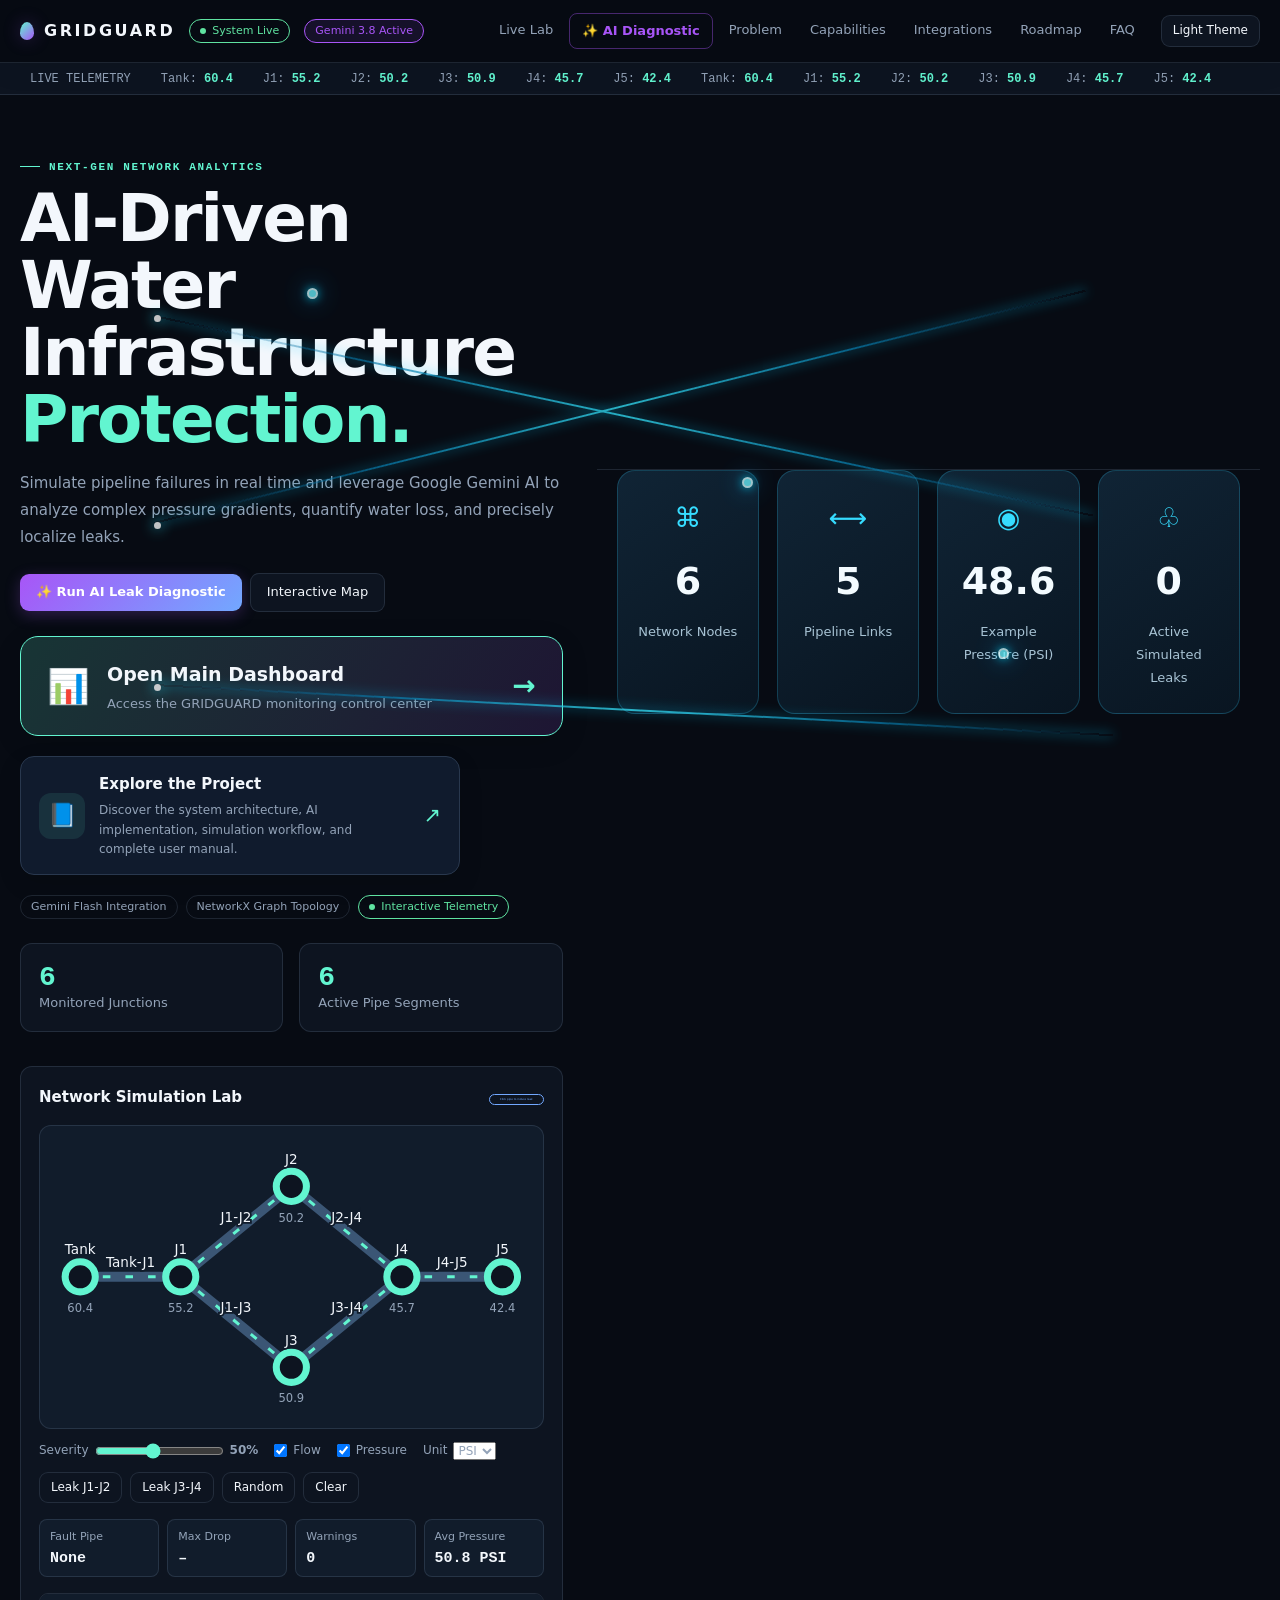
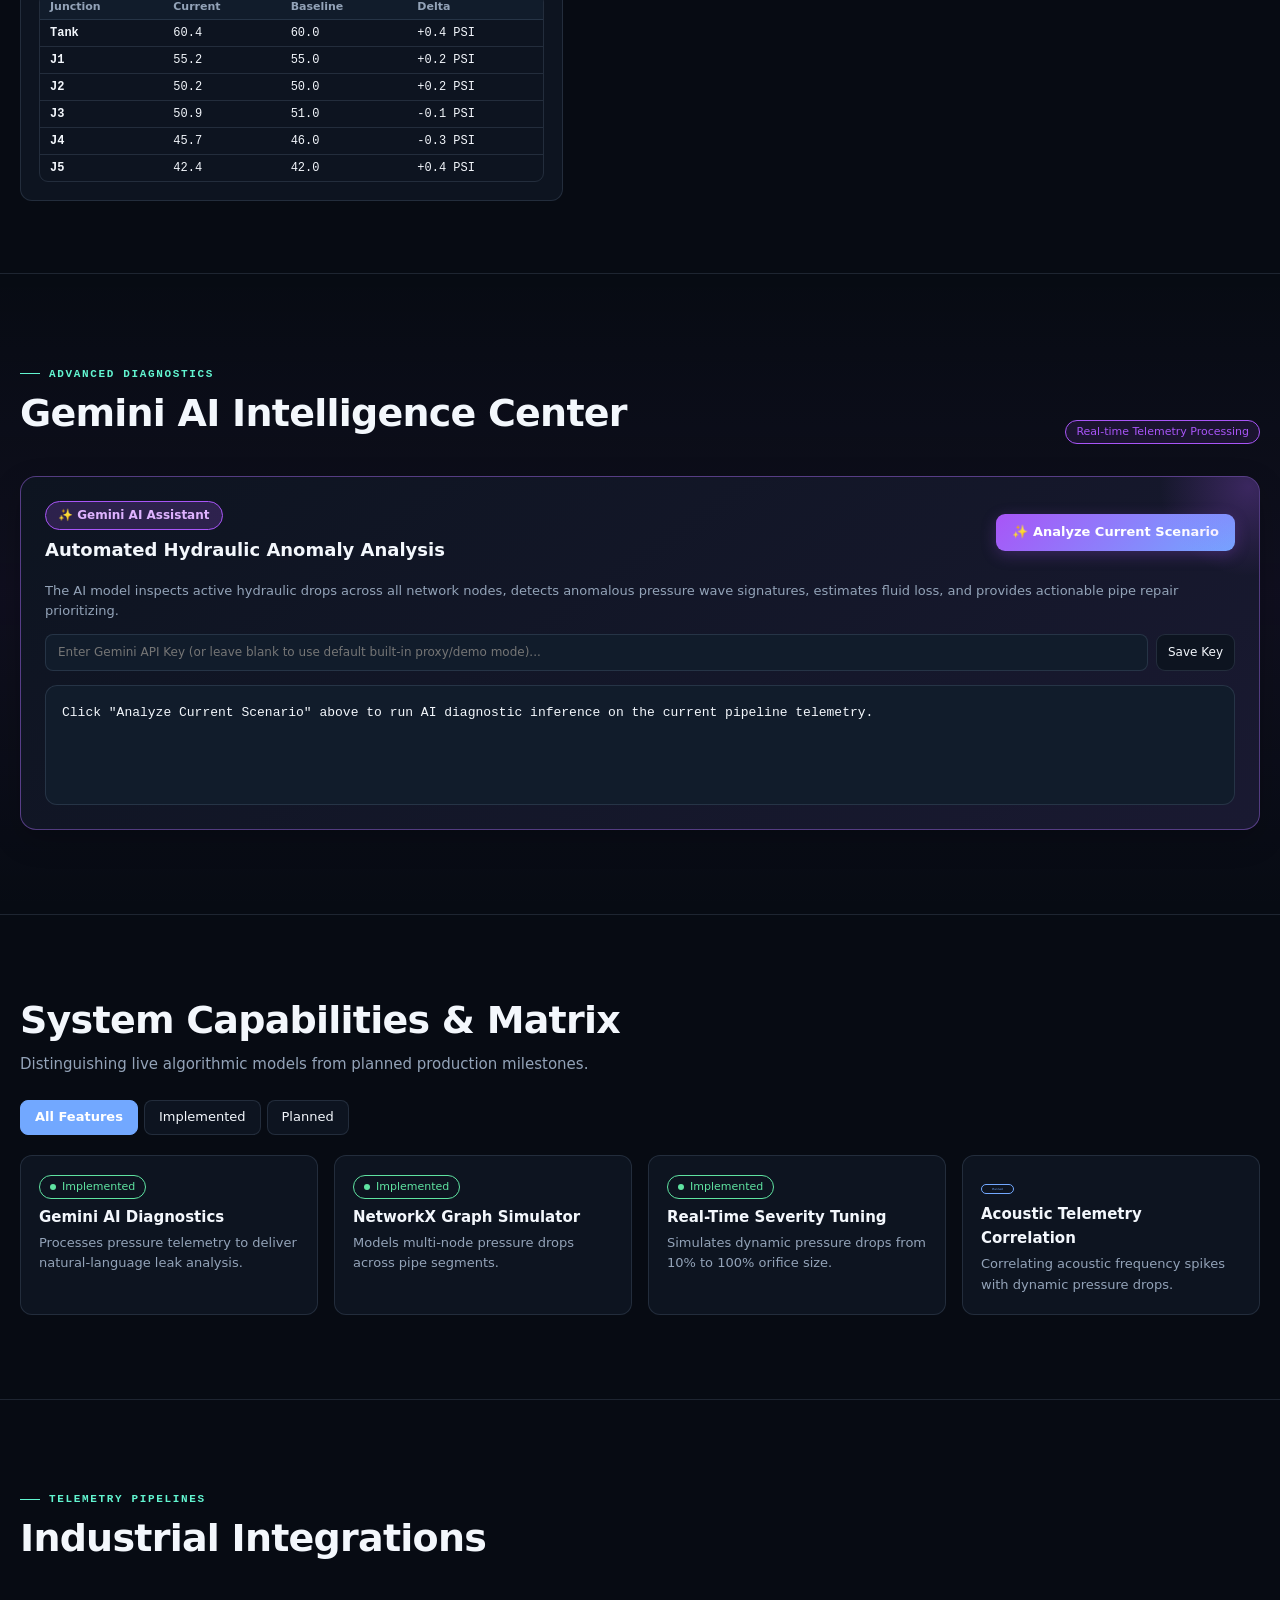
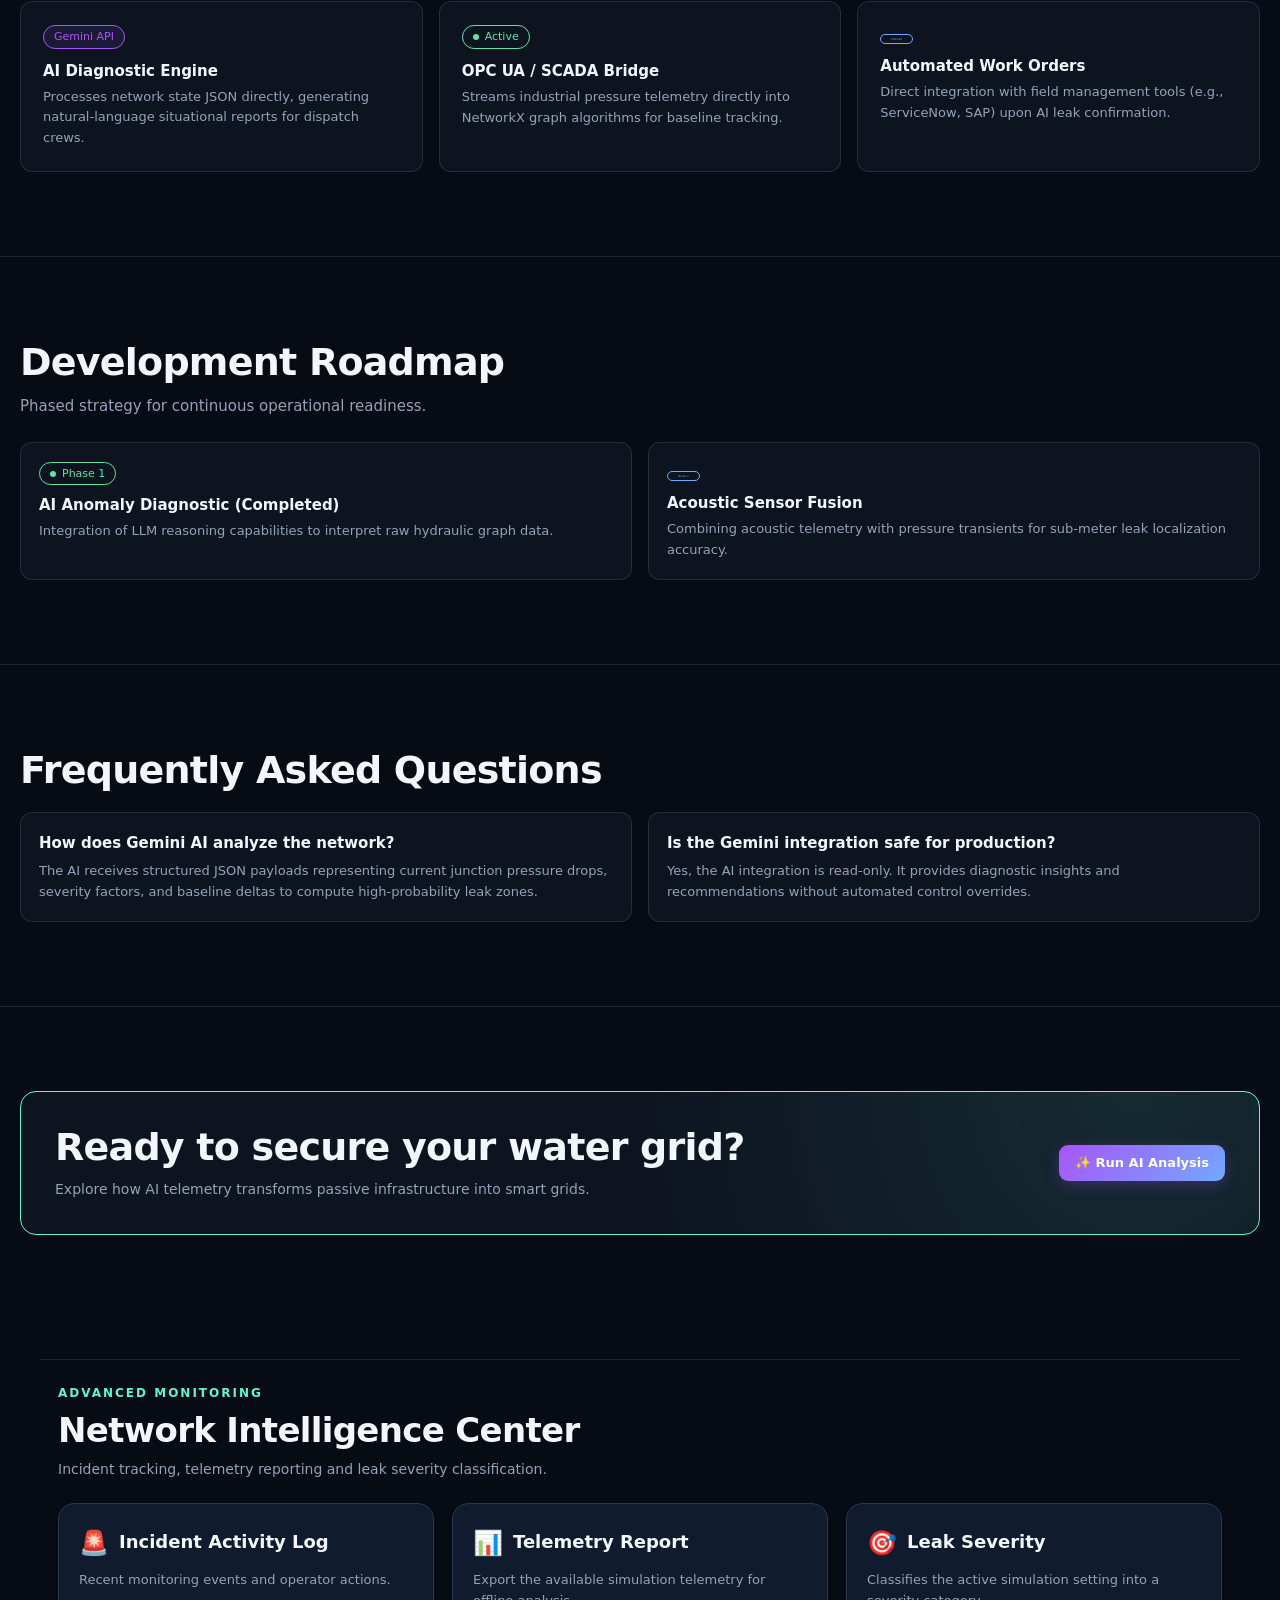
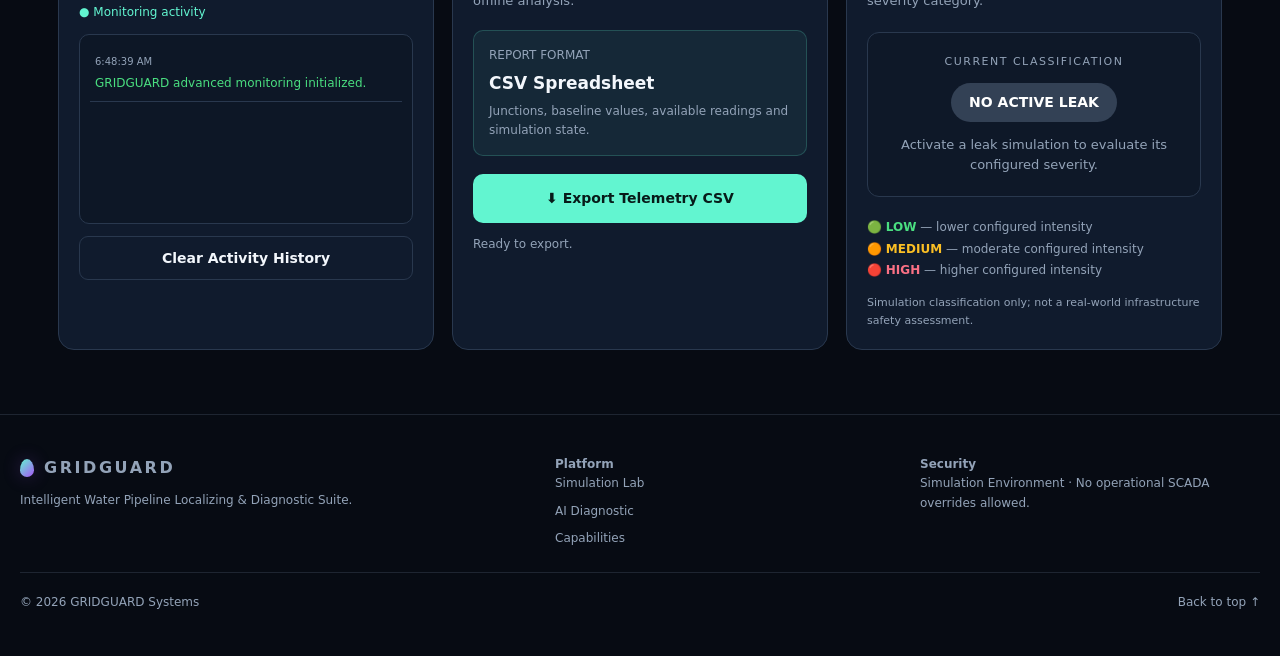
==== commit ae17ec25: "Update Gemini version from 2.5 to 3.8 in index.html" ====
--- a/GRIDGUARD/frontend/index.html
+++ b/GRIDGUARD/frontend/index.html
@@ -401,7 +401,7 @@
   <div class="wrap bar">
     <a class="logo" href="#top"><i></i>GRIDGUARD</a>
     <span class="badge ok">System Live</span>
-    <span class="badge ai">Gemini 2.5 Active</span>
+    <span class="badge ai">Gemini 3.8 Active</span>
     <nav id="nav">
       <a href="#lab">Live Lab</a>
       <a href="#ai-hub" class="ai-link">✨ AI Diagnostic</a>
@@ -975,7 +975,8 @@
 
   try {
     const key = userApiKey || "YOUR_GEMINI_API_KEY"; // Substitute key or rely on prompt input
-    const response = await fetch(`https://generativelanguage.googleapis.com/v1beta/models/gemini-2.5-flash:generateContent?key=${key}`, {
+    const response = await fetch(`https://generativelanguage.googleapis.com/v1beta/models/gemini-3.8-flash:generateContent?key=${key}`, {
+
       method: "POST",
       headers: { "Content-Type": "application/json" },
       body: JSON.stringify({
@@ -1370,4 +1371,4 @@
 
 </script>
 </body>
-</html>+</html>
